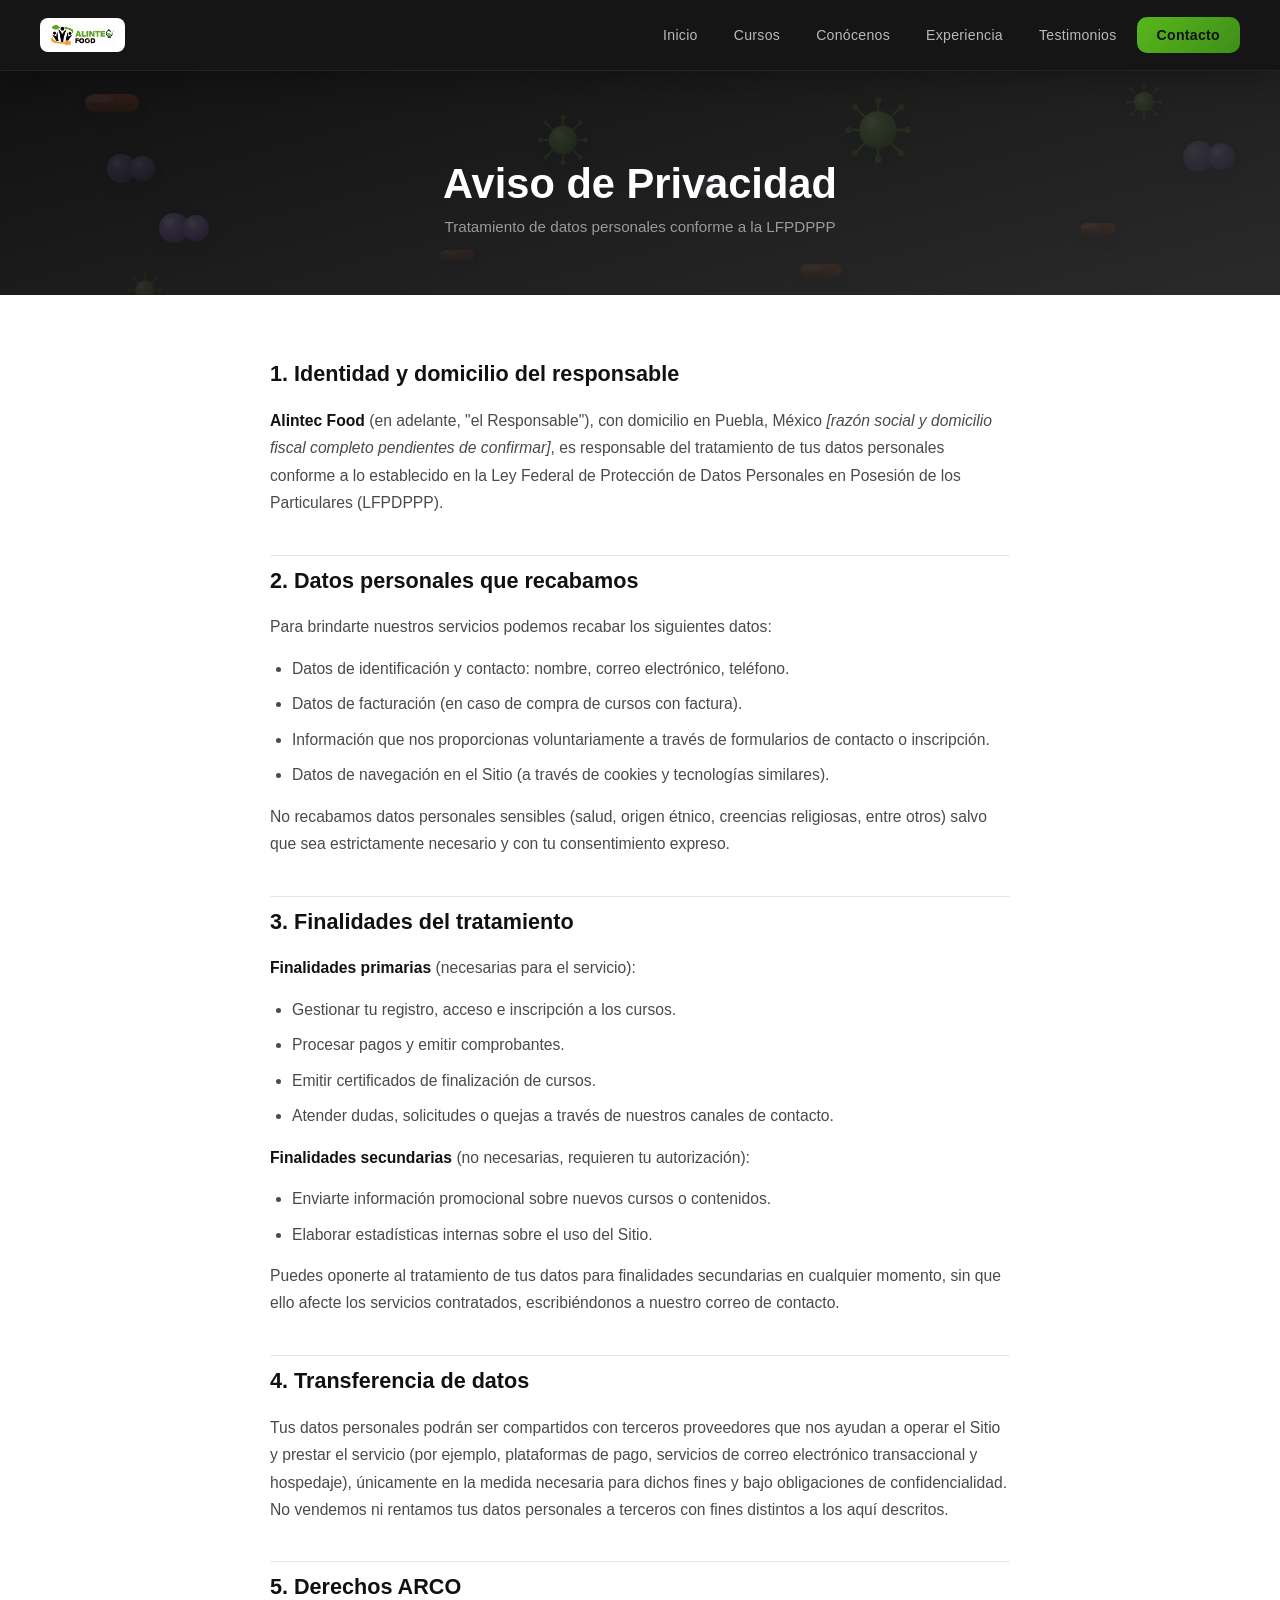
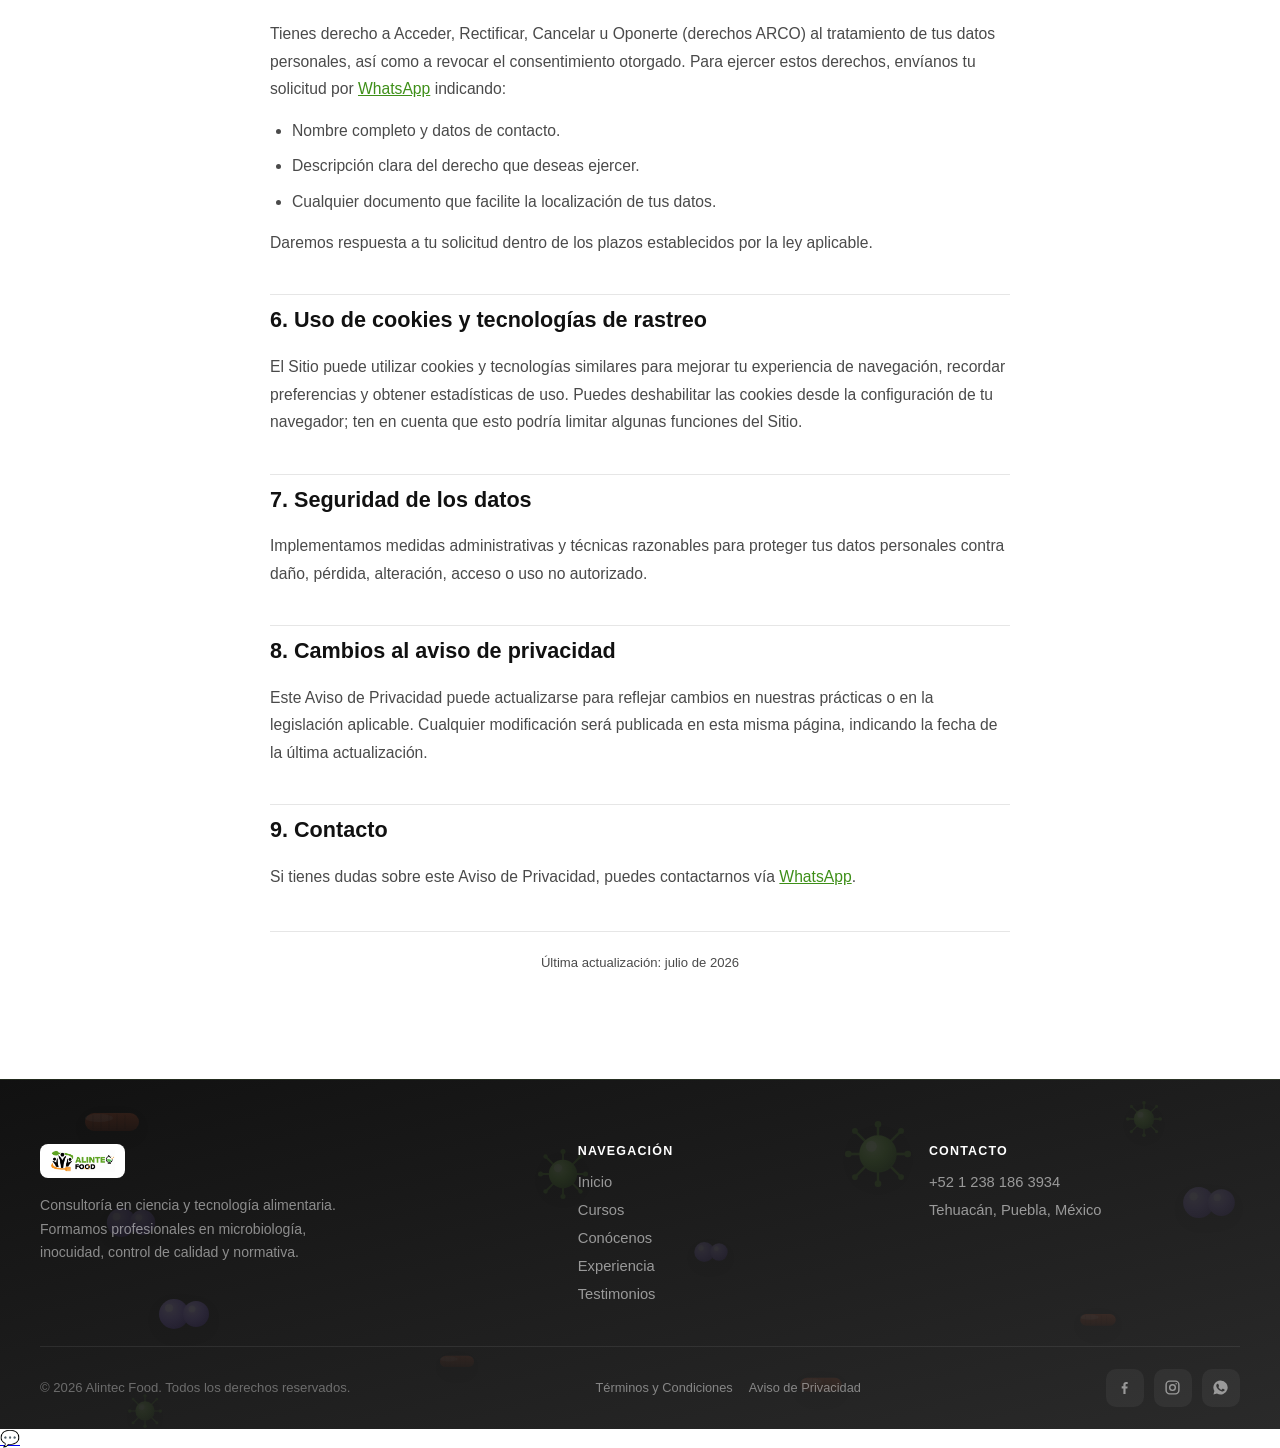
==== aviso-de-privacidad.html @ 23f54b8a "Fix footer legal, nav actualizada, quitar capsula hero, limpiar filtraciones" ====
<!DOCTYPE html>
<html lang="es">
<head>
  <meta charset="UTF-8">
  <meta name="viewport" content="width=device-width, initial-scale=1.0">
  <title>Aviso de Privacidad - Alintec Food</title>
  <meta name="description" content="Aviso de privacidad y tratamiento de datos personales de Alintec Food.">
  <link rel="icon" href="assets/img/favicon-alintec.png" type="image/png">
  <link rel="preconnect" href="https://fonts.googleapis.com">
  <link rel="preconnect" href="https://fonts.gstatic.com" crossorigin>
  <link href="https://fonts.googleapis.com/css2?family=Outfit:wght@300;400;500;600;700;800;900&family=Playfair+Display:ital,wght@0,500;0,700;1,500&display=swap" rel="stylesheet">
  <link rel="stylesheet" href="assets/css/styles.css">
</head>
<body>

  <!-- ══════════════════════════════════════════ -->
  <!-- NAVBAR                                    -->
  <!-- ══════════════════════════════════════════ -->
  <nav class="navbar scrolled" id="navbar">
    <div class="nav-inner">
      <a href="index.html" class="nav-logo">
        <img src="assets/img/logo-alintec-cropped.png" alt="Alintec Food">
      </a>
      <div class="nav-links" id="navLinks">
        <a href="index.html">Inicio</a>
        <a href="index.html#cursos">Cursos</a>
        <a href="index.html#conocenos">Conócenos</a>
        <a href="index.html#experiencia">Experiencia</a>
        <a href="index.html#testimonios">Testimonios</a>
        <a href="index.html#contacto" class="nav-cta">Contacto</a>
      </div>
      <button class="hamburger" aria-label="Menú">
        <span></span><span></span><span></span>
      </button>
    </div>
  </nav>

  <main class="legal-page">
    <div class="legal-hero">
      <div class="hero-microbes-bg" aria-hidden="true">
            <svg class="microbe mb-1" viewBox="0 0 70 30"><defs><linearGradient id="rodbg1" x1="0" y1="0" x2="0" y2="1"><stop offset="0%" stop-color="#C0522D"/><stop offset="55%" stop-color="#8B3A1E"/><stop offset="100%" stop-color="#5B2412"/></linearGradient></defs><rect x="8" y="6" width="54" height="18" rx="9" fill="url(#rodbg1)"/><ellipse cx="22" cy="11" rx="14" ry="4" fill="rgba(255,255,255,0.2)"/><g stroke="rgba(0,0,0,0.2)" stroke-width="1"><line x1="16" y1="8" x2="16" y2="22"/><line x1="24" y1="7" x2="24" y2="23"/><line x1="32" y1="7" x2="32" y2="23"/><line x1="40" y1="7" x2="40" y2="23"/><line x1="48" y1="8" x2="48" y2="22"/></g></svg>
            <svg class="microbe mb-2" viewBox="0 0 60 60"><defs><radialGradient id="virbg2" cx="35%" cy="30%" r="70%"><stop offset="0%" stop-color="#B6E88A"/><stop offset="55%" stop-color="#6FB83A"/><stop offset="100%" stop-color="#3E7A1D"/></radialGradient></defs><g stroke="#4F8C24" stroke-width="2.2" stroke-linecap="round"><line x1="30" y1="15" x2="30" y2="3"/><line x1="30" y1="45" x2="30" y2="57"/><line x1="15" y1="30" x2="3" y2="30"/><line x1="45" y1="30" x2="57" y2="30"/><line x1="19" y1="19" x2="9" y2="9"/><line x1="41" y1="19" x2="51" y2="9"/><line x1="19" y1="41" x2="9" y2="51"/><line x1="41" y1="41" x2="51" y2="51"/></g><g fill="#4F8C24"><circle cx="30" cy="3" r="3"/><circle cx="30" cy="57" r="3"/><circle cx="3" cy="30" r="3"/><circle cx="57" cy="30" r="3"/><circle cx="9" cy="9" r="2.6"/><circle cx="51" cy="9" r="2.6"/><circle cx="9" cy="51" r="2.6"/><circle cx="51" cy="51" r="2.6"/></g><circle cx="30" cy="30" r="17" fill="url(#virbg2)"/><circle cx="24" cy="23" r="5" fill="rgba(255,255,255,0.35)"/></svg>
            <svg class="microbe mb-3" viewBox="0 0 60 36"><defs><radialGradient id="dipbg3" cx="35%" cy="30%" r="75%"><stop offset="0%" stop-color="#C9B6F5"/><stop offset="55%" stop-color="#8B6FE0"/><stop offset="100%" stop-color="#5539A8"/></radialGradient></defs><circle cx="20" cy="18" r="15" fill="url(#dipbg3)"/><circle cx="42" cy="18" r="13" fill="url(#dipbg3)"/><circle cx="15" cy="12" r="4" fill="rgba(255,255,255,0.42)"/><circle cx="38" cy="13" r="3.5" fill="rgba(255,255,255,0.38)"/></svg>
            <svg class="microbe mb-4" viewBox="0 0 70 30"><defs><linearGradient id="rodbg4" x1="0" y1="0" x2="0" y2="1"><stop offset="0%" stop-color="#C0522D"/><stop offset="55%" stop-color="#8B3A1E"/><stop offset="100%" stop-color="#5B2412"/></linearGradient></defs><rect x="8" y="6" width="54" height="18" rx="9" fill="url(#rodbg4)"/><ellipse cx="22" cy="11" rx="14" ry="4" fill="rgba(255,255,255,0.2)"/><g stroke="rgba(0,0,0,0.2)" stroke-width="1"><line x1="16" y1="8" x2="16" y2="22"/><line x1="24" y1="7" x2="24" y2="23"/><line x1="32" y1="7" x2="32" y2="23"/><line x1="40" y1="7" x2="40" y2="23"/><line x1="48" y1="8" x2="48" y2="22"/></g></svg>
            <svg class="microbe mb-5" viewBox="0 0 60 60"><defs><radialGradient id="virbg5" cx="35%" cy="30%" r="70%"><stop offset="0%" stop-color="#B6E88A"/><stop offset="55%" stop-color="#6FB83A"/><stop offset="100%" stop-color="#3E7A1D"/></radialGradient></defs><g stroke="#4F8C24" stroke-width="2.2" stroke-linecap="round"><line x1="30" y1="15" x2="30" y2="3"/><line x1="30" y1="45" x2="30" y2="57"/><line x1="15" y1="30" x2="3" y2="30"/><line x1="45" y1="30" x2="57" y2="30"/><line x1="19" y1="19" x2="9" y2="9"/><line x1="41" y1="19" x2="51" y2="9"/><line x1="19" y1="41" x2="9" y2="51"/><line x1="41" y1="41" x2="51" y2="51"/></g><g fill="#4F8C24"><circle cx="30" cy="3" r="3"/><circle cx="30" cy="57" r="3"/><circle cx="3" cy="30" r="3"/><circle cx="57" cy="30" r="3"/><circle cx="9" cy="9" r="2.6"/><circle cx="51" cy="9" r="2.6"/><circle cx="9" cy="51" r="2.6"/><circle cx="51" cy="51" r="2.6"/></g><circle cx="30" cy="30" r="17" fill="url(#virbg5)"/><circle cx="24" cy="23" r="5" fill="rgba(255,255,255,0.35)"/></svg>
            <svg class="microbe mb-6" viewBox="0 0 60 36"><defs><radialGradient id="dipbg6" cx="35%" cy="30%" r="75%"><stop offset="0%" stop-color="#C9B6F5"/><stop offset="55%" stop-color="#8B6FE0"/><stop offset="100%" stop-color="#5539A8"/></radialGradient></defs><circle cx="20" cy="18" r="15" fill="url(#dipbg6)"/><circle cx="42" cy="18" r="13" fill="url(#dipbg6)"/><circle cx="15" cy="12" r="4" fill="rgba(255,255,255,0.42)"/><circle cx="38" cy="13" r="3.5" fill="rgba(255,255,255,0.38)"/></svg>
            <svg class="microbe mb-7" viewBox="0 0 70 30"><defs><linearGradient id="rodbg7" x1="0" y1="0" x2="0" y2="1"><stop offset="0%" stop-color="#C0522D"/><stop offset="55%" stop-color="#8B3A1E"/><stop offset="100%" stop-color="#5B2412"/></linearGradient></defs><rect x="8" y="6" width="54" height="18" rx="9" fill="url(#rodbg7)"/><ellipse cx="22" cy="11" rx="14" ry="4" fill="rgba(255,255,255,0.2)"/><g stroke="rgba(0,0,0,0.2)" stroke-width="1"><line x1="16" y1="8" x2="16" y2="22"/><line x1="24" y1="7" x2="24" y2="23"/><line x1="32" y1="7" x2="32" y2="23"/><line x1="40" y1="7" x2="40" y2="23"/><line x1="48" y1="8" x2="48" y2="22"/></g></svg>
            <svg class="microbe mb-8" viewBox="0 0 60 60"><defs><radialGradient id="virbg8" cx="35%" cy="30%" r="70%"><stop offset="0%" stop-color="#B6E88A"/><stop offset="55%" stop-color="#6FB83A"/><stop offset="100%" stop-color="#3E7A1D"/></radialGradient></defs><g stroke="#4F8C24" stroke-width="2.2" stroke-linecap="round"><line x1="30" y1="15" x2="30" y2="3"/><line x1="30" y1="45" x2="30" y2="57"/><line x1="15" y1="30" x2="3" y2="30"/><line x1="45" y1="30" x2="57" y2="30"/><line x1="19" y1="19" x2="9" y2="9"/><line x1="41" y1="19" x2="51" y2="9"/><line x1="19" y1="41" x2="9" y2="51"/><line x1="41" y1="41" x2="51" y2="51"/></g><g fill="#4F8C24"><circle cx="30" cy="3" r="3"/><circle cx="30" cy="57" r="3"/><circle cx="3" cy="30" r="3"/><circle cx="57" cy="30" r="3"/><circle cx="9" cy="9" r="2.6"/><circle cx="51" cy="9" r="2.6"/><circle cx="9" cy="51" r="2.6"/><circle cx="51" cy="51" r="2.6"/></g><circle cx="30" cy="30" r="17" fill="url(#virbg8)"/><circle cx="24" cy="23" r="5" fill="rgba(255,255,255,0.35)"/></svg>
            <svg class="microbe mb-9" viewBox="0 0 60 36"><defs><radialGradient id="dipbg9" cx="35%" cy="30%" r="75%"><stop offset="0%" stop-color="#C9B6F5"/><stop offset="55%" stop-color="#8B6FE0"/><stop offset="100%" stop-color="#5539A8"/></radialGradient></defs><circle cx="20" cy="18" r="15" fill="url(#dipbg9)"/><circle cx="42" cy="18" r="13" fill="url(#dipbg9)"/><circle cx="15" cy="12" r="4" fill="rgba(255,255,255,0.42)"/><circle cx="38" cy="13" r="3.5" fill="rgba(255,255,255,0.38)"/></svg>
            <svg class="microbe mb-10" viewBox="0 0 70 30"><defs><linearGradient id="rodbg10" x1="0" y1="0" x2="0" y2="1"><stop offset="0%" stop-color="#C0522D"/><stop offset="55%" stop-color="#8B3A1E"/><stop offset="100%" stop-color="#5B2412"/></linearGradient></defs><rect x="8" y="6" width="54" height="18" rx="9" fill="url(#rodbg10)"/><ellipse cx="22" cy="11" rx="14" ry="4" fill="rgba(255,255,255,0.2)"/><g stroke="rgba(0,0,0,0.2)" stroke-width="1"><line x1="16" y1="8" x2="16" y2="22"/><line x1="24" y1="7" x2="24" y2="23"/><line x1="32" y1="7" x2="32" y2="23"/><line x1="40" y1="7" x2="40" y2="23"/><line x1="48" y1="8" x2="48" y2="22"/></g></svg>
            <svg class="microbe mb-11" viewBox="0 0 60 60"><defs><radialGradient id="virbg11" cx="35%" cy="30%" r="70%"><stop offset="0%" stop-color="#B6E88A"/><stop offset="55%" stop-color="#6FB83A"/><stop offset="100%" stop-color="#3E7A1D"/></radialGradient></defs><g stroke="#4F8C24" stroke-width="2.2" stroke-linecap="round"><line x1="30" y1="15" x2="30" y2="3"/><line x1="30" y1="45" x2="30" y2="57"/><line x1="15" y1="30" x2="3" y2="30"/><line x1="45" y1="30" x2="57" y2="30"/><line x1="19" y1="19" x2="9" y2="9"/><line x1="41" y1="19" x2="51" y2="9"/><line x1="19" y1="41" x2="9" y2="51"/><line x1="41" y1="41" x2="51" y2="51"/></g><g fill="#4F8C24"><circle cx="30" cy="3" r="3"/><circle cx="30" cy="57" r="3"/><circle cx="3" cy="30" r="3"/><circle cx="57" cy="30" r="3"/><circle cx="9" cy="9" r="2.6"/><circle cx="51" cy="9" r="2.6"/><circle cx="9" cy="51" r="2.6"/><circle cx="51" cy="51" r="2.6"/></g><circle cx="30" cy="30" r="17" fill="url(#virbg11)"/><circle cx="24" cy="23" r="5" fill="rgba(255,255,255,0.35)"/></svg>
            <svg class="microbe mb-12" viewBox="0 0 60 36"><defs><radialGradient id="dipbg12" cx="35%" cy="30%" r="75%"><stop offset="0%" stop-color="#C9B6F5"/><stop offset="55%" stop-color="#8B6FE0"/><stop offset="100%" stop-color="#5539A8"/></radialGradient></defs><circle cx="20" cy="18" r="15" fill="url(#dipbg12)"/><circle cx="42" cy="18" r="13" fill="url(#dipbg12)"/><circle cx="15" cy="12" r="4" fill="rgba(255,255,255,0.42)"/><circle cx="38" cy="13" r="3.5" fill="rgba(255,255,255,0.38)"/></svg>
          </div>
      <h1>Aviso de Privacidad</h1>
      <p>Tratamiento de datos personales conforme a la LFPDPPP</p>
    </div>

    <div class="legal-content">

      <h2>1. Identidad y domicilio del responsable</h2>
      <p><strong>Alintec Food</strong> (en adelante, "el Responsable"), con domicilio en Puebla, México <em>[razón social y domicilio fiscal completo pendientes de confirmar]</em>, es responsable del tratamiento de tus datos personales conforme a lo establecido en la Ley Federal de Protección de Datos Personales en Posesión de los Particulares (LFPDPPP).</p>

      <h2>2. Datos personales que recabamos</h2>
      <p>Para brindarte nuestros servicios podemos recabar los siguientes datos:</p>
      <ul>
        <li>Datos de identificación y contacto: nombre, correo electrónico, teléfono.</li>
        <li>Datos de facturación (en caso de compra de cursos con factura).</li>
        <li>Información que nos proporcionas voluntariamente a través de formularios de contacto o inscripción.</li>
        <li>Datos de navegación en el Sitio (a través de cookies y tecnologías similares).</li>
      </ul>
      <p>No recabamos datos personales sensibles (salud, origen étnico, creencias religiosas, entre otros) salvo que sea estrictamente necesario y con tu consentimiento expreso.</p>

      <h2>3. Finalidades del tratamiento</h2>
      <p><strong>Finalidades primarias</strong> (necesarias para el servicio):</p>
      <ul>
        <li>Gestionar tu registro, acceso e inscripción a los cursos.</li>
        <li>Procesar pagos y emitir comprobantes.</li>
        <li>Emitir certificados de finalización de cursos.</li>
        <li>Atender dudas, solicitudes o quejas a través de nuestros canales de contacto.</li>
      </ul>
      <p><strong>Finalidades secundarias</strong> (no necesarias, requieren tu autorización):</p>
      <ul>
        <li>Enviarte información promocional sobre nuevos cursos o contenidos.</li>
        <li>Elaborar estadísticas internas sobre el uso del Sitio.</li>
      </ul>
      <p>Puedes oponerte al tratamiento de tus datos para finalidades secundarias en cualquier momento, sin que ello afecte los servicios contratados, escribiéndonos a nuestro correo de contacto.</p>

      <h2>4. Transferencia de datos</h2>
      <p>Tus datos personales podrán ser compartidos con terceros proveedores que nos ayudan a operar el Sitio y prestar el servicio (por ejemplo, plataformas de pago, servicios de correo electrónico transaccional y hospedaje), únicamente en la medida necesaria para dichos fines y bajo obligaciones de confidencialidad. No vendemos ni rentamos tus datos personales a terceros con fines distintos a los aquí descritos.</p>

      <h2>5. Derechos ARCO</h2>
      <p>Tienes derecho a Acceder, Rectificar, Cancelar u Oponerte (derechos ARCO) al tratamiento de tus datos personales, así como a revocar el consentimiento otorgado. Para ejercer estos derechos, envíanos tu solicitud por <a href="https://wa.me/5212381863934" target="_blank">WhatsApp</a> indicando:</p>
      <ul>
        <li>Nombre completo y datos de contacto.</li>
        <li>Descripción clara del derecho que deseas ejercer.</li>
        <li>Cualquier documento que facilite la localización de tus datos.</li>
      </ul>
      <p>Daremos respuesta a tu solicitud dentro de los plazos establecidos por la ley aplicable.</p>

      <h2>6. Uso de cookies y tecnologías de rastreo</h2>
      <p>El Sitio puede utilizar cookies y tecnologías similares para mejorar tu experiencia de navegación, recordar preferencias y obtener estadísticas de uso. Puedes deshabilitar las cookies desde la configuración de tu navegador; ten en cuenta que esto podría limitar algunas funciones del Sitio.</p>

      <h2>7. Seguridad de los datos</h2>
      <p>Implementamos medidas administrativas y técnicas razonables para proteger tus datos personales contra daño, pérdida, alteración, acceso o uso no autorizado.</p>

      <h2>8. Cambios al aviso de privacidad</h2>
      <p>Este Aviso de Privacidad puede actualizarse para reflejar cambios en nuestras prácticas o en la legislación aplicable. Cualquier modificación será publicada en esta misma página, indicando la fecha de la última actualización.</p>

      <h2>9. Contacto</h2>
      <p>Si tienes dudas sobre este Aviso de Privacidad, puedes contactarnos vía <a href="https://wa.me/5212381863934" target="_blank">WhatsApp</a>.</p>

      <p class="legal-updated">Última actualización: julio de 2026</p>
    </div>
  </main>

  <!-- ══════════════════════════════════════════ -->
  <!-- FOOTER                                    -->
  <!-- ══════════════════════════════════════════ -->
  <footer class="site-footer">
    <div class="hero-microbes-bg" aria-hidden="true">
          <svg class="microbe mb-1" viewBox="0 0 70 30"><defs><linearGradient id="rodbg1" x1="0" y1="0" x2="0" y2="1"><stop offset="0%" stop-color="#C0522D"/><stop offset="55%" stop-color="#8B3A1E"/><stop offset="100%" stop-color="#5B2412"/></linearGradient></defs><rect x="8" y="6" width="54" height="18" rx="9" fill="url(#rodbg1)"/><ellipse cx="22" cy="11" rx="14" ry="4" fill="rgba(255,255,255,0.2)"/><g stroke="rgba(0,0,0,0.2)" stroke-width="1"><line x1="16" y1="8" x2="16" y2="22"/><line x1="24" y1="7" x2="24" y2="23"/><line x1="32" y1="7" x2="32" y2="23"/><line x1="40" y1="7" x2="40" y2="23"/><line x1="48" y1="8" x2="48" y2="22"/></g></svg>
          <svg class="microbe mb-2" viewBox="0 0 60 60"><defs><radialGradient id="virbg2" cx="35%" cy="30%" r="70%"><stop offset="0%" stop-color="#B6E88A"/><stop offset="55%" stop-color="#6FB83A"/><stop offset="100%" stop-color="#3E7A1D"/></radialGradient></defs><g stroke="#4F8C24" stroke-width="2.2" stroke-linecap="round"><line x1="30" y1="15" x2="30" y2="3"/><line x1="30" y1="45" x2="30" y2="57"/><line x1="15" y1="30" x2="3" y2="30"/><line x1="45" y1="30" x2="57" y2="30"/><line x1="19" y1="19" x2="9" y2="9"/><line x1="41" y1="19" x2="51" y2="9"/><line x1="19" y1="41" x2="9" y2="51"/><line x1="41" y1="41" x2="51" y2="51"/></g><g fill="#4F8C24"><circle cx="30" cy="3" r="3"/><circle cx="30" cy="57" r="3"/><circle cx="3" cy="30" r="3"/><circle cx="57" cy="30" r="3"/><circle cx="9" cy="9" r="2.6"/><circle cx="51" cy="9" r="2.6"/><circle cx="9" cy="51" r="2.6"/><circle cx="51" cy="51" r="2.6"/></g><circle cx="30" cy="30" r="17" fill="url(#virbg2)"/><circle cx="24" cy="23" r="5" fill="rgba(255,255,255,0.35)"/></svg>
          <svg class="microbe mb-3" viewBox="0 0 60 36"><defs><radialGradient id="dipbg3" cx="35%" cy="30%" r="75%"><stop offset="0%" stop-color="#C9B6F5"/><stop offset="55%" stop-color="#8B6FE0"/><stop offset="100%" stop-color="#5539A8"/></radialGradient></defs><circle cx="20" cy="18" r="15" fill="url(#dipbg3)"/><circle cx="42" cy="18" r="13" fill="url(#dipbg3)"/><circle cx="15" cy="12" r="4" fill="rgba(255,255,255,0.42)"/><circle cx="38" cy="13" r="3.5" fill="rgba(255,255,255,0.38)"/></svg>
          <svg class="microbe mb-4" viewBox="0 0 70 30"><defs><linearGradient id="rodbg4" x1="0" y1="0" x2="0" y2="1"><stop offset="0%" stop-color="#C0522D"/><stop offset="55%" stop-color="#8B3A1E"/><stop offset="100%" stop-color="#5B2412"/></linearGradient></defs><rect x="8" y="6" width="54" height="18" rx="9" fill="url(#rodbg4)"/><ellipse cx="22" cy="11" rx="14" ry="4" fill="rgba(255,255,255,0.2)"/><g stroke="rgba(0,0,0,0.2)" stroke-width="1"><line x1="16" y1="8" x2="16" y2="22"/><line x1="24" y1="7" x2="24" y2="23"/><line x1="32" y1="7" x2="32" y2="23"/><line x1="40" y1="7" x2="40" y2="23"/><line x1="48" y1="8" x2="48" y2="22"/></g></svg>
          <svg class="microbe mb-5" viewBox="0 0 60 60"><defs><radialGradient id="virbg5" cx="35%" cy="30%" r="70%"><stop offset="0%" stop-color="#B6E88A"/><stop offset="55%" stop-color="#6FB83A"/><stop offset="100%" stop-color="#3E7A1D"/></radialGradient></defs><g stroke="#4F8C24" stroke-width="2.2" stroke-linecap="round"><line x1="30" y1="15" x2="30" y2="3"/><line x1="30" y1="45" x2="30" y2="57"/><line x1="15" y1="30" x2="3" y2="30"/><line x1="45" y1="30" x2="57" y2="30"/><line x1="19" y1="19" x2="9" y2="9"/><line x1="41" y1="19" x2="51" y2="9"/><line x1="19" y1="41" x2="9" y2="51"/><line x1="41" y1="41" x2="51" y2="51"/></g><g fill="#4F8C24"><circle cx="30" cy="3" r="3"/><circle cx="30" cy="57" r="3"/><circle cx="3" cy="30" r="3"/><circle cx="57" cy="30" r="3"/><circle cx="9" cy="9" r="2.6"/><circle cx="51" cy="9" r="2.6"/><circle cx="9" cy="51" r="2.6"/><circle cx="51" cy="51" r="2.6"/></g><circle cx="30" cy="30" r="17" fill="url(#virbg5)"/><circle cx="24" cy="23" r="5" fill="rgba(255,255,255,0.35)"/></svg>
          <svg class="microbe mb-6" viewBox="0 0 60 36"><defs><radialGradient id="dipbg6" cx="35%" cy="30%" r="75%"><stop offset="0%" stop-color="#C9B6F5"/><stop offset="55%" stop-color="#8B6FE0"/><stop offset="100%" stop-color="#5539A8"/></radialGradient></defs><circle cx="20" cy="18" r="15" fill="url(#dipbg6)"/><circle cx="42" cy="18" r="13" fill="url(#dipbg6)"/><circle cx="15" cy="12" r="4" fill="rgba(255,255,255,0.42)"/><circle cx="38" cy="13" r="3.5" fill="rgba(255,255,255,0.38)"/></svg>
          <svg class="microbe mb-7" viewBox="0 0 70 30"><defs><linearGradient id="rodbg7" x1="0" y1="0" x2="0" y2="1"><stop offset="0%" stop-color="#C0522D"/><stop offset="55%" stop-color="#8B3A1E"/><stop offset="100%" stop-color="#5B2412"/></linearGradient></defs><rect x="8" y="6" width="54" height="18" rx="9" fill="url(#rodbg7)"/><ellipse cx="22" cy="11" rx="14" ry="4" fill="rgba(255,255,255,0.2)"/><g stroke="rgba(0,0,0,0.2)" stroke-width="1"><line x1="16" y1="8" x2="16" y2="22"/><line x1="24" y1="7" x2="24" y2="23"/><line x1="32" y1="7" x2="32" y2="23"/><line x1="40" y1="7" x2="40" y2="23"/><line x1="48" y1="8" x2="48" y2="22"/></g></svg>
          <svg class="microbe mb-8" viewBox="0 0 60 60"><defs><radialGradient id="virbg8" cx="35%" cy="30%" r="70%"><stop offset="0%" stop-color="#B6E88A"/><stop offset="55%" stop-color="#6FB83A"/><stop offset="100%" stop-color="#3E7A1D"/></radialGradient></defs><g stroke="#4F8C24" stroke-width="2.2" stroke-linecap="round"><line x1="30" y1="15" x2="30" y2="3"/><line x1="30" y1="45" x2="30" y2="57"/><line x1="15" y1="30" x2="3" y2="30"/><line x1="45" y1="30" x2="57" y2="30"/><line x1="19" y1="19" x2="9" y2="9"/><line x1="41" y1="19" x2="51" y2="9"/><line x1="19" y1="41" x2="9" y2="51"/><line x1="41" y1="41" x2="51" y2="51"/></g><g fill="#4F8C24"><circle cx="30" cy="3" r="3"/><circle cx="30" cy="57" r="3"/><circle cx="3" cy="30" r="3"/><circle cx="57" cy="30" r="3"/><circle cx="9" cy="9" r="2.6"/><circle cx="51" cy="9" r="2.6"/><circle cx="9" cy="51" r="2.6"/><circle cx="51" cy="51" r="2.6"/></g><circle cx="30" cy="30" r="17" fill="url(#virbg8)"/><circle cx="24" cy="23" r="5" fill="rgba(255,255,255,0.35)"/></svg>
          <svg class="microbe mb-9" viewBox="0 0 60 36"><defs><radialGradient id="dipbg9" cx="35%" cy="30%" r="75%"><stop offset="0%" stop-color="#C9B6F5"/><stop offset="55%" stop-color="#8B6FE0"/><stop offset="100%" stop-color="#5539A8"/></radialGradient></defs><circle cx="20" cy="18" r="15" fill="url(#dipbg9)"/><circle cx="42" cy="18" r="13" fill="url(#dipbg9)"/><circle cx="15" cy="12" r="4" fill="rgba(255,255,255,0.42)"/><circle cx="38" cy="13" r="3.5" fill="rgba(255,255,255,0.38)"/></svg>
          <svg class="microbe mb-10" viewBox="0 0 70 30"><defs><linearGradient id="rodbg10" x1="0" y1="0" x2="0" y2="1"><stop offset="0%" stop-color="#C0522D"/><stop offset="55%" stop-color="#8B3A1E"/><stop offset="100%" stop-color="#5B2412"/></linearGradient></defs><rect x="8" y="6" width="54" height="18" rx="9" fill="url(#rodbg10)"/><ellipse cx="22" cy="11" rx="14" ry="4" fill="rgba(255,255,255,0.2)"/><g stroke="rgba(0,0,0,0.2)" stroke-width="1"><line x1="16" y1="8" x2="16" y2="22"/><line x1="24" y1="7" x2="24" y2="23"/><line x1="32" y1="7" x2="32" y2="23"/><line x1="40" y1="7" x2="40" y2="23"/><line x1="48" y1="8" x2="48" y2="22"/></g></svg>
          <svg class="microbe mb-11" viewBox="0 0 60 60"><defs><radialGradient id="virbg11" cx="35%" cy="30%" r="70%"><stop offset="0%" stop-color="#B6E88A"/><stop offset="55%" stop-color="#6FB83A"/><stop offset="100%" stop-color="#3E7A1D"/></radialGradient></defs><g stroke="#4F8C24" stroke-width="2.2" stroke-linecap="round"><line x1="30" y1="15" x2="30" y2="3"/><line x1="30" y1="45" x2="30" y2="57"/><line x1="15" y1="30" x2="3" y2="30"/><line x1="45" y1="30" x2="57" y2="30"/><line x1="19" y1="19" x2="9" y2="9"/><line x1="41" y1="19" x2="51" y2="9"/><line x1="19" y1="41" x2="9" y2="51"/><line x1="41" y1="41" x2="51" y2="51"/></g><g fill="#4F8C24"><circle cx="30" cy="3" r="3"/><circle cx="30" cy="57" r="3"/><circle cx="3" cy="30" r="3"/><circle cx="57" cy="30" r="3"/><circle cx="9" cy="9" r="2.6"/><circle cx="51" cy="9" r="2.6"/><circle cx="9" cy="51" r="2.6"/><circle cx="51" cy="51" r="2.6"/></g><circle cx="30" cy="30" r="17" fill="url(#virbg11)"/><circle cx="24" cy="23" r="5" fill="rgba(255,255,255,0.35)"/></svg>
          <svg class="microbe mb-12" viewBox="0 0 60 36"><defs><radialGradient id="dipbg12" cx="35%" cy="30%" r="75%"><stop offset="0%" stop-color="#C9B6F5"/><stop offset="55%" stop-color="#8B6FE0"/><stop offset="100%" stop-color="#5539A8"/></radialGradient></defs><circle cx="20" cy="18" r="15" fill="url(#dipbg12)"/><circle cx="42" cy="18" r="13" fill="url(#dipbg12)"/><circle cx="15" cy="12" r="4" fill="rgba(255,255,255,0.42)"/><circle cx="38" cy="13" r="3.5" fill="rgba(255,255,255,0.38)"/></svg>
        </div>
    <div class="footer-top">
      <div class="footer-col footer-col--brand">
        <img class="footer-logo" src="assets/img/logo-alintec-cropped.png" alt="Alintec Food">
        <p class="footer-desc">Consultoría en ciencia y tecnología alimentaria. Formamos profesionales en microbiología, inocuidad, control de calidad y normativa.</p>
      </div>
      <div class="footer-col">
        <h4 class="footer-col__title">Navegación</h4>
        <a href="index.html#inicio">Inicio</a>
        <a href="index.html#cursos">Cursos</a>
        <a href="index.html#conocenos">Conócenos</a>
        <a href="index.html#experiencia">Experiencia</a>
        <a href="index.html#testimonios">Testimonios</a>
      </div>
      <div class="footer-col">
        <h4 class="footer-col__title">Contacto</h4>
        <a href="https://wa.me/5212381863934" target="_blank">+52 1 238 186 3934</a>
        <span class="footer-plain">Tehuacán, Puebla, México</span>
      </div>
    </div>
    <div class="footer-bottom">
      <p class="footer-copy">&copy; 2026 Alintec Food. Todos los derechos reservados.</p>
      <div class="footer-legal-links">
        <a href="terminos-y-condiciones.html">Términos y Condiciones</a>
        <a href="aviso-de-privacidad.html">Aviso de Privacidad</a>
      </div>
      <div class="footer-socials">
        <a href="https://www.facebook.com/share/1DUQwGDbaW/" target="_blank" title="Facebook">
          <svg viewBox="0 0 24 24" fill="currentColor"><path d="M13.5 21v-7.5h2.5l.4-3h-2.9V8.4c0-.87.24-1.46 1.5-1.46H16.5V4.3c-.27-.04-1.2-.11-2.28-.11-2.25 0-3.79 1.37-3.79 3.89v2.32H8v3h2.43V21h3.07Z"/></svg>
        </a>
        <a href="https://www.instagram.com/alintecfood?stkn=OHhlc25iazN4c3N2" target="_blank" title="Instagram">
          <svg viewBox="0 0 24 24" fill="none" stroke="currentColor" stroke-width="2" stroke-linecap="round" stroke-linejoin="round"><rect x="3" y="3" width="18" height="18" rx="5"/><circle cx="12" cy="12" r="4"/><circle cx="17.2" cy="6.8" r="1.1" fill="currentColor" stroke="none"/></svg>
        </a>
        <a href="https://wa.me/5212381863934" target="_blank" title="WhatsApp">
          <svg viewBox="0 0 24 24" fill="currentColor"><path d="M12 2a10 10 0 0 0-8.6 15.1L2 22l5-1.4A10 10 0 1 0 12 2Zm5.6 14.3c-.24.67-1.4 1.28-1.94 1.33-.5.05-1.13.07-1.82-.12-.42-.12-.96-.3-1.65-.6-2.9-1.25-4.8-4.16-4.94-4.36-.14-.2-1.18-1.57-1.18-3 0-1.42.75-2.12 1.01-2.41.27-.29.58-.36.78-.36l.55.01c.18.01.42-.07.65.5.24.58.81 2 .88 2.15.07.14.12.31.02.5-.1.2-.15.31-.3.48-.15.17-.31.38-.44.51-.15.15-.3.31-.13.6.17.29.77 1.27 1.65 2.06 1.14 1.02 2.1 1.33 2.39 1.48.29.15.46.13.63-.05.17-.19.72-.84.92-1.13.19-.29.39-.24.65-.14.27.1 1.71.81 2 .96.29.14.48.21.55.33.07.12.07.68-.17 1.35Z"/></svg>
        </a>
      </div>
    </div>
  </footer>

  <!-- WHATSAPP FLOAT BUTTON -->
  <a class="whatsapp-float" href="https://wa.me/5212381863934" target="_blank" title="Chatea con nosotros">💬</a>

  <!-- SCRIPTS -->
  <script>
    document.querySelector('.hamburger').addEventListener('click', function () {
      document.getElementById('navLinks').classList.toggle('open');
    });
  </script>
</body>
</html>
---- assets/css/styles.css ----
/* ═══════════════════════════════════════════
   Alintec Food - Styles
   Paleta: #58B71B · #3E8F18 · #F2FAEC · #F7941D · #E67E00
   ═══════════════════════════════════════════ */

:root {
  --primary: #58B71B;
  --primary-dark: #3E8F18;
  --primary-light: #7FCB4A;
  --primary-pale: #C9EAA9;
  --primary-ghost: #F2FAEC;
  --accent: #F7941D;
  --accent-dark: #E67E00;
  --dark: #111111;
  --dark-mid: #2A2A2A;
  --text: #111111;
  --text-light: #4A4A4A;
  --white: #ffffff;
  --bg-secondary: #F7F9F8;
  --border: #E6E6E6;
}

* { margin: 0; padding: 0; box-sizing: border-box; }
html { scroll-behavior: smooth; }
body {
  font-family: 'Montserrat', sans-serif;
  background: var(--white);
  color: var(--text);
  overflow-x: hidden;
}

/* ══════ NAVBAR ══════ */
.navbar {
  position: fixed; top: 0; left: 0; right: 0; z-index: 1000;
  background: rgba(17,17,17, 0.92);
  backdrop-filter: blur(20px);
  -webkit-backdrop-filter: blur(20px);
  border-bottom: 1px solid rgba(88,183,27, 0.15);
  transition: all 0.4s ease;
}
.navbar.scrolled {
  background: rgba(17,17,17, 0.98);
  box-shadow: 0 4px 30px rgba(0,0,0,0.3);
}
.nav-inner {
  max-width: 1300px; margin: 0 auto;
  display: flex; align-items: center; justify-content: space-between;
  padding: 0 40px; height: 70px;
}
.nav-logo {
  display: flex; align-items: center; gap: 12px; text-decoration: none;
}
.nav-logo img {
  height: 34px; width: auto; border-radius: 8px; object-fit: contain;
  background: var(--white); padding: 6px 10px;
}
.nav-logo span {
  font-weight: 700; font-size: 1.25rem; color: var(--white); letter-spacing: -0.5px;
}
.nav-logo .lab { color: var(--primary); }
.nav-links { display: flex; gap: 4px; align-items: center; }
.nav-links a {
  color: rgba(255,255,255,0.7); text-decoration: none;
  font-weight: 500; font-size: 0.88rem;
  padding: 8px 16px; border-radius: 8px;
  transition: all 0.3s ease; letter-spacing: 0.3px;
}
.nav-links a:hover,
.nav-links a.active {
  color: var(--white); background: rgba(88,183,27, 0.12);
}
.nav-cta {
  background: linear-gradient(135deg, var(--primary), var(--primary-dark)) !important;
  color: var(--dark) !important; font-weight: 600 !important;
  padding: 10px 20px !important; border-radius: 10px !important;
}
.nav-cta:hover {
  transform: translateY(-1px);
  box-shadow: 0 4px 20px rgba(88,183,27,0.4);
}
.hamburger {
  display: none; flex-direction: column; gap: 5px;
  cursor: pointer; padding: 8px; background: none; border: none;
}
.hamburger span {
  width: 24px; height: 2.5px; background: var(--white);
  border-radius: 2px; transition: 0.3s; display: block;
}

/* ══════ HERO / INICIO ══════ */
.hero {
  position: relative; min-height: 100vh;
  display: flex; align-items: center; justify-content: center;
  background: linear-gradient(165deg, var(--dark) 0%, var(--dark-mid) 50%, #1a1a1a 100%);
  overflow: hidden; padding-top: 70px;
}
.hero::before {
  content: ''; position: absolute; inset: 0;
  background:
    radial-gradient(ellipse 600px 400px at 20% 80%, rgba(88,183,27,0.12), transparent),
    radial-gradient(ellipse 500px 500px at 80% 20%, rgba(247,148,29,0.08), transparent);
}
.hero-grid {
  position: absolute; inset: 0; opacity: 0.04;
  background-image:
    linear-gradient(rgba(88,183,27,0.5) 1px, transparent 1px),
    linear-gradient(90deg, rgba(88,183,27,0.5) 1px, transparent 1px);
  background-size: 60px 60px;
}
.hero-inner {
  position: relative; z-index: 2;
  max-width: 1360px; margin: 0 auto; padding: 40px;
  display: grid; grid-template-columns: minmax(0, 1fr) minmax(400px, 500px);
  gap: 40px; align-items: center;
}
.hero-content { text-align: left; max-width: 640px; padding: 0; }
.hero-badge {
  display: inline-flex; align-items: center; gap: 8px;
  background: rgba(88,183,27,0.12); border: 1px solid rgba(88,183,27,0.3);
  padding: 8px 20px; border-radius: 50px; font-size: 0.82rem;
  color: var(--primary-light); font-weight: 700; letter-spacing: .5px;
  text-transform: uppercase; margin-bottom: 26px;
  animation: slideDown 0.8s ease;
}
.hero-badge::before { content: '🔬'; }
@keyframes slideDown { from { opacity:0; transform: translateY(-20px); } }
.hero h1 {
  font-family: 'Montserrat', sans-serif;
  font-size: clamp(2.3rem, 4vw, 3.4rem);
  font-weight: 800; color: var(--white); letter-spacing: -1px;
  line-height: 1.14; margin-bottom: 22px;
  text-wrap: balance;
  animation: slideUp 0.8s ease 0.2s both;
}
@keyframes slideUp { from { opacity:0; transform: translateY(30px); } }
.hero h1 em {
  font-style: normal; color: var(--primary-light);
  background: linear-gradient(180deg, transparent 62%, rgba(88,183,27,0.28) 62%);
  padding: 0 2px;
}
.hero p {
  font-size: 1.08rem; color: rgba(255,255,255,0.62);
  line-height: 1.7; max-width: 540px; margin: 0 0 36px;
  animation: slideUp 0.8s ease 0.4s both;
}
.hero-btns {
  display: flex; gap: 16px; flex-wrap: wrap;
  animation: slideUp 0.8s ease 0.6s both;
}
.btn-primary {
  background: linear-gradient(135deg, var(--primary), var(--primary-dark));
  color: var(--dark); font-weight: 700; padding: 15px 34px;
  border-radius: 14px; text-decoration: none; font-size: 1rem;
  transition: all 0.3s; border: none; cursor: pointer;
  box-shadow: 0 4px 20px rgba(88,183,27,0.3);
  display: inline-block;
}
.btn-primary:hover {
  transform: translateY(-3px);
  box-shadow: 0 8px 30px rgba(88,183,27,0.5);
}
.btn-secondary {
  background: transparent; color: var(--white);
  border: 2px solid rgba(255,255,255,0.25);
  padding: 13px 32px; border-radius: 14px;
  text-decoration: none; font-size: 1rem; font-weight: 500;
  transition: all 0.3s; display: inline-block;
}
.btn-secondary:hover { border-color: var(--primary); color: var(--primary); }
.hero-stats {
  display: flex; gap: 44px; margin-top: 52px;
  animation: slideUp 0.8s ease 0.8s both;
}
.stat { text-align: left; display: flex; align-items: baseline; gap: 6px; flex-wrap: wrap; }
.stat-num { font-size: 1.9rem; font-weight: 800; color: var(--primary); line-height: 1; }
.stat:nth-child(2) .stat-num { color: var(--accent); }
.stat-label { font-size: 0.8rem; color: rgba(255,255,255,0.45); }

/* ══════ HERO · MICROORGANISMOS DE FONDO (toda la sección) ══════ */
.hero-microbes-bg {
  position: absolute; inset: 0; z-index: 1;
  overflow: hidden; pointer-events: none;
}
.microbe {
  position: absolute; filter: drop-shadow(0 6px 10px rgba(0,0,0,.3));
  animation: labFloatRotate ease-in-out infinite;
}
.mb-1  { width: 70px; top: 8%;  left: 6%;   opacity: .16; animation-duration: 13s; }
.mb-2  { width: 50px; top: 20%; left: 42%;  opacity: .12; animation-duration: 15s; animation-delay: 1s; }
.mb-3  { width: 60px; top: 62%; left: 12%;  opacity: .14; animation-duration: 12s; animation-delay: 2s; }
.mb-4  { width: 44px; top: 78%; left: 34%;  opacity: .1;  animation-duration: 16s; animation-delay: .6s; }
.mb-5  { width: 66px; top: 12%; left: 66%;  opacity: .13; animation-duration: 14s; animation-delay: 1.6s; }
.mb-6  { width: 40px; top: 46%; left: 54%;  opacity: .1;  animation-duration: 11s; animation-delay: 2.4s; }
.mb-7  { width: 54px; top: 84%; left: 62%;  opacity: .12; animation-duration: 17s; animation-delay: .3s; }
.mb-8  { width: 36px; top: 6%;  left: 88%;  opacity: .11; animation-duration: 13.5s; animation-delay: 1.2s; }
.mb-9  { width: 58px; top: 36%; left: 8%;   opacity: .1;  animation-duration: 18s; animation-delay: 2.8s; }
.mb-10 { width: 46px; top: 66%; left: 84%;  opacity: .13; animation-duration: 12.5s; animation-delay: .9s; }
.mb-11 { width: 34px; top: 90%; left: 10%;  opacity: .09; animation-duration: 15.5s; animation-delay: 1.9s; }
.mb-12 { width: 62px; top: 30%; left: 92%;  opacity: .1;  animation-duration: 14.5s; animation-delay: 2.2s; }

/* ══════ HERO · CLÚSTER DE UTENSILIOS (junto al título, grande y nítido) ══════ */
.hero-visual {
  position: relative; z-index: 2;
  display: flex; align-items: center; justify-content: center;
  min-height: 460px;
  animation: slideUp 0.9s ease 0.5s both;
}
.lab-scene {
  position: relative; width: 460px; height: 460px; flex-shrink: 0;
}

.lab-glow { position: absolute; border-radius: 50%; filter: blur(70px); pointer-events: none; }
.lab-glow--a {
  width: 280px; height: 280px; background: var(--primary); opacity: .35;
  top: 0%; left: -4%; animation: labPulse 7s ease-in-out infinite;
}
.lab-glow--b {
  width: 230px; height: 230px; background: var(--accent); opacity: .24;
  bottom: -2%; right: -6%; animation: labPulse 9s ease-in-out infinite 1.2s;
}
@keyframes labPulse {
  0%, 100% { transform: scale(1); opacity: .3; }
  50% { transform: scale(1.18); opacity: .5; }
}

.lab-microscope {
  position: absolute; width: 190px; right: -2%; bottom: 0%;
  opacity: .6; filter: drop-shadow(0 18px 28px rgba(0,0,0,.4));
  animation: labFloat 8s ease-in-out infinite .8s;
}

.lab-petri {
  position: absolute; width: 230px; left: -4%; top: 8%;
  filter: drop-shadow(0 20px 32px rgba(0,0,0,.45));
  animation: labFloat 6.5s ease-in-out infinite;
}
.lab-dot { animation: labColonyPulse 3.4s ease-in-out infinite; transform-origin: center; }
.lab-dot:nth-child(2) { animation-delay: .3s; }
.lab-dot:nth-child(3) { animation-delay: .9s; }
.lab-dot:nth-child(4) { animation-delay: 1.4s; }
.lab-dot:nth-child(5) { animation-delay: .6s; }
@keyframes labColonyPulse {
  0%, 100% { transform: scale(1); opacity: .9; }
  50% { transform: scale(1.35); opacity: 1; }
}

.lab-flask {
  position: absolute; width: 270px; left: 32%; top: 14%;
  filter: drop-shadow(0 26px 40px rgba(0,0,0,.5));
  animation: labFloat 7.2s ease-in-out infinite .4s;
}
.lab-liquid { animation: labWave 3.2s ease-in-out infinite; transform-origin: center bottom; }
@keyframes labWave {
  0%, 100% { transform: scaleY(1) translateY(0); }
  50% { transform: scaleY(1.025) translateY(-2px); }
}
.lab-bubble { animation: labBubble 3s ease-in infinite; }
.lab-bubble.bub2 { animation-delay: 1s; }
.lab-bubble.bub3 { animation-delay: 2s; }
@keyframes labBubble {
  0% { transform: translateY(0); opacity: 0; }
  12% { opacity: .85; }
  100% { transform: translateY(-92px); opacity: 0; }
}

/* Bacterias grandes en primer plano, alrededor del clúster */
.lab-bacteria {
  position: absolute; filter: drop-shadow(0 10px 16px rgba(0,0,0,.4));
  animation: labFloatRotate ease-in-out infinite;
}
.bact-1 { width: 84px; top: -4%;  right: 4%;  animation-duration: 9s; }
.bact-2 { width: 68px; top: 40%;  left: -8%;  animation-duration: 11s; animation-delay: 1s; }
.bact-3 { width: 72px; bottom: 20%; right: -8%; animation-duration: 10s; animation-delay: 2s; }
.bact-4 { width: 58px; bottom: -2%; left: 20%;  animation-duration: 8s; animation-delay: .5s; }
.bact-5 { width: 46px; top: 6%;  left: 30%;  animation-duration: 12s; animation-delay: 1.6s; opacity: .8; }
.bact-6 { width: 40px; bottom: 50%; left: 46%; animation-duration: 9.5s; animation-delay: 2.4s; opacity: .7; }

@keyframes labFloatRotate {
  0%   { transform: translateY(0) translateX(0) rotate(0deg); }
  25%  { transform: translateY(-14px) translateX(6px) rotate(5deg); }
  50%  { transform: translateY(4px) translateX(-5px) rotate(-4deg); }
  75%  { transform: translateY(-8px) translateX(5px) rotate(3deg); }
  100% { transform: translateY(0) translateX(0) rotate(0deg); }
}
@keyframes labFloat {
  0%, 100% { transform: translateY(0); }
  50% { transform: translateY(-16px); }
}

@media (prefers-reduced-motion: reduce) {
  .lab-glow, .lab-microscope, .lab-petri, .lab-flask, .lab-bacteria,
  .lab-liquid, .lab-bubble, .lab-dot, .microbe { animation: none !important; }
}

@media (max-width: 980px) {
  .hero-inner { grid-template-columns: 1fr; text-align: center; padding: 32px 24px; }
  .hero-content { max-width: 100%; text-align: center; margin: 0 auto; }
  .hero p { max-width: 560px; margin: 0 auto 36px; }
  .hero-btns { justify-content: center; }
  .hero-stats { justify-content: center; }
  .stat { text-align: center; justify-content: center; }
  .hero-visual { margin-top: 10px; min-height: 380px; }
  .lab-scene { width: 100%; max-width: 380px; height: 380px; }
  .lab-flask { width: 220px; }
  .lab-petri { width: 190px; }
  .lab-microscope { width: 150px; }
  .bact-1 { width: 60px; } .bact-2 { width: 50px; } .bact-3 { width: 54px; }
  .bact-4 { width: 44px; } .bact-5 { width: 36px; } .bact-6 { width: 30px; }
}
@media (max-width: 560px) {
  .hero-inner { padding: 26px 18px; gap: 28px; }
  .hero-badge { font-size: .72rem; padding: 7px 16px; margin-bottom: 20px; }
  .hero h1 { font-size: clamp(1.7rem, 8vw, 2.1rem); margin-bottom: 16px; }
  .hero p { font-size: .98rem; max-width: 100%; margin-bottom: 28px; }
  .hero-btns { gap: 12px; }
  .btn-primary, .btn-secondary, .btn-vip { padding: 13px 22px; font-size: .92rem; width: 100%; text-align: center; }
  .hero-stats { gap: 24px; row-gap: 16px; margin-top: 36px; }
  .stat-num { font-size: 1.5rem; }
  .hero-visual { min-height: 300px; }
  .lab-scene { max-width: 280px; height: 300px; }
  .lab-flask { width: 160px; }
  .lab-petri { width: 140px; }
  .lab-microscope { width: 110px; }
}

/* ══════ SECTIONS COMMON ══════ */
.section { padding: 90px 0; }
.section-container { max-width: 1200px; margin: 0 auto; padding: 0 40px; }
.section-header { text-align: center; margin-bottom: 56px; }
.section-tag {
  display: inline-flex; align-items: center; gap: 8px;
  font-size: 0.78rem; font-weight: 700;
  color: var(--primary-dark); text-transform: uppercase; letter-spacing: 2.5px;
  margin-bottom: 12px;
}
.tag-dot {
  width: 7px; height: 7px; border-radius: 50%; flex-shrink: 0;
  background: linear-gradient(135deg, var(--primary), var(--accent));
  box-shadow: 0 0 0 4px rgba(88,183,27,0.15);
}
.section-title {
  font-family: 'Montserrat', sans-serif;
  font-size: clamp(1.9rem, 4vw, 2.7rem);
  font-weight: 700; color: var(--dark); line-height: 1.2;
}
.section-subtitle {
  font-size: 1.02rem; color: var(--text-light);
  max-width: 540px; margin: 14px auto 0; line-height: 1.6;
}
.section-divider {
  width: 60px; height: 4px; border-radius: 2px;
  background: linear-gradient(90deg, var(--primary), var(--accent));
  margin: 18px auto 0;
}



/* ══════ EMPRESAS ALIADAS ══════ */
.trusted-logos-section {
  padding: 56px 0 60px;
  background: linear-gradient(165deg, var(--dark) 0%, var(--dark-mid) 55%, #14201a 100%);
  margin-top: -8px;
  position: relative;
  z-index: 2;
  overflow: hidden;
}
.trusted-logos-section::before {
  content: ''; position: absolute; inset: 0; opacity: 0.05; pointer-events: none;
  background-image:
    linear-gradient(rgba(88,183,27,0.6) 1px, transparent 1px),
    linear-gradient(90deg, rgba(88,183,27,0.6) 1px, transparent 1px);
  background-size: 48px 48px;
}
.trusted-logos-section::after {
  content: ''; position: absolute; border-radius: 50%; filter: blur(80px); pointer-events: none;
  width: 320px; height: 320px; background: var(--primary); opacity: .16;
  top: -30%; left: 50%; transform: translateX(-50%);
}
.trusted-logos-header {
  position: relative; z-index: 1;
  text-align: center;
  margin-bottom: 26px;
}
.trusted-logos-header .section-tag { color: var(--primary-light); justify-content: center; margin-bottom: 8px; }
.trusted-logos-header h2 {
  font-family: 'Montserrat', sans-serif;
  font-size: clamp(1rem, 1.8vw, 1.25rem);
  color: rgba(255,255,255,0.85);
  font-weight: 600;
  letter-spacing: 0.01em;
}
.logos-marquee {
  position: relative;
  overflow: hidden;
  width: 100%;
  padding: 22px 0;
  background: rgba(255,255,255,0.04);
  backdrop-filter: blur(10px);
  box-shadow: inset 0 1px 0 rgba(255,255,255,0.06);
  border-top: 1px solid rgba(88,183,27,0.25);
  border-bottom: 1px solid rgba(88,183,27,0.25);
}
.logos-marquee::before,
.logos-marquee::after {
  content: '';
  position: absolute;
  top: 0;
  width: 110px;
  height: 100%;
  z-index: 2;
  pointer-events: none;
}
.logos-marquee::before {
  left: 0;
  background: linear-gradient(90deg, var(--dark-mid) 0%, rgba(42,42,42,0) 100%);
}
.logos-marquee::after {
  right: 0;
  background: linear-gradient(270deg, #14201a 0%, rgba(20,32,26,0) 100%);
}
.logos-track {
  display: flex;
  align-items: center;
  gap: 22px;
  width: max-content;
  animation: logoMarquee 34s linear infinite;
}
.logos-marquee:hover .logos-track {
  animation-play-state: paused;
}
.logo-item {
  width: 180px;
  min-width: 180px;
  height: 92px;
  border-radius: 18px;
  background: #fff;
  display: flex;
  align-items: center;
  justify-content: center;
  padding: 16px 18px;
  box-shadow: 0 8px 24px rgba(17,17,17,0.08);
}
.logo-item img {
  width: 100%;
  height: 100%;
  object-fit: contain;
  filter: saturate(1.02) contrast(1.02);
}
@keyframes logoMarquee {
  from { transform: translateX(0); }
  to { transform: translateX(-50%); }
}

/* ══════ CURSOS ══════ */
.cursos-section {
  background: linear-gradient(180deg, var(--primary-ghost) 0%, var(--white) 50%, var(--primary-ghost) 100%);
}
.carousel-wrapper {
  position: relative; overflow: hidden;
  margin: 0 -20px; padding: 20px 20px 30px;
}
.carousel-wrapper::before,
.carousel-wrapper::after {
  content: ''; position: absolute; top: 0; width: 90px; height: 100%;
  z-index: 2; pointer-events: none;
}
.carousel-wrapper::before {
  left: 0; background: linear-gradient(90deg, var(--primary-ghost) 0%, rgba(242,250,236,0) 100%);
}
.carousel-wrapper::after {
  right: 0; background: linear-gradient(270deg, var(--primary-ghost) 0%, rgba(242,250,236,0) 100%);
}
.carousel-track {
  display: flex; gap: 24px;
  width: max-content;
  animation: cursosMarquee 90s linear infinite;
}
.carousel-wrapper:hover .carousel-track,
.carousel-track.is-paused {
  animation-play-state: paused;
}
@keyframes cursosMarquee {
  from { transform: translateX(0); }
  to { transform: translateX(-50%); }
}
.curso-card {
  min-width: 290px; max-width: 290px;
  background: var(--white);
  border-radius: 20px; overflow: hidden;
  box-shadow: 0 8px 32px rgba(17,17,17,0.1);
  transition: all 0.4s ease; flex-shrink: 0;
  cursor: pointer; outline: none;
}
.curso-card:hover, .curso-card:focus-visible {
  transform: translateY(-8px);
  box-shadow: 0 20px 50px rgba(17,17,17,0.16);
}
.curso-card:focus-visible { box-shadow: 0 0 0 3px var(--primary), 0 20px 50px rgba(17,17,17,0.16); }
.curso-card .img-wrap { overflow: hidden; position: relative; }
.curso-card img {
  width: 100%; height: 290px; object-fit: cover; display: block;
  transition: transform 0.5s;
}
.curso-card:hover img { transform: scale(1.08); }
.curso-card__hover {
  position: absolute; inset: 0;
  background: linear-gradient(0deg, rgba(11,15,20,0.86) 0%, rgba(11,15,20,0.15) 55%, rgba(11,15,20,0) 100%);
  display: flex; align-items: flex-end; justify-content: flex-start;
  padding: 18px;
  opacity: 0; transition: opacity 0.35s ease;
}
.curso-card:hover .curso-card__hover, .curso-card:focus-visible .curso-card__hover { opacity: 1; }
.curso-card__hover span {
  color: var(--white); font-weight: 700; font-size: 0.95rem;
  display: inline-flex; align-items: center; gap: 8px;
  transform: translateY(8px); transition: transform 0.35s ease;
}
.curso-card:hover .curso-card__hover span, .curso-card:focus-visible .curso-card__hover span { transform: translateY(0); }
.curso-card__hover svg { width: 18px; height: 18px; transform: translateY(8px); transition: transform 0.35s ease .05s; }
.curso-card:hover .curso-card__hover svg, .curso-card:focus-visible .curso-card__hover svg { transform: translateY(0); }
.curso-info { padding: 20px 22px 24px; }
.curso-info h3 {
  font-size: 1rem; font-weight: 700;
  color: var(--dark); margin-bottom: 10px; line-height: 1.35;
}
.curso-info .instructor {
  display: flex; align-items: center; gap: 7px;
  font-size: 0.82rem; color: var(--text-light); margin: 0;
}
.curso-info .instructor svg { width: 15px; height: 15px; color: var(--primary); flex-shrink: 0; }
.carousel-nav {
  display: flex; gap: 12px; justify-content: center; margin-top: 36px;
}
.carousel-btn {
  width: 50px; height: 50px; border-radius: 50%;
  background: var(--white); border: 2px solid var(--primary-pale);
  color: var(--primary-dark); font-size: 1.2rem;
  cursor: pointer; transition: all 0.3s;
  display: flex; align-items: center; justify-content: center;
}
.carousel-btn:hover {
  background: var(--primary); color: var(--white);
  border-color: var(--primary); transform: scale(1.1);
}

/* ══════ CONCEPTO DE MARCA ══════ */
.concept-section { background: var(--white); padding-top: 70px; }
.concept-grid {
  display: grid; grid-template-columns: 1fr 0.9fr; gap: 56px;
  align-items: center;
}
.concept-title {
  font-family: 'Montserrat', sans-serif;
  font-size: clamp(2rem, 3.4vw, 2.65rem);
  font-weight: 800; color: var(--dark); letter-spacing: -0.5px;
  line-height: 1.18; margin-bottom: 20px;
}
.concept-title em {
  font-style: normal; color: var(--primary-dark);
  background: linear-gradient(180deg, transparent 62%, var(--primary-pale) 62%);
}
.concept-text p {
  font-size: 1.02rem; color: var(--text-light);
  line-height: 1.8; margin-bottom: 14px;
}

/* ─ Imagen: marco "tech" con borde animado, esquinas HUD y badge flotante ─ */
.concept-img-wrap {
  position: relative;
  opacity: 0; transform: translateY(28px);
  transition: opacity .9s cubic-bezier(.2,.8,.25,1), transform .9s cubic-bezier(.2,.8,.25,1);
  animation: conceptDrift 7s ease-in-out infinite;
}
.concept-img-wrap.visible { opacity: 1; transform: translateY(0); }
.concept-img-frame {
  position: relative; border-radius: 26px; overflow: hidden;
  aspect-ratio: 4/5; background: var(--dark);
  padding: 3px;
}
.concept-img-frame::before {
  content: ''; position: absolute; inset: 0; border-radius: 26px;
  padding: 3px; background: conic-gradient(from var(--spin-angle, 0deg), var(--primary), var(--accent), var(--primary-light), var(--primary));
  -webkit-mask: linear-gradient(#000 0 0) content-box, linear-gradient(#000 0 0);
  -webkit-mask-composite: xor; mask-composite: exclude;
  animation: conceptSpin 6s linear infinite;
}
@property --spin-angle { syntax: '<angle>'; inherits: false; initial-value: 0deg; }
@keyframes conceptSpin { to { --spin-angle: 360deg; } }
.concept-img-frame img {
  position: relative; width: 100%; height: 100%; object-fit: cover; display: block;
  border-radius: 23px;
  transform: scale(1.02); transition: transform .6s cubic-bezier(.2,.8,.25,1);
}
.concept-img-wrap:hover .concept-img-frame img { transform: scale(1.06); }
.concept-img-wrap:hover .concept-img-frame { box-shadow: 0 26px 56px rgba(17,17,17,0.28); }
.concept-img-frame { box-shadow: 0 20px 50px rgba(17,17,17,0.18); transition: box-shadow .4s; }
/* Esquinas tipo HUD */
.concept-img-frame::after {
  content: ''; position: absolute; inset: 14px; border-radius: 18px; z-index: 2; pointer-events: none;
  border: 1.5px solid transparent;
  background:
    linear-gradient(90deg, rgba(255,255,255,0.9) 0 18px, transparent 18px) top left / 100% 2px no-repeat,
    linear-gradient(90deg, rgba(255,255,255,0.9) 0 18px, transparent 18px) top right / 100% 2px no-repeat,
    linear-gradient(90deg, rgba(255,255,255,0.9) 0 18px, transparent 18px) bottom left / 100% 2px no-repeat,
    linear-gradient(90deg, rgba(255,255,255,0.9) 0 18px, transparent 18px) bottom right / 100% 2px no-repeat,
    linear-gradient(0deg, rgba(255,255,255,0.9) 0 18px, transparent 18px) top left / 2px 100% no-repeat,
    linear-gradient(0deg, rgba(255,255,255,0.9) 0 18px, transparent 18px) top right / 2px 100% no-repeat,
    linear-gradient(0deg, rgba(255,255,255,0.9) 0 18px, transparent 18px) bottom left / 2px 100% no-repeat,
    linear-gradient(0deg, rgba(255,255,255,0.9) 0 18px, transparent 18px) bottom right / 2px 100% no-repeat;
  opacity: .55;
}
.concept-img-badge {
  position: absolute; left: -14px; bottom: -18px; z-index: 3;
  display: flex; align-items: center; gap: 10px;
  background: var(--white); border-radius: 14px; padding: 12px 16px;
  box-shadow: 0 14px 34px rgba(17,17,17,0.18);
  animation: conceptDrift 7s ease-in-out infinite reverse;
}
.concept-img-badge svg { width: 26px; height: 26px; color: var(--primary); flex-shrink: 0; }
.concept-img-badge strong { display: block; font-size: 12.5px; font-weight: 800; color: var(--dark); }
.concept-img-badge span { font-size: 11px; color: var(--text-light); }
@keyframes conceptDrift {
  0%, 100% { transform: translateY(0); }
  50% { transform: translateY(-10px); }
}
@media (prefers-reduced-motion: reduce) {
  .concept-img-wrap, .concept-img-badge, .concept-img-frame::before { animation: none !important; }
}
@media (max-width: 900px) {
  .concept-grid { grid-template-columns: 1fr; }
  .concept-img-wrap { order: -1; max-width: 380px; margin: 0 auto 24px; }
}

/* ══════ ÁREAS CLAVE ══════ */
.areas-section { background: var(--white); }

/* Caja destacada "Nuestro enfoque principal" */
.areas-feature {
  position: relative; overflow: hidden;
  border-radius: 28px; padding: 48px 52px;
  background: linear-gradient(135deg, var(--dark) 0%, var(--dark-mid) 55%, #16241c 100%);
  display: flex; align-items: center; justify-content: space-between; gap: 40px;
  box-shadow: 0 24px 60px rgba(17,17,17,0.22);
}
.areas-feature__bg {
  position: absolute; inset: 0; opacity: 0.12; pointer-events: none;
  background-image: radial-gradient(rgba(255,255,255,0.9) 1.4px, transparent 1.4px);
  background-size: 22px 22px;
}
.areas-feature::after {
  content: ''; position: absolute; border-radius: 50%; filter: blur(90px); pointer-events: none;
  width: 280px; height: 280px; background: var(--primary); opacity: .3;
  bottom: -30%; right: -5%;
}
.areas-feature__text { position: relative; z-index: 1; max-width: 560px; }
.areas-feature__tag {
  display: inline-block; font-size: 0.74rem; font-weight: 800;
  color: var(--primary-light); text-transform: uppercase; letter-spacing: 2.2px;
  margin-bottom: 14px;
}
.areas-feature__text h3 {
  font-family: 'Montserrat', sans-serif; color: var(--white);
  font-size: clamp(1.4rem, 2.6vw, 1.9rem); font-weight: 800; letter-spacing: -.3px;
  margin-bottom: 12px; line-height: 1.25;
}
.areas-feature__text p {
  color: rgba(255,255,255,0.6); font-size: 1rem; line-height: 1.7; margin: 0;
}
.areas-feature__icon {
  position: relative; z-index: 1; flex-shrink: 0;
  width: 108px; height: 108px; border-radius: 26px;
  background: rgba(255,255,255,0.06); border: 1px solid rgba(255,255,255,0.12);
  display: flex; align-items: center; justify-content: center;
  animation: labFloat 6s ease-in-out infinite;
}
.areas-feature__icon svg { width: 52px; height: 52px; color: var(--primary-light); }

/* Lista de 4 áreas */
.areas-list {
  display: grid; grid-template-columns: repeat(2, 1fr); gap: 18px;
  margin-top: 24px;
}
.areas-item {
  display: flex; gap: 18px; align-items: flex-start;
  padding: 26px; background: var(--bg-secondary);
  border: 1px solid var(--border); border-radius: 18px;
  transition: all 0.3s;
}
.areas-item:hover {
  transform: translateY(-4px);
  box-shadow: 0 16px 34px rgba(17,17,17,0.1);
  border-color: rgba(88,183,27,0.3);
}
.areas-item__icon {
  flex-shrink: 0; width: 48px; height: 48px; border-radius: 13px;
  background: var(--dark); display: flex; align-items: center; justify-content: center;
}
.areas-item__icon svg { width: 22px; height: 22px; color: var(--primary-light); }
.areas-item h4 { font-weight: 700; color: var(--dark); margin-bottom: 6px; font-size: 1.02rem; }
.areas-item p { font-size: 0.88rem; color: var(--text-light); line-height: 1.55; margin: 0; }

@media (max-width: 760px) {
  .areas-feature { flex-direction: column; text-align: center; padding: 36px 28px; }
  .areas-feature__text { max-width: 100%; }
  .areas-list { grid-template-columns: 1fr; }
}

/* ══════ TESTIMONIOS ══════ */
.testimonios-section {
  background: linear-gradient(165deg, var(--dark) 0%, var(--dark-mid) 100%);
  color: var(--white);
}
.testimonios-section .section-title { color: var(--white); }
.testimonios-section .section-subtitle { color: rgba(255,255,255,0.5); }
.testimonios-grid {
  display: grid; grid-template-columns: repeat(auto-fit, minmax(300px, 1fr));
  gap: 24px;
}
.test-card {
  background: rgba(255,255,255,0.04);
  border: 1px solid rgba(88,183,27,0.1);
  border-radius: 20px; padding: 30px;
  backdrop-filter: blur(10px); transition: all 0.4s;
}
.test-card:hover {
  background: rgba(88,183,27,0.07);
  border-color: rgba(88,183,27,0.25);
  transform: translateY(-4px);
}
.test-stars { color: #fbbf24; font-size: 1.1rem; margin-bottom: 14px; letter-spacing: 2px; }
.test-text {
  font-size: 0.93rem; color: rgba(255,255,255,0.7);
  line-height: 1.7; margin-bottom: 18px; font-style: italic;
}
.test-author { font-weight: 600; color: var(--primary); font-size: 0.88rem; }
.test-source { font-size: 0.75rem; color: rgba(255,255,255,0.35); margin-top: 4px; }

/* ══════ GALERIA ══════ */
.galeria-section { background: var(--primary-ghost); overflow: hidden; }
.gallery-carousel {
  display: flex;
  width: max-content;
  animation: scrollGallery 30s linear infinite;
  gap: 14px;
}
.gallery-carousel:hover { animation-play-state: paused; }
.gallery-item {
  border-radius: 16px; overflow: hidden; position: relative;
  width: 380px; height: 285px; flex-shrink: 0;
}
.gallery-item img {
  width: 100%; height: 100%; object-fit: cover;
  transition: transform 0.6s ease;
}
.gallery-item:hover img { transform: scale(1.08); }
.gallery-item::after {
  content: ''; position: absolute; inset: 0;
  background: linear-gradient(to top, rgba(17,17,17,0.35), transparent);
  opacity: 0; transition: opacity 0.3s;
}
.gallery-item:hover::after { opacity: 1; }
@keyframes scrollGallery {
  0% { transform: translateX(0); }
  100% { transform: translateX(-50%); }
}
@media (max-width: 900px) {
  .gallery-item { width: 300px; height: 225px; }
}
@media (max-width: 600px) {
  .gallery-item { width: 260px; height: 195px; }
}

/* ══════ CONTACTO ══════ */
.contacto-section {
  background: linear-gradient(165deg, var(--dark) 0%, var(--dark-mid) 100%);
  color: var(--white);
  position: relative; overflow: hidden;
}
.contacto-section .section-container { position: relative; z-index: 2; }
.contacto-section .section-title { color: var(--white); }
.contacto-section .section-subtitle { color: rgba(255,255,255,0.5); }
.contacto-grid {
  display: grid; grid-template-columns: 0.85fr 1fr; gap: 50px;
  align-items: start;
}
.contact-cards { display: flex; flex-direction: column; gap: 18px; }
.contact-item {
  display: flex; gap: 18px; align-items: center;
  padding: 24px; background: rgba(255,255,255,0.04);
  border: 1px solid rgba(88,183,27,0.1);
  border-radius: 18px; transition: all 0.35s cubic-bezier(.2,.8,.25,1);
}
.contact-item:hover {
  background: rgba(88,183,27,0.08);
  border-color: rgba(88,183,27,0.4);
  transform: translateY(-4px);
  box-shadow: 0 14px 34px rgba(0,0,0,0.3);
}
.contact-icon {
  width: 52px; height: 52px; border-radius: 15px;
  background: linear-gradient(135deg, var(--primary), var(--accent));
  display: flex; align-items: center; justify-content: center;
  flex-shrink: 0; color: var(--dark);
  box-shadow: 0 6px 18px rgba(88,183,27,0.3);
  transition: transform .35s cubic-bezier(.2,.8,.25,1);
}
.contact-icon svg { width: 24px; height: 24px; }
.contact-item:hover .contact-icon { transform: scale(1.1) rotate(-5deg); }
.contact-detail h4 { font-weight: 600; margin-bottom: 4px; font-size: 0.95rem; }
.contact-detail p { color: rgba(255,255,255,0.55); font-size: 0.88rem; margin: 0; }
.contact-detail a { color: var(--primary-light); text-decoration: none; transition: 0.3s; }
.contact-detail a:hover { color: var(--primary); }
.contact-form-wrap {
  background: rgba(255,255,255,0.04);
  border: 1px solid rgba(88,183,27,0.1);
  border-radius: 24px; padding: 36px;
}
.contact-form-wrap h3 { font-size: 1.3rem; font-weight: 700; margin-bottom: 22px; }
.form-group { margin-bottom: 18px; }
.form-group label {
  display: block; font-size: 0.82rem; color: rgba(255,255,255,0.55);
  margin-bottom: 6px; font-weight: 500;
}
.form-group input,
.form-group textarea {
  width: 100%; padding: 13px 16px;
  background: rgba(255,255,255,0.05);
  border: 1px solid rgba(88,183,27,0.12);
  border-radius: 12px; color: var(--white);
  font-family: 'Montserrat', sans-serif; font-size: 0.92rem;
  transition: all 0.3s; outline: none;
}
.form-group input:focus,
.form-group textarea:focus {
  border-color: var(--primary);
  background: rgba(88,183,27,0.05);
  box-shadow: 0 0 0 3px rgba(88,183,27,0.1);
}
.form-group textarea { height: 110px; resize: vertical; }
.form-submit {
  width: 100%; padding: 15px;
  background: linear-gradient(135deg, var(--primary), var(--primary-dark));
  color: var(--dark); font-weight: 700; font-size: 1rem;
  border: none; border-radius: 14px; cursor: pointer;
  transition: all 0.3s; font-family: 'Montserrat', sans-serif;
}
.form-submit:hover {
  transform: translateY(-2px);
  box-shadow: 0 8px 30px rgba(88,183,27,0.4);
}

/* ══════ FOOTER ══════ */
.site-footer {
  background: linear-gradient(165deg, var(--dark) 0%, var(--dark-mid) 100%);
  border-top: 1px solid rgba(88,183,27,0.08);
  padding: 64px 40px 0; position: relative; overflow: hidden;
}
.footer-top {
  position: relative; z-index: 2;
  max-width: 1200px; margin: 0 auto;
  display: grid; grid-template-columns: 1.6fr 1fr 1fr; gap: 40px;
  padding-bottom: 44px;
}
.footer-col { display: flex; flex-direction: column; gap: 12px; }
.footer-col--brand { gap: 16px; }
.footer-logo { height: 34px; width: auto; border-radius: 8px; object-fit: contain; background: var(--white); padding: 6px 10px; align-self: flex-start; }
.footer-desc { color: rgba(255,255,255,0.5); font-size: 0.88rem; line-height: 1.7; max-width: 320px; }
.footer-col__title {
  color: var(--white); font-family: 'Montserrat', sans-serif;
  font-size: 0.78rem; font-weight: 700; letter-spacing: 1.2px;
  text-transform: uppercase; margin-bottom: 4px;
}
.footer-col a, .footer-plain {
  color: rgba(255,255,255,0.55); text-decoration: none;
  font-size: 0.92rem; transition: color 0.3s, transform 0.3s;
  width: fit-content;
}
.footer-col a:hover { color: var(--primary-light); transform: translateX(3px); }
.footer-bottom {
  position: relative; z-index: 2;
  max-width: 1200px; margin: 0 auto;
  border-top: 1px solid rgba(255,255,255,0.08);
  padding: 22px 0;
  display: flex; align-items: center; justify-content: space-between;
  flex-wrap: wrap; gap: 16px;
}
.footer-copy-wrap { display: flex; flex-direction: column; align-items: center; gap: 6px; }
.footer-copy { color: rgba(255,255,255,0.35); font-size: 0.82rem; margin: 0; }
.footer-legal-links { display: flex; gap: 16px; }
.footer-legal-links a {
  color: rgba(255,255,255,0.45); text-decoration: none;
  font-size: 0.8rem; transition: color 0.3s;
}
.footer-legal-links a:hover { color: var(--primary); }
.footer-socials { display: flex; gap: 10px; }
.footer-socials a {
  width: 38px; height: 38px; border-radius: 10px;
  background: rgba(255,255,255,0.05); display: flex;
  align-items: center; justify-content: center;
  color: rgba(255,255,255,0.5); text-decoration: none;
  transition: all 0.3s;
}
.footer-socials a svg { width: 17px; height: 17px; }
.footer-socials a:hover { background: var(--primary); color: var(--dark); transform: translateY(-2px); }
@media (max-width: 720px) {
  .footer-top { grid-template-columns: 1fr; gap: 30px; text-align: left; }
  .footer-bottom { flex-direction: column; text-align: center; }
}

/* ══════ ICONOS FLOTANTES: Facebook / Instagram / WhatsApp ══════ */
.social-float-stack {
  position: fixed; bottom: 24px; right: 24px; z-index: 999;
  display: flex; flex-direction: column; gap: 12px;
}
.social-float {
  width: 52px; height: 52px; border-radius: 50%;
  display: flex; align-items: center; justify-content: center;
  color: white; text-decoration: none;
  box-shadow: 0 6px 20px rgba(17,17,17,0.28);
  transform: translateX(90px) scale(.6); opacity: 0;
  animation: socialFloatIn .55s cubic-bezier(.2,.8,.25,1) forwards;
  transition: transform 0.25s cubic-bezier(.2,.8,.25,1), box-shadow 0.25s;
}
.social-float svg { width: 24px; height: 24px; }
.social-float:hover { transform: scale(1.12) translateY(-2px); }
.social-float--facebook { background: #1877F2; animation-delay: .1s; }
.social-float--facebook:hover { box-shadow: 0 10px 28px rgba(24,119,242,0.5); }
.social-float--instagram {
  background: linear-gradient(135deg, #FEDA75 0%, #FA7E1E 25%, #D62976 50%, #962FBF 75%, #4F5BD5 100%);
  animation-delay: .2s;
}
.social-float--instagram:hover { box-shadow: 0 10px 28px rgba(214,41,118,0.5); }
.social-float--whatsapp {
  background: #25d366; font-size: 1.7rem;
  animation: socialFloatIn .55s cubic-bezier(.2,.8,.25,1) .3s forwards, pulse 2.4s ease-in-out 1.2s infinite;
}
.social-float--whatsapp:hover { box-shadow: 0 10px 28px rgba(37,211,102,0.5); animation-play-state: paused; }
@keyframes socialFloatIn {
  to { transform: translateX(0) scale(1); opacity: 1; }
}
@keyframes pulse {
  0%, 100% { box-shadow: 0 6px 20px rgba(17,17,17,0.28); }
  50% { box-shadow: 0 6px 20px rgba(17,17,17,0.28), 0 0 0 8px rgba(37,211,102,0.18); }
}
@media (prefers-reduced-motion: reduce) {
  .social-float { animation: none !important; opacity: 1; transform: none; }
}
@media (max-width: 560px) {
  .social-float-stack { bottom: 16px; right: 16px; gap: 10px; }
  .social-float { width: 46px; height: 46px; }
  .social-float svg { width: 21px; height: 21px; }
}

/* ══════ MODAL: DETALLE DE CURSO ══════ */
.curso-modal {
  position: fixed; inset: 0; z-index: 1200;
  display: flex; align-items: center; justify-content: center;
  padding: 24px;
  visibility: hidden; opacity: 0;
  transition: opacity .3s ease, visibility 0s linear .3s;
}
.curso-modal.is-open { visibility: visible; opacity: 1; transition: opacity .3s ease; }
.curso-modal__backdrop {
  position: absolute; inset: 0;
  background: rgba(11,15,20,0.72); backdrop-filter: blur(6px);
}
.curso-modal__panel {
  position: relative; z-index: 1;
  display: grid; grid-template-columns: 1fr 1fr;
  max-width: 900px; width: 100%; max-height: 88vh;
  background: var(--white); border-radius: 26px; overflow: hidden;
  box-shadow: 0 40px 90px rgba(0,0,0,0.4);
  transform: scale(0.94) translateY(16px); transition: transform .35s cubic-bezier(.2,.8,.25,1);
}
.curso-modal.is-open .curso-modal__panel { transform: scale(1) translateY(0); }
.curso-modal__close {
  position: absolute; top: 16px; right: 16px; z-index: 2;
  width: 38px; height: 38px; border-radius: 50%; border: none;
  background: rgba(255,255,255,0.9); color: var(--dark);
  display: flex; align-items: center; justify-content: center; cursor: pointer;
  box-shadow: 0 4px 14px rgba(0,0,0,0.2); transition: all .2s;
}
.curso-modal__close:hover { background: var(--white); transform: rotate(90deg); }
.curso-modal__close svg { width: 18px; height: 18px; }
.curso-modal__img { position: relative; background: var(--dark); min-height: 260px; }
.curso-modal__img img { width: 100%; height: 100%; object-fit: cover; display: block; }
.curso-modal__body {
  padding: 40px 38px; overflow-y: auto;
  display: flex; flex-direction: column;
}
.curso-modal__tag {
  display: inline-flex; align-items: center; gap: 8px;
  font-size: 0.74rem; font-weight: 800; color: var(--primary-dark);
  text-transform: uppercase; letter-spacing: 2px; margin-bottom: 14px;
}
.curso-modal__body h3 {
  font-family: 'Montserrat', sans-serif; font-size: 1.5rem; font-weight: 800;
  color: var(--dark); line-height: 1.25; margin-bottom: 16px; letter-spacing: -.3px;
}
.curso-modal__instructor {
  display: flex; align-items: center; gap: 9px;
  font-size: 0.92rem; color: var(--text-light); margin-bottom: 18px;
}
.curso-modal__instructor svg { width: 18px; height: 18px; color: var(--primary); flex-shrink: 0; }
.curso-modal__instructor strong { color: var(--dark); }
.curso-modal__desc { font-size: 0.96rem; color: var(--text-light); line-height: 1.7; margin-bottom: 22px; }
.curso-modal__chips { display: flex; flex-wrap: wrap; gap: 10px; margin-bottom: 18px; }
.curso-modal__chip {
  display: inline-flex; align-items: center; gap: 8px;
  padding: 10px 16px; border-radius: 12px; font-size: 0.86rem; font-weight: 600;
  background: var(--bg-secondary); color: var(--dark); border: 1px solid var(--border);
}
.curso-modal__chip svg { width: 17px; height: 17px; color: var(--primary); }
.curso-modal__chip--price { background: var(--primary-ghost); border-color: rgba(88,183,27,0.25); color: var(--primary-dark); font-weight: 800; }
.curso-modal__chip--price svg { color: var(--primary-dark); }
.curso-modal__chip--price span { font-weight: 600; opacity: .75; margin-left: 2px; }
.curso-modal__cert {
  display: flex; align-items: center; gap: 9px;
  font-size: 0.86rem; color: var(--text-light); margin-bottom: 26px;
}
.curso-modal__cert svg { width: 17px; height: 17px; color: var(--accent-dark); flex-shrink: 0; }
.curso-modal__btn {
  margin-top: auto;
  display: flex; align-items: center; justify-content: center; gap: 10px;
  background: #25d366; color: white; font-weight: 700; font-size: 0.98rem;
  padding: 15px 24px; border-radius: 14px; text-decoration: none;
  box-shadow: 0 8px 24px rgba(37,211,102,0.35); transition: all .25s;
}
.curso-modal__btn svg { width: 20px; height: 20px; }
.curso-modal__btn:hover { transform: translateY(-2px); box-shadow: 0 12px 30px rgba(37,211,102,0.45); }
@media (max-width: 760px) {
  .curso-modal { padding: 0; }
  .curso-modal__panel { grid-template-columns: 1fr; max-height: 100vh; height: 100%; border-radius: 0; }
  .curso-modal__img { min-height: 200px; max-height: 34vh; }
  .curso-modal__body { padding: 28px 24px 32px; }
}

/* ══════ SCROLL ANIMATIONS ══════ */
.reveal {
  opacity: 0; transform: translateY(40px);
  transition: opacity 0.7s ease, transform 0.7s ease;
}
.reveal.visible { opacity: 1; transform: translateY(0); }

/* ══════ RESPONSIVE ══════ */
@media (max-width: 900px) {
  .nav-links { display: none; }
  .nav-links.open {
    display: flex; flex-direction: column;
    position: absolute; top: 70px; left: 0; right: 0;
    background: rgba(17,17,17,0.98); padding: 16px;
    border-bottom: 1px solid rgba(88,183,27,0.12);
  }
  .hamburger { display: flex; }
  .contacto-grid { grid-template-columns: 1fr; }
  .hero-stats { gap: 20px; flex-wrap: wrap; }
  .section-container { padding: 0 20px; }
  .section { padding: 60px 0; }
  .nav-inner { padding: 0 16px; }
}
@media (max-width: 600px) {
  .curso-card { min-width: 260px; max-width: 260px; }
  .testimonios-grid { grid-template-columns: 1fr; }
}

@media (max-width: 768px) {
  .trusted-logos-section {
    padding-top: 32px;
    margin-top: 0;
  }

  .trusted-logos-header {
    margin-bottom: 18px;
  }
}

/* ══════ PÁGINAS LEGALES (Términos / Privacidad) ══════ */
.legal-page { padding-top: 70px; background: var(--white); }
.legal-hero {
  background: linear-gradient(165deg, var(--dark) 0%, var(--dark-mid) 100%);
  padding: 90px 40px 60px; text-align: center;
  position: relative; overflow: hidden;
}
.legal-hero h1 {
  font-family: 'Montserrat', sans-serif; color: var(--white);
  font-size: clamp(1.8rem, 4vw, 2.6rem); margin-bottom: 10px;
  position: relative; z-index: 2;
}
.legal-hero p { color: rgba(255,255,255,0.55); font-size: 0.95rem; position: relative; z-index: 2; }
.legal-content {
  max-width: 820px; margin: 0 auto; padding: 60px 40px 90px;
  color: var(--text-light); line-height: 1.75; font-size: 0.98rem;
}
.legal-content h2 {
  font-family: 'Montserrat', sans-serif; color: var(--dark);
  font-size: 1.35rem; margin: 38px 0 14px; padding-top: 6px;
  border-top: 1px solid var(--border);
}
.legal-content h2:first-of-type { border-top: none; margin-top: 0; padding-top: 0; }
.legal-content p { margin-bottom: 14px; }
.legal-content ul { margin: 0 0 14px 22px; }
.legal-content li { margin-bottom: 8px; }
.legal-content strong { color: var(--dark); }
.legal-content a { color: var(--primary-dark); }
.legal-updated {
  font-size: 0.82rem; color: var(--text-light); text-align: center;
  margin-top: 40px; padding-top: 20px; border-top: 1px solid var(--border);
}
@media (max-width: 700px) {
  .legal-content { padding: 40px 22px 60px; }
  .legal-hero { padding: 44px 20px 30px; }
}

/* ══════════════════════════════════════════════════ */
/* ACCESO VIP · enlace al Club VIP Alintec Food        */
/* Estilo "outline" a propósito: no compite con el CTA */
/* verde de Contacto ni con Explorar Cursos.           */
/* ══════════════════════════════════════════════════ */
.nav-vip {
  display: inline-flex; align-items: center; gap: 7px;
  color: var(--primary-light) !important;
  border: 1.5px solid rgba(88,183,27,0.45);
  font-weight: 600 !important;
  padding: 8px 16px !important;
  border-radius: 10px !important;
  transition: all 0.3s ease;
}
.nav-vip:hover {
  background: rgba(88,183,27,0.14) !important;
  border-color: var(--primary);
  color: var(--white) !important;
}
.nav-vip svg { width: 15px; height: 15px; flex-shrink: 0; }

.btn-vip {
  display: inline-flex; align-items: center; gap: 9px;
  background: transparent;
  color: var(--primary-light);
  border: 2px solid rgba(88,183,27,0.5);
  padding: 13px 30px; border-radius: 14px;
  text-decoration: none; font-size: 1rem; font-weight: 600;
  transition: all 0.3s;
}
.btn-vip:hover {
  background: rgba(88,183,27,0.12);
  border-color: var(--primary);
  color: var(--white);
  transform: translateY(-3px);
}
.btn-vip svg { width: 17px; height: 17px; flex-shrink: 0; }

@media (max-width: 900px) {
  .nav-vip { justify-content: center; }
}

/* ═══ DÓNDE APLICAMOS NUESTRA EXPERIENCIA ═══ */
.experiencia-section { background: var(--dark); padding: 90px 0; }
.experiencia-grid {
  display: grid; grid-template-columns: repeat(2, 1fr); gap: 4px;
  max-width: 1100px; margin: 0 auto;
}
.exp-card {
  position: relative; aspect-ratio: 16 / 10; overflow: hidden;
  cursor: default;
}
.exp-card img {
  width: 100%; height: 100%; object-fit: cover; display: block;
  filter: grayscale(60%) brightness(0.55);
  transform: scale(1.02);
  transition: filter .5s ease, transform .6s ease;
}
.exp-card__overlay {
  position: absolute; inset: 0;
  background: linear-gradient(180deg, rgba(0,0,0,0.15) 0%, rgba(0,0,0,0.75) 100%);
  transition: background .5s ease;
}
.exp-card__num {
  position: absolute; top: 22px; left: 24px;
  font-family: 'Montserrat', sans-serif; font-weight: 800; font-size: 1rem;
  color: var(--primary-light); letter-spacing: 1px;
}
.exp-card__icon {
  position: absolute; top: 20px; left: 60px;
  width: 32px; height: 32px; color: var(--primary-light);
  opacity: .9;
}
.exp-card__icon svg { width: 100%; height: 100%; }
.exp-card__title {
  position: absolute; left: 24px; right: 24px; bottom: 22px;
  color: #fff; font-family: 'Montserrat', sans-serif; font-weight: 700;
  font-size: 1.15rem; line-height: 1.3;
  transform: translateY(6px);
  transition: transform .4s ease;
}
.exp-card:hover img { filter: grayscale(0%) brightness(0.7); transform: scale(1.08); }
.exp-card:hover .exp-card__overlay { background: linear-gradient(180deg, rgba(88,183,27,0.05) 0%, rgba(0,0,0,0.85) 100%); }
.exp-card:hover .exp-card__title { transform: translateY(0); }
@media (max-width: 720px) {
  .experiencia-grid { grid-template-columns: 1fr; }
  .exp-card { aspect-ratio: 16 / 11; }
}
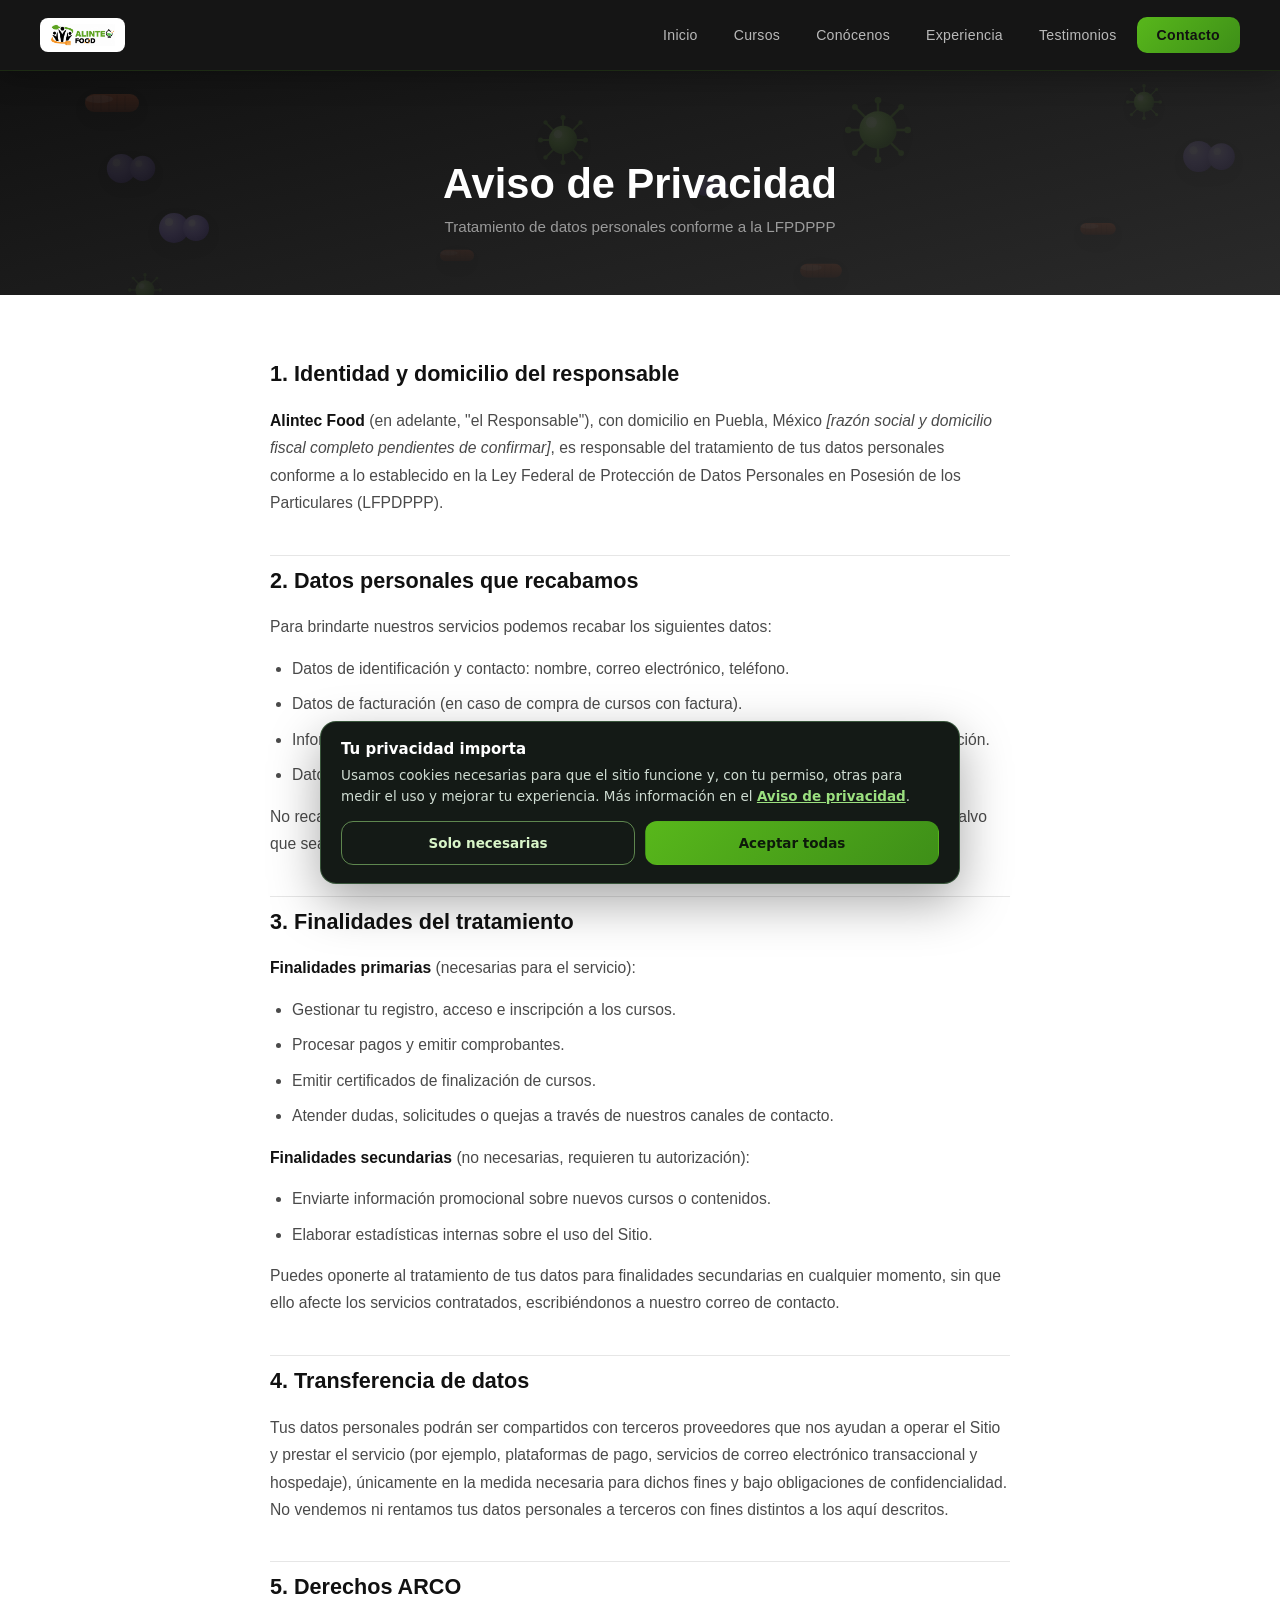
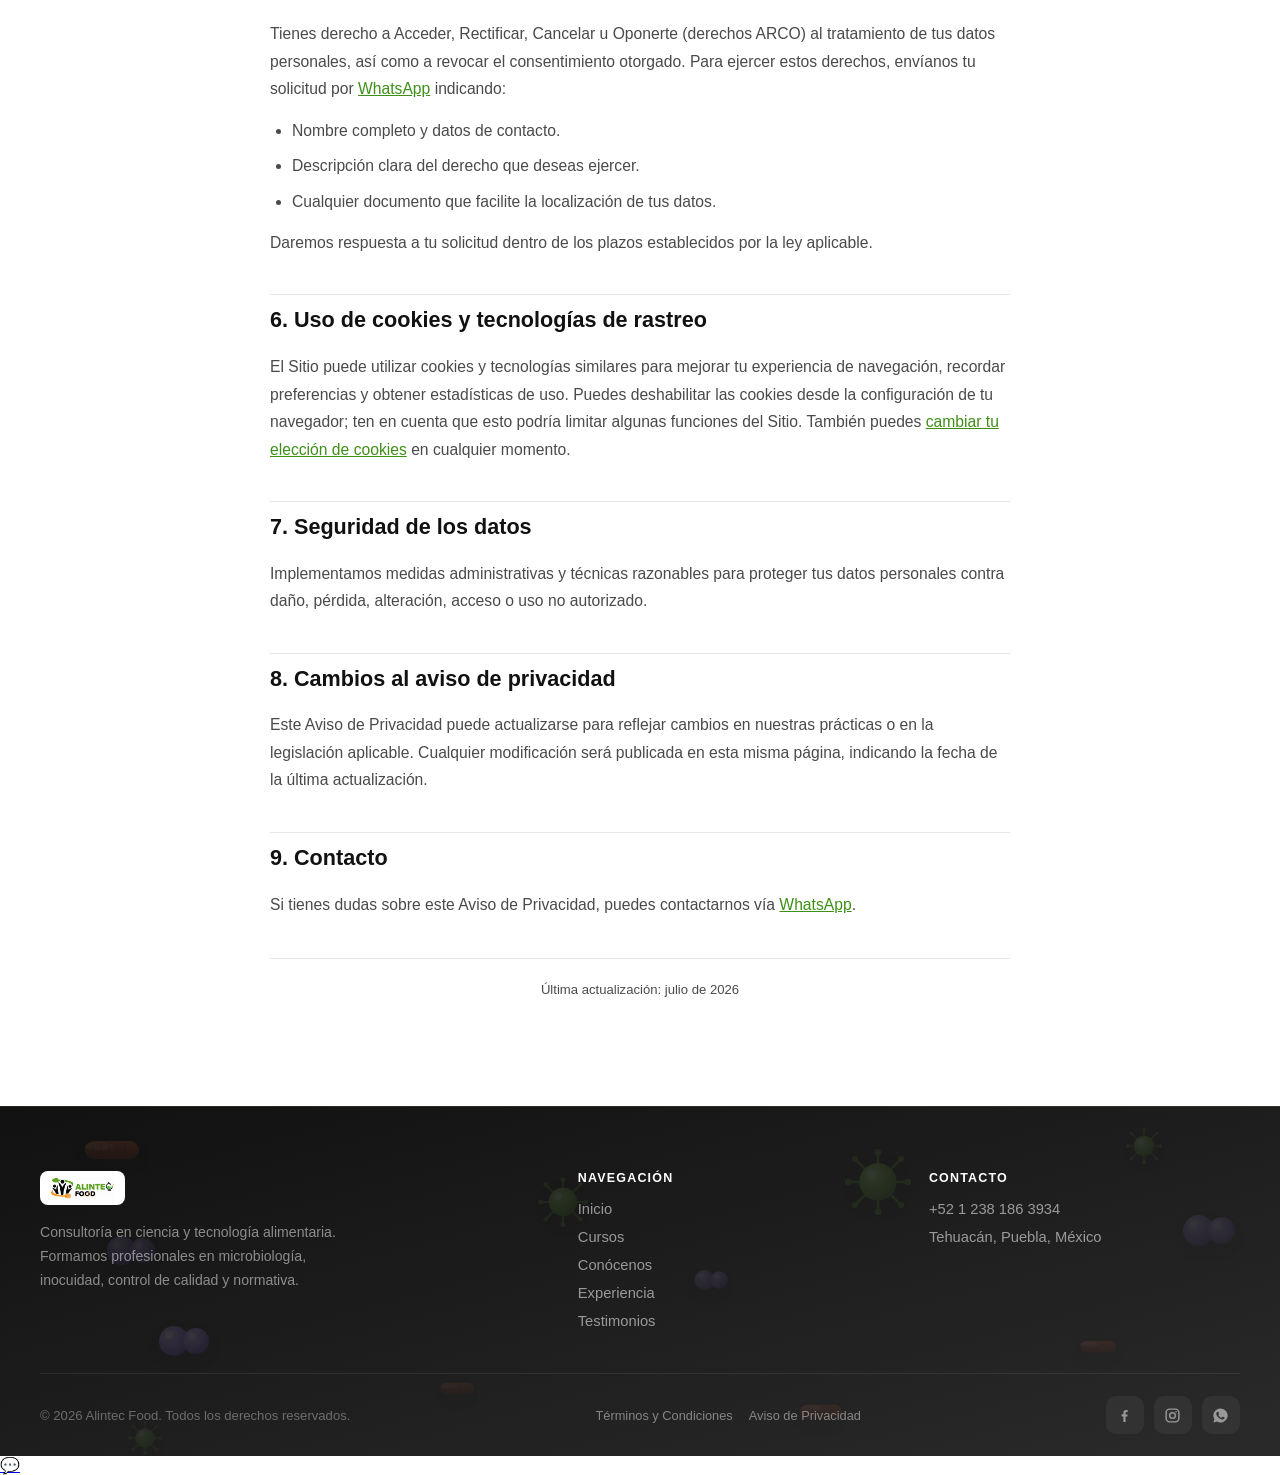
==== commit b4b27e2b: "Retos y Logros solo con suscripcion, cookies, botones de acceso y arreglo del telefono - Retos: se v" ====
--- a/aviso-de-privacidad.html
+++ b/aviso-de-privacidad.html
@@ -98,7 +98,7 @@
       <p>Daremos respuesta a tu solicitud dentro de los plazos establecidos por la ley aplicable.</p>
 
       <h2>6. Uso de cookies y tecnologías de rastreo</h2>
-      <p>El Sitio puede utilizar cookies y tecnologías similares para mejorar tu experiencia de navegación, recordar preferencias y obtener estadísticas de uso. Puedes deshabilitar las cookies desde la configuración de tu navegador; ten en cuenta que esto podría limitar algunas funciones del Sitio.</p>
+      <p>El Sitio puede utilizar cookies y tecnologías similares para mejorar tu experiencia de navegación, recordar preferencias y obtener estadísticas de uso. Puedes deshabilitar las cookies desde la configuración de tu navegador; ten en cuenta que esto podría limitar algunas funciones del Sitio. También puedes <a href="#" data-cookie-settings>cambiar tu elección de cookies</a> en cualquier momento.</p>
 
       <h2>7. Seguridad de los datos</h2>
       <p>Implementamos medidas administrativas y técnicas razonables para proteger tus datos personales contra daño, pérdida, alteración, acceso o uso no autorizado.</p>
@@ -179,5 +179,6 @@
       document.getElementById('navLinks').classList.toggle('open');
     });
   </script>
+  <script src="assets/js/cookie-consent.js" defer></script>
 </body>
 </html>
--- a/assets/css/styles.css
+++ b/assets/css/styles.css
@@ -1149,8 +1149,35 @@
 }
 .btn-vip svg { width: 17px; height: 17px; flex-shrink: 0; }
 
+.nav-login {
+  display: inline-flex; align-items: center; gap: 7px;
+  color: var(--white) !important; font-weight: 600 !important;
+}
+.nav-login svg { width: 15px; height: 15px; flex-shrink: 0; }
+
+.hero-login { margin-top: 14px; font-size: .88rem; color: rgba(255,255,255,0.65); }
+.hero-login a { color: var(--primary-light); font-weight: 600; text-decoration: underline; }
+.hero-login a:hover { color: var(--white); }
+
+.nav-links a { white-space: nowrap; }
+/* Pantallas medianas (tablet horizontal / laptop chica): con los botones de acceso el menú no cabe en una fila, se usa el menú de hamburguesa */
+@media (min-width: 901px) and (max-width: 1240px) {
+  .nav-links { display: none; }
+  .nav-links.open {
+    display: flex; flex-direction: column;
+    position: absolute; top: 70px; left: 0; right: 0;
+    background: rgba(17,17,17,0.98); padding: 16px;
+    border-bottom: 1px solid rgba(88,183,27,0.12);
+  }
+  .hamburger { display: flex; }
+  .nav-vip, .nav-login { justify-content: center; }
+}
 @media (max-width: 900px) {
-  .nav-vip { justify-content: center; }
+  .nav-vip, .nav-login { justify-content: center; }
+}
+@media (max-width: 560px) {
+  .btn-vip { justify-content: center; }
+  .hero-login { text-align: center; }
 }
 
 /* ═══ DÓNDE APLICAMOS NUESTRA EXPERIENCIA ═══ */
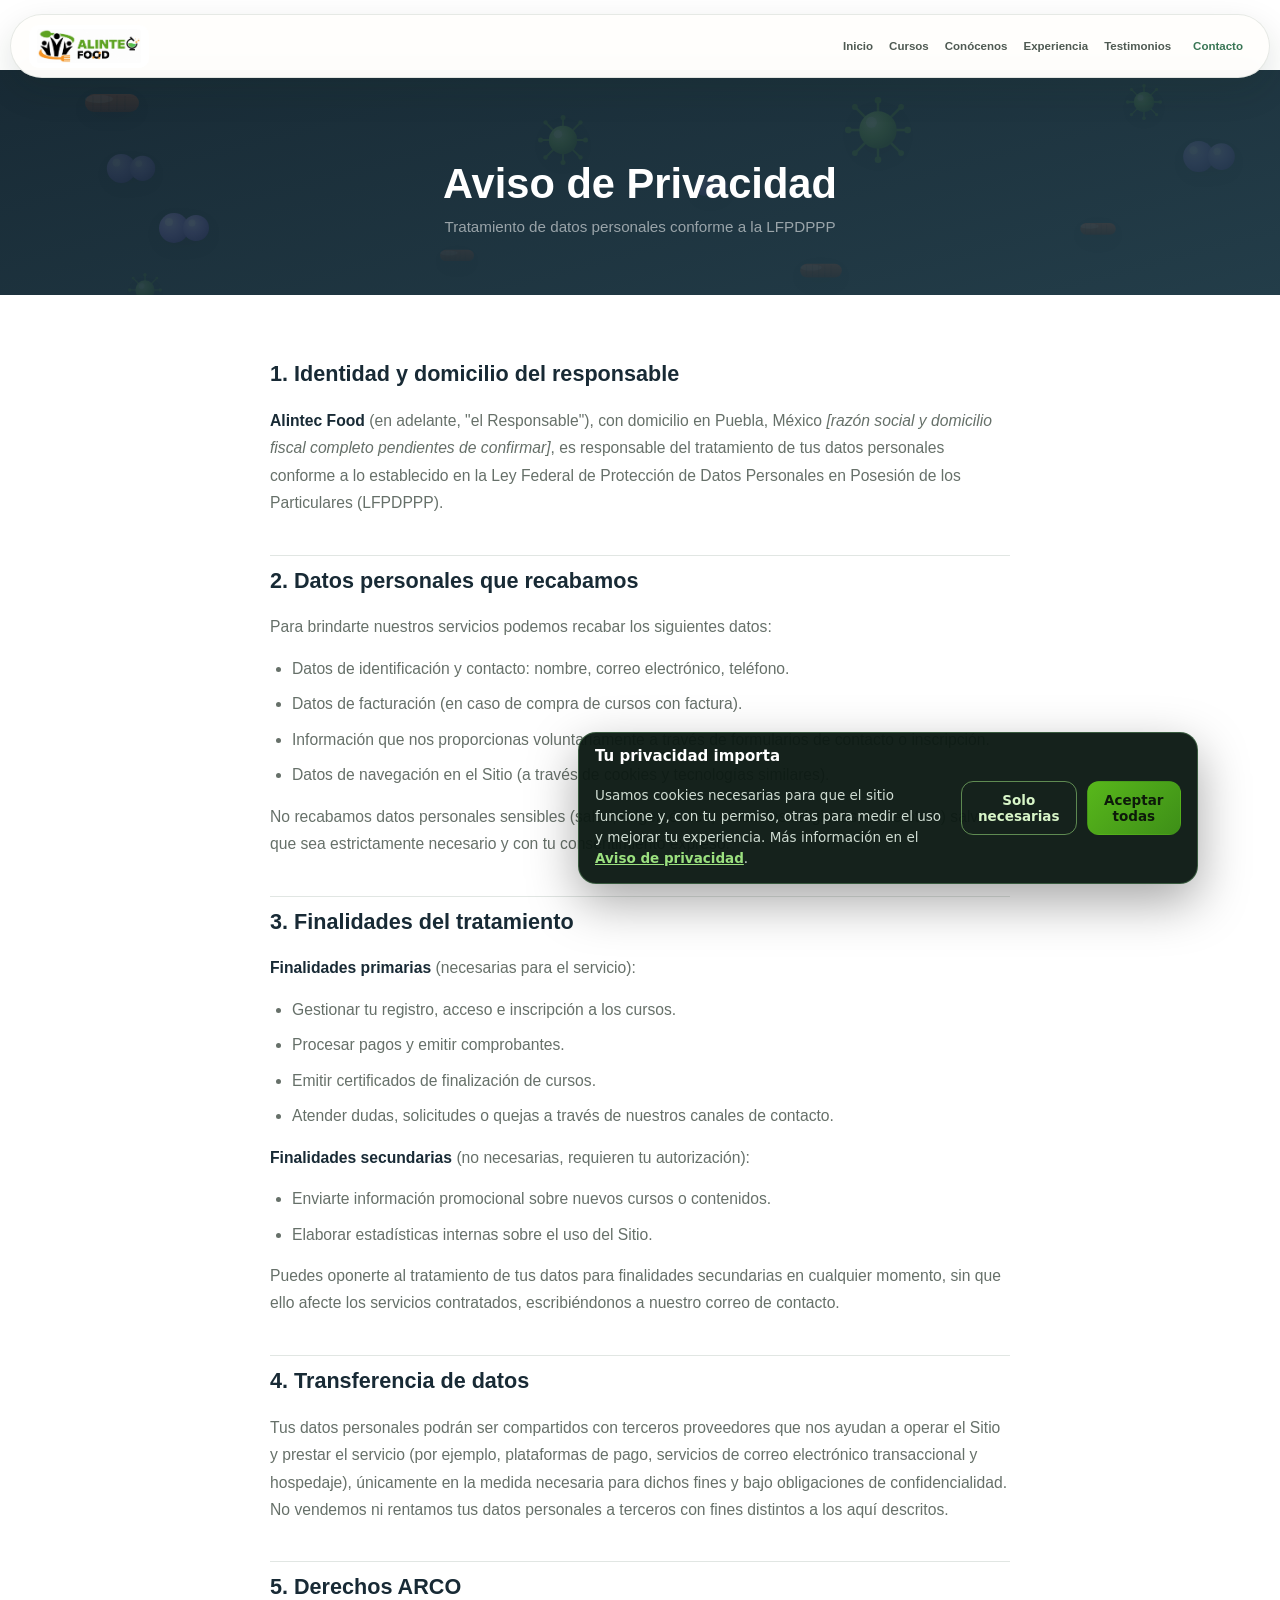
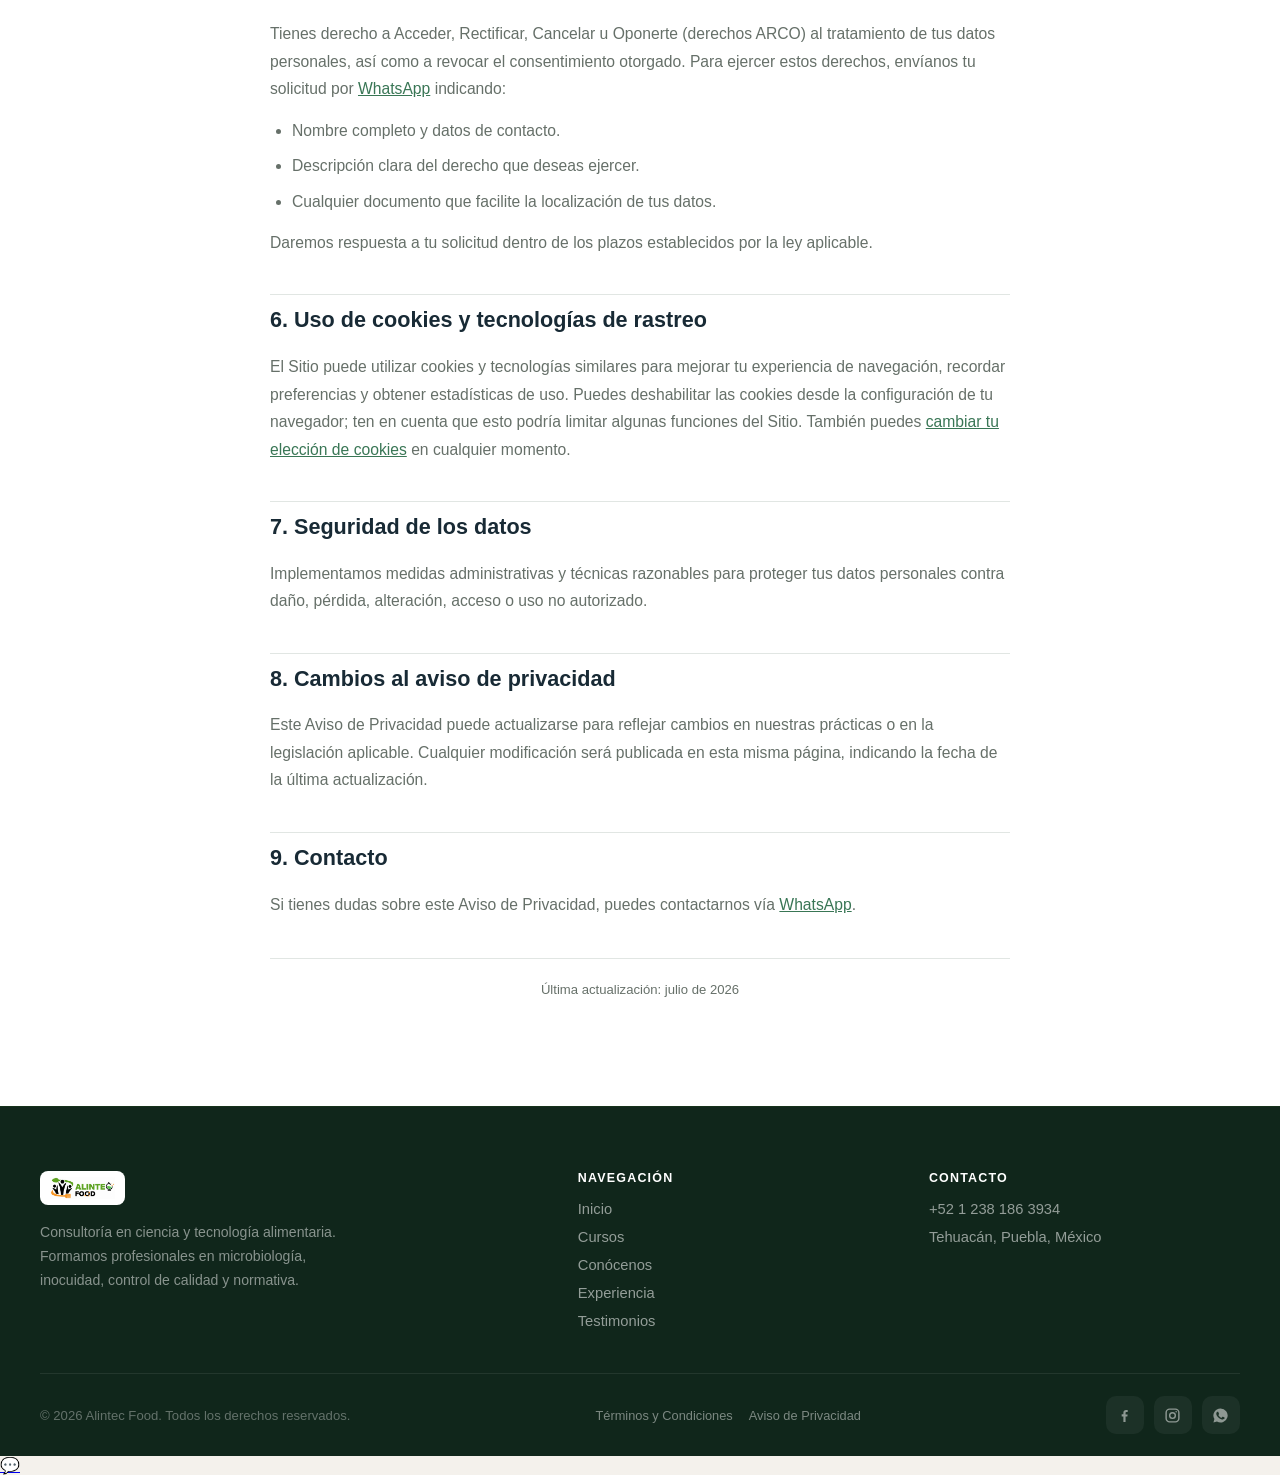
==== commit 55908059: "Corrige estilos publicos y renueva trayectoria" ====
--- a/aviso-de-privacidad.html
+++ b/aviso-de-privacidad.html
@@ -9,7 +9,7 @@
   <link rel="preconnect" href="https://fonts.googleapis.com">
   <link rel="preconnect" href="https://fonts.gstatic.com" crossorigin>
   <link href="https://fonts.googleapis.com/css2?family=Outfit:wght@300;400;500;600;700;800;900&family=Playfair+Display:ital,wght@0,500;0,700;1,500&display=swap" rel="stylesheet">
-  <link rel="stylesheet" href="assets/css/styles.css">
+  <link rel="stylesheet" href="assets/css/styles.css?v=20260929-2">
 </head>
 <body>
 
--- a/assets/css/styles.css
+++ b/assets/css/styles.css
@@ -735,6 +735,59 @@
 .test-author { font-weight: 600; color: var(--primary); font-size: 0.88rem; }
 .test-source { font-size: 0.75rem; color: rgba(255,255,255,0.35); margin-top: 4px; }
 
+/* ══════ TESTIMONIOS · reseña principal + tarjetas con avatar ══════ */
+.tm { display: grid; gap: 26px; }
+.tm-resumen {
+  display: flex; align-items: center; justify-content: center; gap: 14px; flex-wrap: wrap;
+  color: rgba(255,255,255,0.7); font-size: 0.92rem;
+}
+.tm-resumen strong { font-size: 2.2rem; font-weight: 800; color: var(--white); letter-spacing: -1px; }
+.tm-stars { color: #fbbf24; font-size: 1.15rem; letter-spacing: 3px; }
+.tm-avatar {
+  display: inline-grid; place-items: center; flex-shrink: 0;
+  width: 60px; height: 60px; border-radius: 50%; overflow: hidden;
+  background: rgba(88,183,27,0.2); color: var(--white); font-weight: 700; font-size: 0.9rem;
+  box-shadow: 0 0 0 3px rgba(88,183,27,0.55), 0 10px 24px rgba(0,0,0,0.35);
+}
+.tm-avatar.tiene-avatar { font-size: 0; }
+.tm-avatar--grande { width: 132px; height: 132px; box-shadow: 0 0 0 5px rgba(88,183,27,0.6), 0 18px 40px rgba(0,0,0,0.4); }
+.tm-nombre { display: block; color: var(--white); font-weight: 700; font-size: 1rem; }
+.tm-rol { display: block; margin-top: 3px; color: rgba(255,255,255,0.5); font-size: 0.78rem; }
+.tm-text { color: rgba(255,255,255,0.78); line-height: 1.7; font-size: 0.95rem; margin: 0; }
+
+.tm-principal {
+  position: relative; overflow: hidden;
+  display: grid; grid-template-columns: auto minmax(0, 1fr); gap: 34px; align-items: center;
+  padding: 44px 48px; border-radius: 28px;
+  background: linear-gradient(135deg, rgba(88,183,27,0.18), rgba(255,255,255,0.04));
+  border: 1px solid rgba(88,183,27,0.32);
+}
+.tm-quote {
+  position: absolute; right: 30px; top: -8px; pointer-events: none;
+  font: 900 10rem/1 Georgia, 'Times New Roman', serif; color: rgba(88,183,27,0.16);
+}
+.tm-principal .tm-cuerpo { position: relative; display: grid; gap: 14px; }
+.tm-principal .tm-text {
+  font: 500 clamp(1.15rem, 2.2vw, 1.5rem)/1.55 Georgia, 'Times New Roman', serif; color: var(--white);
+}
+
+.tm-grid { display: grid; grid-template-columns: repeat(2, minmax(0, 1fr)); gap: 22px; }
+.tm-card {
+  display: grid; gap: 14px; align-content: start; padding: 28px;
+  background: rgba(255,255,255,0.045); border: 1px solid rgba(88,183,27,0.14); border-radius: 22px;
+  transition: transform 0.35s ease, border-color 0.35s ease, background 0.35s ease;
+}
+.tm-card:hover { transform: translateY(-5px); border-color: rgba(88,183,27,0.4); background: rgba(88,183,27,0.08); }
+.tm-autor { display: flex; align-items: center; gap: 16px; margin: 0; }
+.tm-nota { margin: 0; text-align: center; color: rgba(255,255,255,0.38); font-size: 0.75rem; }
+
+@media (max-width: 800px) {
+  .tm-principal { grid-template-columns: minmax(0, 1fr); justify-items: center; text-align: center; padding: 34px 24px; gap: 22px; }
+  .tm-principal .tm-autor { justify-content: center; }
+  .tm-quote { right: 14px; font-size: 7rem; }
+  .tm-grid { grid-template-columns: minmax(0, 1fr); }
+}
+
 /* ══════ GALERIA ══════ */
 .galeria-section { background: var(--primary-ghost); overflow: hidden; }
 .gallery-carousel {
@@ -1226,3 +1279,515 @@
   .experiencia-grid { grid-template-columns: 1fr; }
   .exp-card { aspect-ratio: 16 / 11; }
 }
+
+/* ═══════════════════════════════════════════
+   REDISEÑO EDITORIAL 2026 · LANDING PÚBLICA
+   Inspiración: fotografía protagonista, ritmo editorial y superficies cálidas.
+   No modifica rutas, formularios ni comportamiento.
+   ═══════════════════════════════════════════ */
+:root {
+  --primary: #3E7755;
+  --primary-dark: #174B34;
+  --primary-light: #91B38A;
+  --primary-pale: #DCE8D8;
+  --primary-ghost: #F0F3EC;
+  --accent: #C9A24C;
+  --accent-dark: #A9812B;
+  --dark: #0C1A13;
+  --dark-mid: #183126;
+  --text: #18241D;
+  --text-light: #667069;
+  --white: #FFFFFF;
+  --bg-secondary: #F5F2EA;
+  --border: rgba(30, 61, 43, .13);
+}
+
+body { background: #F5F2EA; color: var(--text); }
+
+/* Navegación flotante y serena */
+.navbar,
+.navbar.scrolled {
+  top: 14px;
+  background: transparent;
+  border: 0;
+  box-shadow: none;
+  backdrop-filter: none;
+  -webkit-backdrop-filter: none;
+}
+.nav-inner {
+  max-width: 1180px;
+  height: 64px;
+  padding: 0 12px 0 18px;
+  border: 1px solid rgba(31, 64, 44, .11);
+  border-radius: 999px;
+  background: rgba(250, 248, 242, .95);
+  box-shadow: 0 13px 34px rgba(15, 37, 24, .13);
+  backdrop-filter: blur(18px);
+  -webkit-backdrop-filter: blur(18px);
+}
+.nav-logo img {
+  height: 43px;
+  padding: 4px 8px;
+  border-radius: 10px;
+  background: #fff;
+}
+.nav-links { gap: 0; }
+.nav-links a {
+  padding: 9px 12px;
+  border-radius: 999px;
+  color: #4F5A53;
+  font-size: .79rem;
+  font-weight: 600;
+  letter-spacing: 0;
+}
+.nav-links a:hover,
+.nav-links a.active { color: var(--primary-dark); background: rgba(62, 119, 85, .09); }
+.nav-login { color: var(--primary-dark) !important; }
+.nav-cta {
+  padding: 9px 14px !important;
+  color: var(--primary-dark) !important;
+  background: transparent !important;
+  box-shadow: none !important;
+}
+.nav-vip {
+  padding: 11px 18px !important;
+  color: #172014 !important;
+  background: linear-gradient(135deg, #D9B65B, #C99A32) !important;
+  border-color: transparent !important;
+  box-shadow: 0 8px 20px rgba(153, 112, 24, .22);
+}
+.nav-vip:hover { color: #172014 !important; box-shadow: 0 11px 25px rgba(153, 112, 24, .3); }
+.hamburger span { background: var(--primary-dark); }
+
+/* Hero fotográfico */
+.hero {
+  min-height: 790px;
+  align-items: stretch;
+  justify-content: flex-start;
+  padding: 0;
+  background: var(--dark);
+  isolation: isolate;
+}
+.hero-photo { position: absolute; inset: 0; z-index: 0; overflow: hidden; }
+.hero-photo img { width: 100%; height: 100%; display: block; object-fit: cover; object-position: center; }
+.hero::before {
+  z-index: 1;
+  background:
+    linear-gradient(90deg, rgba(7, 20, 13, .98) 0%, rgba(8, 25, 16, .93) 34%, rgba(8, 25, 16, .45) 62%, rgba(8, 22, 14, .05) 100%),
+    linear-gradient(0deg, rgba(5, 15, 9, .35), transparent 48%);
+}
+.hero::after {
+  content: '';
+  position: absolute;
+  z-index: 4;
+  left: -4%; right: -4%; bottom: -62px;
+  height: 105px;
+  border-radius: 50% 50% 0 0;
+  background: #F5F2EA;
+  pointer-events: none;
+}
+.hero-grid,
+.hero > .hero-microbes-bg,
+.hero-visual { display: none !important; }
+.hero-inner {
+  width: 100%;
+  max-width: 1260px;
+  min-height: 790px;
+  margin: 0 auto;
+  padding: 155px 52px 115px;
+  display: flex;
+  align-items: center;
+}
+.hero-content { max-width: 670px; text-align: left; }
+.hero-kicker {
+  margin-bottom: 20px;
+  color: #BCD4B6;
+  font-size: .72rem;
+  font-weight: 700;
+  letter-spacing: .22em;
+  text-transform: uppercase;
+}
+.hero h1 {
+  max-width: 670px;
+  margin-bottom: 25px;
+  font-family: 'Lora', Georgia, serif;
+  font-size: clamp(3rem, 5.35vw, 5.15rem);
+  font-weight: 500;
+  letter-spacing: -.045em;
+  line-height: .99;
+}
+.hero h1 em {
+  color: #A7C99F;
+  font-style: italic;
+  background: none;
+  padding: 0;
+}
+.hero p {
+  max-width: 610px;
+  margin-bottom: 31px;
+  color: rgba(245, 249, 246, .76);
+  font-size: 1rem;
+  line-height: 1.72;
+}
+.hero-btns { gap: 12px; }
+.btn-primary,
+.btn-vip {
+  min-height: 52px;
+  display: inline-flex;
+  align-items: center;
+  justify-content: center;
+  padding: 13px 25px;
+  border-radius: 999px;
+  font-size: .91rem;
+}
+.btn-primary {
+  color: #fff;
+  background: linear-gradient(135deg, #2D724E, #1D573A);
+  box-shadow: 0 10px 26px rgba(12, 49, 29, .34);
+}
+.btn-primary:hover { box-shadow: 0 14px 30px rgba(12, 49, 29, .42); }
+.btn-vip {
+  color: #F4F8F4;
+  border: 1px solid rgba(218, 231, 215, .46);
+  background: rgba(8, 28, 17, .32);
+  backdrop-filter: blur(8px);
+}
+.btn-vip:hover { color: #fff; border-color: #A7C99F; background: rgba(47, 105, 72, .28); }
+.hero-stats {
+  width: fit-content;
+  margin-top: 42px;
+  padding: 18px 22px;
+  gap: 0;
+  border: 1px solid rgba(223, 235, 224, .16);
+  border-radius: 20px;
+  background: rgba(7, 23, 14, .45);
+  backdrop-filter: blur(12px);
+  -webkit-backdrop-filter: blur(12px);
+}
+.stat { min-width: 158px; padding: 0 20px; display: block; }
+.stat:first-child { padding-left: 0; }
+.stat:last-child { padding-right: 0; }
+.stat + .stat { border-left: 1px solid rgba(255,255,255,.14); }
+.stat-num,
+.stat:nth-child(2) .stat-num {
+  margin-bottom: 5px;
+  color: #D5B35D;
+  font-family: 'Lora', Georgia, serif;
+  font-size: 1.75rem;
+  font-weight: 600;
+}
+.stat-label { color: rgba(255,255,255,.62); font-size: .72rem; }
+
+/* Ritmo editorial en el resto de la página */
+.section { padding: 106px 0; }
+.section-container { max-width: 1180px; }
+.section-header { margin-bottom: 46px; }
+.section-tag { color: var(--primary); font-size: .7rem; letter-spacing: .2em; }
+.tag-dot { background: var(--accent); box-shadow: 0 0 0 4px rgba(201,162,76,.13); }
+.section-title,
+.concept-title,
+.areas-feature__text h3,
+.curso-info h3,
+.contact-section h2 {
+  font-family: 'Lora', Georgia, serif;
+  font-weight: 600;
+  letter-spacing: -.035em;
+}
+.section-title { font-size: clamp(2.15rem, 4.2vw, 3.35rem); }
+.section-subtitle { max-width: 620px; color: #6E766F; }
+.section-divider { height: 2px; background: var(--accent); }
+
+.concept-section { padding-top: 118px; background: #F5F2EA; }
+.concept-grid { grid-template-columns: 1fr 1fr; gap: 74px; }
+.concept-title { font-size: clamp(2.4rem, 4.25vw, 3.65rem); line-height: 1.08; }
+.concept-title em { color: var(--primary); font-style: italic; background: none; }
+.concept-text p { color: #667069; line-height: 1.75; }
+.concept-img-frame { border-radius: 48% 48% 22px 22px; border: 8px solid rgba(255,255,255,.72); box-shadow: 0 24px 54px rgba(28, 59, 39, .16); }
+.concept-img-badge { border: 1px solid var(--border); border-radius: 999px; box-shadow: 0 14px 34px rgba(18,45,29,.13); }
+
+.trusted-logos-section { background: #173928; }
+.trusted-logos-section::before { opacity: .025; }
+.trusted-logos-section::after { opacity: .08; }
+.logo-item { border-radius: 14px; box-shadow: none; }
+
+.areas-section { background: #FCFBF7; }
+.areas-feature { border-radius: 30px; background: linear-gradient(135deg, #123522, #214E36); box-shadow: 0 22px 55px rgba(15,48,29,.18); }
+.areas-feature__bg { opacity: .045; }
+.areas-feature__tag { color: #D7BF7D; }
+.areas-item { border-radius: 20px; background: #F7F5EF; box-shadow: none; }
+.areas-item:hover { border-color: rgba(62,119,85,.32); box-shadow: 0 16px 34px rgba(24,58,37,.09); }
+.areas-item__icon { background: #E3EBDF; }
+.areas-item__icon svg { color: var(--primary-dark); }
+
+.cursos-section { background: #EEF1E9; }
+.carousel-wrapper::before { background: linear-gradient(90deg,#EEF1E9,rgba(238,241,233,0)); }
+.carousel-wrapper::after { background: linear-gradient(270deg,#EEF1E9,rgba(238,241,233,0)); }
+.carousel-track { gap: 20px; }
+.curso-card {
+  min-width: 320px;
+  max-width: 320px;
+  border: 1px solid rgba(31,64,44,.12);
+  border-radius: 22px;
+  box-shadow: 0 12px 30px rgba(20,48,31,.09);
+}
+.curso-card:hover,
+.curso-card:focus-visible { transform: translateY(-6px); box-shadow: 0 20px 42px rgba(20,48,31,.14); }
+.curso-card img { height: 220px; }
+.curso-info { min-height: 132px; padding: 20px 22px 23px; }
+.curso-info h3 { font-size: 1.05rem; line-height: 1.35; }
+.curso-info .instructor { color: #6F776F; }
+.carousel-btn { border: 1px solid var(--border); color: var(--primary-dark); box-shadow: 0 7px 18px rgba(23,55,35,.08); }
+
+.experiencia-section { background: #10281C; }
+.experiencia-section .section-tag { color: #D8BC71; }
+.experiencia-section .section-title { color: #F7F3E9; }
+.experiencia-section .section-subtitle { color: rgba(247, 243, 233, .68); }
+.experiencia-section .section-divider { background: #D8BC71; }
+.experiencia-grid { gap: 14px; }
+.exp-card { border-radius: 22px; }
+.exp-card img { filter: grayscale(20%) brightness(.62); }
+.exp-card__num,
+.exp-card__icon { color: #D8BC71; }
+.exp-card__title { font-family: 'Lora', Georgia, serif; font-weight: 600; }
+
+.testimonios-section { background: linear-gradient(145deg,#10281C,#1D4430); }
+.test-card { border-color: rgba(255,255,255,.1); border-radius: 22px; background: rgba(255,255,255,.055); }
+.test-card:hover { background: rgba(255,255,255,.08); border-color: rgba(216,188,113,.27); }
+
+.contact-section { background: #F5F2EA; }
+.contact-form-wrap,
+.contact-card { border-color: var(--border); border-radius: 22px; box-shadow: 0 14px 35px rgba(21,51,33,.08); }
+.form-submit { border-radius: 999px; background: var(--primary-dark); }
+
+.site-footer { background: #0B1B12; }
+.site-footer > .hero-microbes-bg { display: none; }
+
+/* Una sola acción flotante evita competir con la conversión principal */
+.social-float--facebook,
+.social-float--instagram { display: none; }
+.social-float--whatsapp { width: 54px; height: 54px; background: #2B9D5B; }
+
+/* Aviso de privacidad compacto en escritorio */
+#alintec-cookies {
+  left: auto !important;
+  right: 82px !important;
+  max-width: 620px !important;
+  margin: 0 !important;
+  padding: 14px 16px !important;
+  display: grid !important;
+  grid-template-columns: minmax(0,1fr) 220px;
+  align-items: center;
+  gap: 16px;
+  border-radius: 18px !important;
+  background: rgba(12,26,19,.96) !important;
+}
+#alintec-cookies h2 { margin-bottom: 3px !important; }
+#alintec-cookies h2 { grid-column: 1; grid-row: 1; }
+#alintec-cookies p { grid-column: 1; grid-row: 2; }
+#alintec-cookies .ac-btns {
+  grid-column: 2;
+  grid-row: 1 / span 2;
+  min-width: 220px;
+  margin-top: 0 !important;
+  flex-wrap: nowrap !important;
+}
+
+@media (min-width: 1081px) and (max-width: 1240px) {
+  .nav-links { display: flex; }
+  .hamburger { display: none; }
+  .nav-inner { margin-inline: 24px; }
+  .nav-links a { padding-inline: 9px; font-size: .74rem; }
+}
+
+@media (max-width: 1080px) {
+  .nav-inner { margin-inline: 18px; }
+  .nav-links.open {
+    top: 72px;
+    left: 18px;
+    right: 18px;
+    padding: 13px;
+    border: 1px solid var(--border);
+    border-radius: 20px;
+    background: rgba(250,248,242,.98);
+    box-shadow: 0 18px 42px rgba(15,37,24,.16);
+  }
+  .nav-links.open a { width: 100%; color: var(--text); text-align: center; }
+  .nav-links.open .nav-login { color: var(--primary-dark) !important; }
+  .hero-inner { padding-inline: 34px; }
+  .hero-content { max-width: 620px; }
+}
+
+@media (max-width: 760px) {
+  .navbar { top: 8px; }
+  .nav-inner { height: 58px; margin-inline: 9px; padding-inline: 12px; }
+  .nav-logo img { height: 38px; }
+  .nav-links.open { top: 65px; left: 9px; right: 9px; }
+  .hero { min-height: 760px; }
+  .hero-photo img { object-position: 64% center; }
+  .hero::before {
+    background: linear-gradient(180deg,rgba(7,20,13,.61) 0%,rgba(7,20,13,.78) 34%,rgba(7,20,13,.97) 72%,#07140d 100%);
+  }
+  .hero-inner { min-height: 760px; padding: 118px 20px 103px; align-items: flex-end; }
+  .hero-content { max-width: 100%; text-align: left; }
+  .hero-kicker { margin-bottom: 14px; font-size: .62rem; line-height: 1.5; }
+  .hero h1 { max-width: 590px; font-size: clamp(2.35rem,10.7vw,3.8rem); line-height: 1.02; }
+  .hero p { max-width: 560px; margin-inline: 0; font-size: .91rem; line-height: 1.62; }
+  .hero-btns { justify-content: flex-start; }
+  .btn-primary,.btn-vip { width: auto; padding-inline: 19px; }
+  .hero-stats { width: 100%; margin-top: 28px; padding: 14px 13px; }
+  .stat { min-width: 0; flex: 1 1 33%; padding: 0 11px; }
+  .stat-num,.stat:nth-child(2) .stat-num { font-size: 1.35rem; }
+  .stat-label { font-size: .62rem; line-height: 1.3; }
+  .section { padding: 78px 0; }
+  .section-container { padding-inline: 20px; }
+  .concept-grid { gap: 38px; }
+  .concept-img-frame { border-radius: 42% 42% 20px 20px; }
+  .curso-card { min-width: 285px; max-width: 285px; }
+  .curso-card img { height: 195px; }
+  #alintec-cookies { left: 10px !important; right: 10px !important; max-width: none !important; margin: 0 auto !important; display: block !important; }
+  #alintec-cookies h2,
+  #alintec-cookies p,
+  #alintec-cookies .ac-btns { grid-column: auto; grid-row: auto; }
+  #alintec-cookies .ac-btns { min-width: 0; margin-top: 12px !important; flex-wrap: wrap !important; }
+}
+
+@media (max-width: 430px) {
+  .hero { min-height: 800px; }
+  .hero-inner { min-height: 800px; padding-inline: 17px; }
+  .hero-btns { display: grid; grid-template-columns: 1fr 1fr; }
+  .btn-primary,.btn-vip { width: 100%; padding-inline: 13px; font-size: .82rem; }
+  .hero-stats { gap: 0; }
+  .stat { padding-inline: 8px; }
+  .stat-num,.stat:nth-child(2) .stat-num { font-size: 1.16rem; }
+  .stat-label { font-size: .56rem; }
+}
+
+/* Paleta pública Alintec 2026: verde de marca suave, sin dominar la interfaz. */
+:root {
+  --primary: #6FAF7B;
+  --primary-dark: #397655;
+  --primary-light: #A8D3AF;
+  --primary-pale: #DDECDD;
+  --primary-ghost: #F2F6F1;
+  --accent: #D77A61;
+  --accent-dark: #B85F49;
+  --dark: #182A35;
+  --dark-mid: #233D49;
+  --off-white: #F4F1EC;
+}
+body { background: #F4F1EC; }
+.navbar .nav-inner { background: rgba(255,254,252,.96); }
+.nav-links a.active { color: var(--primary-dark); background: rgba(111,175,123,.1); }
+.nav-vip { background: var(--primary-dark) !important; box-shadow: 0 8px 20px rgba(57,118,85,.2) !important; }
+.hero { background: #17291F; }
+.hero::before {
+  background: linear-gradient(90deg,rgba(13,36,26,.96) 0%,rgba(18,48,34,.88) 37%,rgba(18,48,34,.38) 66%,rgba(18,48,34,.05) 100%) !important;
+}
+/* Recupera el remate curvo claro de la fotografía principal. */
+.hero::after { height: 118px; bottom: -66px; background: #F4F1EC !important; }
+.hero h1 em { color: #B8DBBE; background: none; }
+.hero-kicker,.hero-badge { color: #C7E1CC; }
+.btn-primary { background: var(--primary-dark) !important; box-shadow: 0 10px 24px rgba(57,118,85,.22) !important; }
+.btn-primary:hover { background: #2F6548 !important; }
+.btn-vip { background: rgba(255,255,255,.08) !important; border-color: rgba(255,255,255,.34) !important; color: #fff !important; }
+.hero-stats { background: rgba(20,40,51,.78); border-color: rgba(255,255,255,.15); }
+.stat-num { color: #A8D3AF; }.stat:nth-child(2) .stat-num { color: #E5A188; }
+.section-tag { color: var(--primary-dark); }.tag-dot { background: var(--accent); }
+.section-divider { background: var(--accent); }
+.curso-card,.test-card,.contact-form,.concept-img-badge { background: #FFFEFC; }
+.areas-feature { background: #284838; }
+.testimonios-section { background: #21343D; }
+.contacto-section,.site-footer { background: #182A35; }
+.form-submit { background: var(--primary-dark); }
+@media (max-width:760px) {
+  .hero::before { background: linear-gradient(180deg,rgba(15,39,28,.5) 0%,rgba(15,39,28,.72) 38%,rgba(13,34,25,.96) 76%,#0D2219 100%) !important; }
+  .hero::after { height: 88px; bottom: -50px; }
+}
+
+/* ═══════════════════════════════════════════
+   PANEL Y CERTIFICACIÓN · EXPERIENCIAS 3D
+   Los dos objetos se mantienen en movimiento sin depender del cursor.
+   ═══════════════════════════════════════════ */
+.panel-showcase-section { overflow: hidden; background: #FBF9F4; }
+#panel,#certificacion { scroll-margin-top: 92px; }
+.panel-showcase-grid,
+.certificacion-grid { display: grid; grid-template-columns: minmax(0,.82fr) minmax(520px,1.18fr); align-items: center; gap: clamp(48px,7vw,92px); }
+.panel-showcase-copy .section-header { margin: 0; }
+.panel-showcase-copy .section-title,
+.certificacion-copy .section-title { margin: 13px 0 18px; line-height: 1.06; }
+.panel-showcase-copy .section-subtitle,
+.certificacion-copy .section-subtitle { font-size: .97rem; line-height: 1.75; }
+.panel-feature-list { display: grid; gap: 11px; margin: 30px 0; }
+.panel-feature { display: grid; grid-template-columns: 38px minmax(0,1fr); align-items: center; gap: 13px; padding: 13px 15px; border: 1px solid rgba(57,118,85,.13); border-radius: 15px; background: #fff; box-shadow: 0 8px 23px rgba(24,55,37,.055); }
+.panel-feature > span { display: grid; place-items: center; width: 38px; height: 38px; border-radius: 11px; background: #E7F1E8; color: #397655; font: 800 .67rem 'Montserrat',sans-serif; }
+.panel-feature strong,.panel-feature small { display: block; }.panel-feature strong { margin-bottom: 3px; color: #1F3127; font-size: .86rem; }.panel-feature small { color: #707970; font-size: .74rem; line-height: 1.4; }
+.showcase-link { display: inline-flex; align-items: center; gap: 13px; color: #397655; font-weight: 750; font-size: .88rem; text-decoration: none; }.showcase-link span { display: grid; place-items: center; width: 31px; height: 31px; border: 1px solid rgba(57,118,85,.28); border-radius: 50%; transition: transform .25s ease; }.showcase-link:hover span { transform: translateX(4px); }
+
+.panel-3d-stage { position: relative; min-height: 535px; display: grid; place-items: center; perspective: 1500px; isolation: isolate; }
+.panel-3d-stage::before { content: ''; position: absolute; z-index: -3; width: 88%; aspect-ratio: 1; border-radius: 50%; background: #E7EFE5; transform: translate(8%,1%) scaleY(.72); }
+.panel-3d-stage::after { content: ''; position: absolute; z-index: -2; left: 12%; right: 3%; bottom: 5%; height: 68px; border-radius: 50%; background: rgba(20,45,29,.18); filter: blur(24px); animation: panelShadow 7s ease-in-out infinite; }
+.panel-orbit { position: absolute; z-index: -1; border: 1px solid rgba(57,118,85,.2); border-radius: 50%; animation: panelOrbit 18s linear infinite; }.panel-orbit::before { content: ''; position: absolute; width: 10px; height: 10px; border-radius: 50%; background: #D77A61; box-shadow: 0 0 0 7px rgba(215,122,97,.13); }
+.panel-orbit--one { width: 445px; height: 445px; }.panel-orbit--one::before { left: 48px; top: 44px; }
+.panel-orbit--two { width: 535px; height: 320px; animation-duration: 24s; animation-direction: reverse; }.panel-orbit--two::before { right: 20px; bottom: 82px; background: #6FAF7B; }
+.panel-sim { position: relative; width: min(100%,650px); aspect-ratio: 1.38; overflow: hidden; border: 8px solid #EFF2EE; border-radius: 24px; background: #F6F7F3; box-shadow: 0 34px 65px rgba(21,50,32,.24),-13px 18px 0 #D8E3D7; transform-style: preserve-3d; animation: panelFloat 7s ease-in-out infinite; }
+.panel-sim__top { height: 50px; display: flex; align-items: center; gap: 16px; padding: 0 17px; border-bottom: 1px solid #E2E8E1; background: #fff; }
+.panel-sim__brand { display: flex; align-items: center; gap: 7px; color: #315D43; font-size: .51rem; font-weight: 850; letter-spacing: .08em; white-space: nowrap; }.panel-sim__brand i { width: 18px; height: 18px; border-radius: 6px 6px 9px 6px; background: #6FAF7B; transform: rotate(-9deg); }
+.panel-sim__search { height: 20px; flex: 1; max-width: 240px; margin-left: auto; border-radius: 999px; background: #F1F3EF; }.panel-sim__avatar { display: grid; place-items: center; width: 26px; height: 26px; border-radius: 50%; background: #244E39; color: #fff; font-size: .47rem; font-weight: 800; }
+.panel-sim__body { height: calc(100% - 50px); display: grid; grid-template-columns: 54px minmax(0,1fr); }
+.panel-sim__rail { display: flex; flex-direction: column; align-items: center; gap: 16px; padding-top: 22px; border-right: 1px solid #E1E8E0; background: #fff; }.panel-sim__rail i { width: 15px; height: 15px; border: 2px solid #A9B4AB; border-radius: 5px; }.panel-sim__rail i.is-active { border-color: #4E9161; background: #DDECDD; box-shadow: 0 0 0 7px #F0F6F0; }
+.panel-sim__content { min-width: 0; display: grid; grid-template-columns: 1.2fr .8fr; grid-template-rows: auto 1fr; gap: 13px; padding: 18px; }
+.panel-sim__welcome { grid-column: 1/-1; display: flex; align-items: baseline; gap: 11px; padding: 14px 16px; border-radius: 15px; background: #fff; }.panel-sim__welcome small { color: #7A8B80; font-size: .45rem; font-weight: 800; letter-spacing: .13em; }.panel-sim__welcome strong { color: #223B2C; font: 700 .92rem 'Lora',serif; }.panel-sim__welcome span { margin-left: auto; color: #849087; font-size: .5rem; }
+.panel-sim__course { min-height: 205px; display: flex; align-items: flex-end; justify-content: space-between; gap: 16px; padding: 21px; border-radius: 18px; background: #244B36; color: #fff; box-shadow: 0 16px 29px rgba(28,67,43,.19); }.panel-sim__course div { display: grid; gap: 8px; }.panel-sim__course small { color: #B8DBBE; font-size: .48rem; letter-spacing: .13em; font-weight: 800; }.panel-sim__course strong { max-width: 220px; font: 700 1.03rem/1.27 'Lora',serif; }.panel-sim__course span { color: rgba(255,255,255,.66); font-size: .52rem; }.panel-sim__course span b { display: inline-block; width: 66px; height: 4px; margin-right: 6px; border-radius: 5px; background: #8DC399; animation: courseProgress 3.5s ease-in-out infinite; transform-origin: left; }.panel-sim__course em { display: grid; place-items: center; flex: 0 0 auto; width: 52px; height: 52px; border: 5px solid rgba(255,255,255,.15); border-top-color: #A8D3AF; border-radius: 50%; color: #fff; font: 800 .72rem 'Montserrat',sans-serif; animation: courseRing 8s linear infinite; }
+.panel-sim__cards { display: grid; gap: 9px; }.panel-sim__cards > div { position: relative; overflow: hidden; display: grid; grid-template-columns: 1fr auto; align-items: center; padding: 11px 12px; border: 1px solid #E0E7DF; border-radius: 13px; background: #fff; }.panel-sim__cards span { color: #859087; font-size: .43rem; letter-spacing: .11em; font-weight: 800; }.panel-sim__cards strong { grid-row: 1/span 2; grid-column: 2; color: #315D43; font-size: 1rem; }.panel-sim__cards i { width: 58%; height: 4px; margin-top: 7px; border-radius: 4px; background: #DDECDD; animation: miniProgress 4s ease-in-out infinite; transform-origin: left; }.panel-sim__cards > div:nth-child(2) i { animation-delay: -.8s; }.panel-sim__cards > div:nth-child(3) i { animation-delay: -1.6s; }
+.panel-float-card { position: absolute; z-index: 4; display: flex; align-items: center; gap: 9px; padding: 12px 15px; border: 1px solid rgba(57,118,85,.14); border-radius: 14px; background: rgba(255,255,255,.94); box-shadow: 0 16px 32px rgba(25,55,37,.15); backdrop-filter: blur(10px); animation: floatChip 4.8s ease-in-out infinite; }.panel-float-card span { color: #397655; font-weight: 850; }.panel-float-card small { color: #5E6C63; font-size: .66rem; font-weight: 650; }.panel-float-card--xp { right: -1%; top: 16%; }.panel-float-card--live { left: 2%; bottom: 10%; animation-delay: -2.2s; }.panel-float-card--live i { width: 9px; height: 9px; border-radius: 50%; background: #D96B63; box-shadow: 0 0 0 6px rgba(217,107,99,.13); animation: livePulse 1.5s ease-out infinite; }
+
+.certificacion-section { overflow: hidden; background: #183A2A; color: #fff; }
+.certificacion-grid { grid-template-columns: minmax(520px,1.1fr) minmax(0,.9fr); }
+.certificacion-section .section-tag { color: #B8DBBE; }.certificacion-section .section-title { color: #fff; }.certificacion-section .section-subtitle { color: rgba(255,255,255,.68); }.certificacion-section .tag-dot { background: #E2B85B; box-shadow: 0 0 0 4px rgba(226,184,91,.13); }
+.cert-3d-stage { position: relative; min-height: 545px; display: grid; place-items: center; perspective: 1500px; isolation: isolate; }.cert-halo { position: absolute; z-index: -1; width: 460px; height: 460px; border: 1px solid rgba(184,219,190,.19); border-radius: 50%; box-shadow: 0 0 0 38px rgba(184,219,190,.035),0 0 0 95px rgba(184,219,190,.018); animation: certHalo 5s ease-in-out infinite; }
+.cert-sheet { position: relative; width: min(88%,520px); aspect-ratio: 1.36; padding: 38px 40px 31px; border: 8px solid #EFE9DB; outline: 1px solid #C9B98F; outline-offset: -18px; background: #FFFDF8; color: #21352A; box-shadow: 0 37px 65px rgba(3,18,10,.34),-15px 18px 0 #C9D9C8; transform-style: preserve-3d; animation: certFloat 7.5s ease-in-out infinite; }.cert-sheet::before,.cert-sheet::after { content: ''; position: absolute; pointer-events: none; }.cert-sheet::before { inset: 25px; border: 1px solid rgba(57,118,85,.22); }.cert-sheet::after { right: 38px; top: 34px; width: 82px; height: 82px; border: 1px solid rgba(201,162,76,.3); border-radius: 50%; box-shadow: 0 0 0 9px rgba(201,162,76,.06); }
+.cert-sheet__edge { position: absolute; inset: -8px -20px -8px auto; width: 20px; background: #CBD6C9; transform: rotateY(72deg); transform-origin: left; }
+.cert-sheet__top { position: relative; z-index: 1; display: flex; align-items: baseline; gap: 5px; color: #397655; font: 850 1rem 'Montserrat',sans-serif; letter-spacing: -.03em; }.cert-sheet__top small { color: #D77A61; font-size: .46rem; letter-spacing: .12em; }.cert-sheet__eyebrow { position: relative; z-index: 1; display: block; margin-top: 40px; color: #90743D; font-size: .48rem; font-weight: 800; letter-spacing: .2em; }.cert-sheet__title { position: relative; z-index: 1; display: block; margin-top: 11px; font: 600 clamp(1.25rem,2.4vw,2rem)/1.13 'Lora',serif; }.cert-sheet__to { position: relative; z-index: 1; display: block; margin-top: 23px; color: #8B938D; font-size: .5rem; }.cert-sheet__name { position: relative; z-index: 1; display: block; margin-top: 4px; font: italic 600 .85rem 'Lora',serif; }.cert-sheet__line { position: relative; z-index: 1; width: 42%; height: 1px; margin-top: 8px; background: #C7CEC6; }.cert-sheet__foot { position: absolute; z-index: 1; left: 40px; right: 39px; bottom: 29px; display: flex; align-items: flex-end; justify-content: space-between; color: #7C887F; font-size: .45rem; font-weight: 700; letter-spacing: .09em; }.cert-qr { width: 39px; height: 39px; border: 4px solid #294332; background: repeating-conic-gradient(#294332 0 25%,#fff 0 50%) 50%/8px 8px; box-shadow: inset 0 0 0 4px #fff; }
+.cert-seal { position: absolute; z-index: 2; right: 54px; bottom: 28px; width: 70px; height: 70px; display: grid; place-items: center; border: 1px solid #B5903D; border-radius: 50%; background: #D9B25B; color: #59430F; box-shadow: 0 8px 18px rgba(102,73,15,.22); animation: sealTurn 14s linear infinite; }.cert-seal::before { content: ''; position: absolute; inset: 7px; border: 1px dashed rgba(78,57,12,.55); border-radius: inherit; }.cert-seal svg { width: 30px; height: 30px; }
+.cert-verify-chip { position: absolute; z-index: 3; right: 2%; bottom: 11%; display: flex; align-items: center; gap: 11px; padding: 13px 16px; border: 1px solid rgba(184,219,190,.23); border-radius: 15px; background: rgba(255,255,255,.94); color: #244B36; box-shadow: 0 18px 36px rgba(3,18,10,.26); animation: verifyFloat 4.5s ease-in-out infinite; }.cert-verify-chip > span { display: grid; place-items: center; width: 32px; height: 32px; border-radius: 50%; background: #DDECDD; color: #397655; font-weight: 900; }.cert-verify-chip strong,.cert-verify-chip small { display: block; }.cert-verify-chip strong { font-size: .74rem; }.cert-verify-chip small { margin-top: 2px; color: #78857C; font-size: .59rem; }
+.cert-benefits { display: grid; gap: 10px; margin: 29px 0; }.cert-benefits > div { display: grid; grid-template-columns: 38px minmax(0,1fr); align-items: center; gap: 14px; padding-bottom: 13px; border-bottom: 1px solid rgba(255,255,255,.11); }.cert-benefits > div > span { color: #E2B85B; font: 800 .65rem 'Montserrat',sans-serif; }.cert-benefits p,.cert-benefits strong,.cert-benefits small { margin: 0; display: block; }.cert-benefits strong { color: #fff; font-size: .85rem; }.cert-benefits small { margin-top: 4px; color: rgba(255,255,255,.56); font-size: .73rem; line-height: 1.45; }
+.cert-actions { display: flex; gap: 10px; flex-wrap: wrap; }.cert-btn { display: inline-flex; align-items: center; justify-content: center; min-height: 46px; padding: 12px 18px; border-radius: 999px; font-size: .77rem; font-weight: 750; text-decoration: none; }.cert-btn--primary { background: #E7C56F; color: #243126; }.cert-btn--ghost { border: 1px solid rgba(255,255,255,.25); color: #fff; }
+
+/* Testimonios y contacto: se elimina por completo el azul anterior. */
+.testimonios-section { background: #214532 !important; }
+.testimonios-section .tm-principal { background: rgba(255,255,255,.07); border-color: rgba(184,219,190,.25); }.testimonios-section .tm-card { background: rgba(255,255,255,.055); border-color: rgba(184,219,190,.15); }.testimonios-section .tm-card:hover { background: rgba(255,255,255,.085); border-color: rgba(226,184,91,.32); }.testimonios-section .tm-avatar { background: #315F47; box-shadow: 0 0 0 3px #81B28A,0 10px 24px rgba(0,0,0,.25); }
+.contacto-section { background: #F0EBE1 !important; color: #223229 !important; }.contacto-section .section-tag { color: #397655 !important; }.contacto-section .section-title { color: #21342A; }.contacto-section .section-subtitle { color: #6B756E; }.contacto-section .contact-item,.contacto-section .contact-form-wrap { border-color: rgba(57,118,85,.14); background: #FFFEFB; box-shadow: 0 13px 30px rgba(34,59,43,.07); }.contacto-section .contact-item:hover { border-color: rgba(57,118,85,.35); background: #F8FBF7; box-shadow: 0 17px 36px rgba(34,59,43,.11); }.contacto-section .contact-icon { background: #DDECDD; color: #397655; box-shadow: none; }.contacto-section .contact-detail h4,.contacto-section .contact-form-wrap h3 { color: #21342A; }.contacto-section .contact-detail p,.contacto-section .form-group label { color: #6B756E; }.contacto-section .contact-detail a { color: #397655; }.contacto-section .form-group input,.contacto-section .form-group textarea { border-color: rgba(57,118,85,.14); background: #F6F3EC; color: #21342A; }.contacto-section .form-group input:focus,.contacto-section .form-group textarea:focus { border-color: #6FAF7B; background: #fff; box-shadow: 0 0 0 3px rgba(111,175,123,.12); }.contacto-section .form-submit { background: #397655; color: #fff; }.site-footer { background: #10261B; }
+
+@keyframes panelFloat { 0%,100% { transform: rotateX(5deg) rotateY(-8deg) translateY(4px); } 50% { transform: rotateX(2deg) rotateY(-3deg) translateY(-15px); } }
+@keyframes panelShadow { 0%,100% { transform: scale(.92); opacity: .68; } 50% { transform: scale(1.05); opacity: .42; } }
+@keyframes panelOrbit { to { transform: rotate(360deg); } }
+@keyframes floatChip { 0%,100% { transform: translate3d(0,0,25px) rotate(-2deg); } 50% { transform: translate3d(0,-14px,45px) rotate(2deg); } }
+@keyframes livePulse { 0% { box-shadow: 0 0 0 0 rgba(217,107,99,.4); } 100% { box-shadow: 0 0 0 10px rgba(217,107,99,0); } }
+@keyframes courseProgress { 0%,100% { transform: scaleX(.68); } 50% { transform: scaleX(1); } }
+@keyframes miniProgress { 0%,100% { transform: scaleX(.55); } 50% { transform: scaleX(1); } }
+@keyframes courseRing { to { transform: rotate(360deg); } }
+@keyframes certFloat { 0%,100% { transform: rotateX(4deg) rotateY(10deg) rotateZ(-1deg) translateY(7px); } 50% { transform: rotateX(1deg) rotateY(4deg) rotateZ(1deg) translateY(-14px); } }
+@keyframes certHalo { 0%,100% { transform: scale(.94); opacity: .65; } 50% { transform: scale(1.04); opacity: 1; } }
+@keyframes sealTurn { to { transform: rotate(360deg); } }
+@keyframes verifyFloat { 0%,100% { transform: translateY(4px) rotate(1deg); } 50% { transform: translateY(-12px) rotate(-1deg); } }
+
+@media (min-width:1081px) {
+  .nav-inner { max-width: 1260px; }
+  .nav-links a { padding-inline: 8px; font-size: .72rem; }
+  .nav-links .nav-vip { padding-inline: 13px !important; }
+}
+@media (max-width:1000px) {
+  .panel-showcase-grid,.certificacion-grid { grid-template-columns: 1fr; }
+  .panel-showcase-copy,.certificacion-copy { max-width: 680px; }
+  .panel-3d-stage,.cert-3d-stage { min-height: 510px; }
+  .certificacion-copy { order: -1; }
+}
+@media (max-width:650px) {
+  .panel-showcase-grid,.certificacion-grid { gap: 38px; }
+  .panel-3d-stage { min-height: 380px; }.cert-3d-stage { min-height: 390px; }
+  .panel-sim { width: 103%; border-width: 5px; border-radius: 17px; box-shadow: 0 24px 44px rgba(21,50,32,.2),-7px 10px 0 #D8E3D7; }.panel-sim__top { height: 40px; padding-inline: 11px; }.panel-sim__body { height: calc(100% - 40px); grid-template-columns: 38px minmax(0,1fr); }.panel-sim__rail { gap: 11px; padding-top: 14px; }.panel-sim__rail i { width: 11px; height: 11px; }.panel-sim__content { gap: 8px; padding: 10px; }.panel-sim__welcome { padding: 9px; }.panel-sim__welcome span { display: none; }.panel-sim__course { min-height: 145px; padding: 13px; }.panel-sim__course strong { font-size: .72rem; }.panel-sim__course em { width: 39px; height: 39px; border-width: 3px; font-size: .55rem; }.panel-sim__cards { gap: 5px; }.panel-sim__cards > div { padding: 7px; }.panel-float-card { padding: 9px 10px; }.panel-float-card--xp { right: -4%; }.panel-float-card--live { left: -2%; bottom: 5%; }.panel-orbit--one { width: 310px; height: 310px; }.panel-orbit--two { width: 370px; height: 230px; }
+  .cert-sheet { width: 102%; padding: 28px 29px 23px; border-width: 6px; box-shadow: 0 26px 48px rgba(3,18,10,.3),-8px 11px 0 #C9D9C8; }.cert-sheet__eyebrow { margin-top: 25px; }.cert-sheet__title { font-size: 1.05rem; }.cert-sheet__to { margin-top: 14px; }.cert-sheet__foot { left: 29px; right: 29px; bottom: 22px; }.cert-seal { right: 35px; bottom: 21px; width: 51px; height: 51px; }.cert-seal svg { width: 22px; }.cert-verify-chip { right: -3%; bottom: 3%; }.cert-halo { width: 330px; height: 330px; }.cert-actions { display: grid; grid-template-columns: 1fr; }.cert-btn { width: 100%; }
+}
+@media (prefers-reduced-motion:reduce) {
+  .panel-sim,.panel-3d-stage::after,.panel-orbit,.panel-float-card,.panel-float-card--live i,.panel-sim__course span b,.panel-sim__cards i,.panel-sim__course em,.cert-sheet,.cert-halo,.cert-seal,.cert-verify-chip { animation: none !important; }
+}
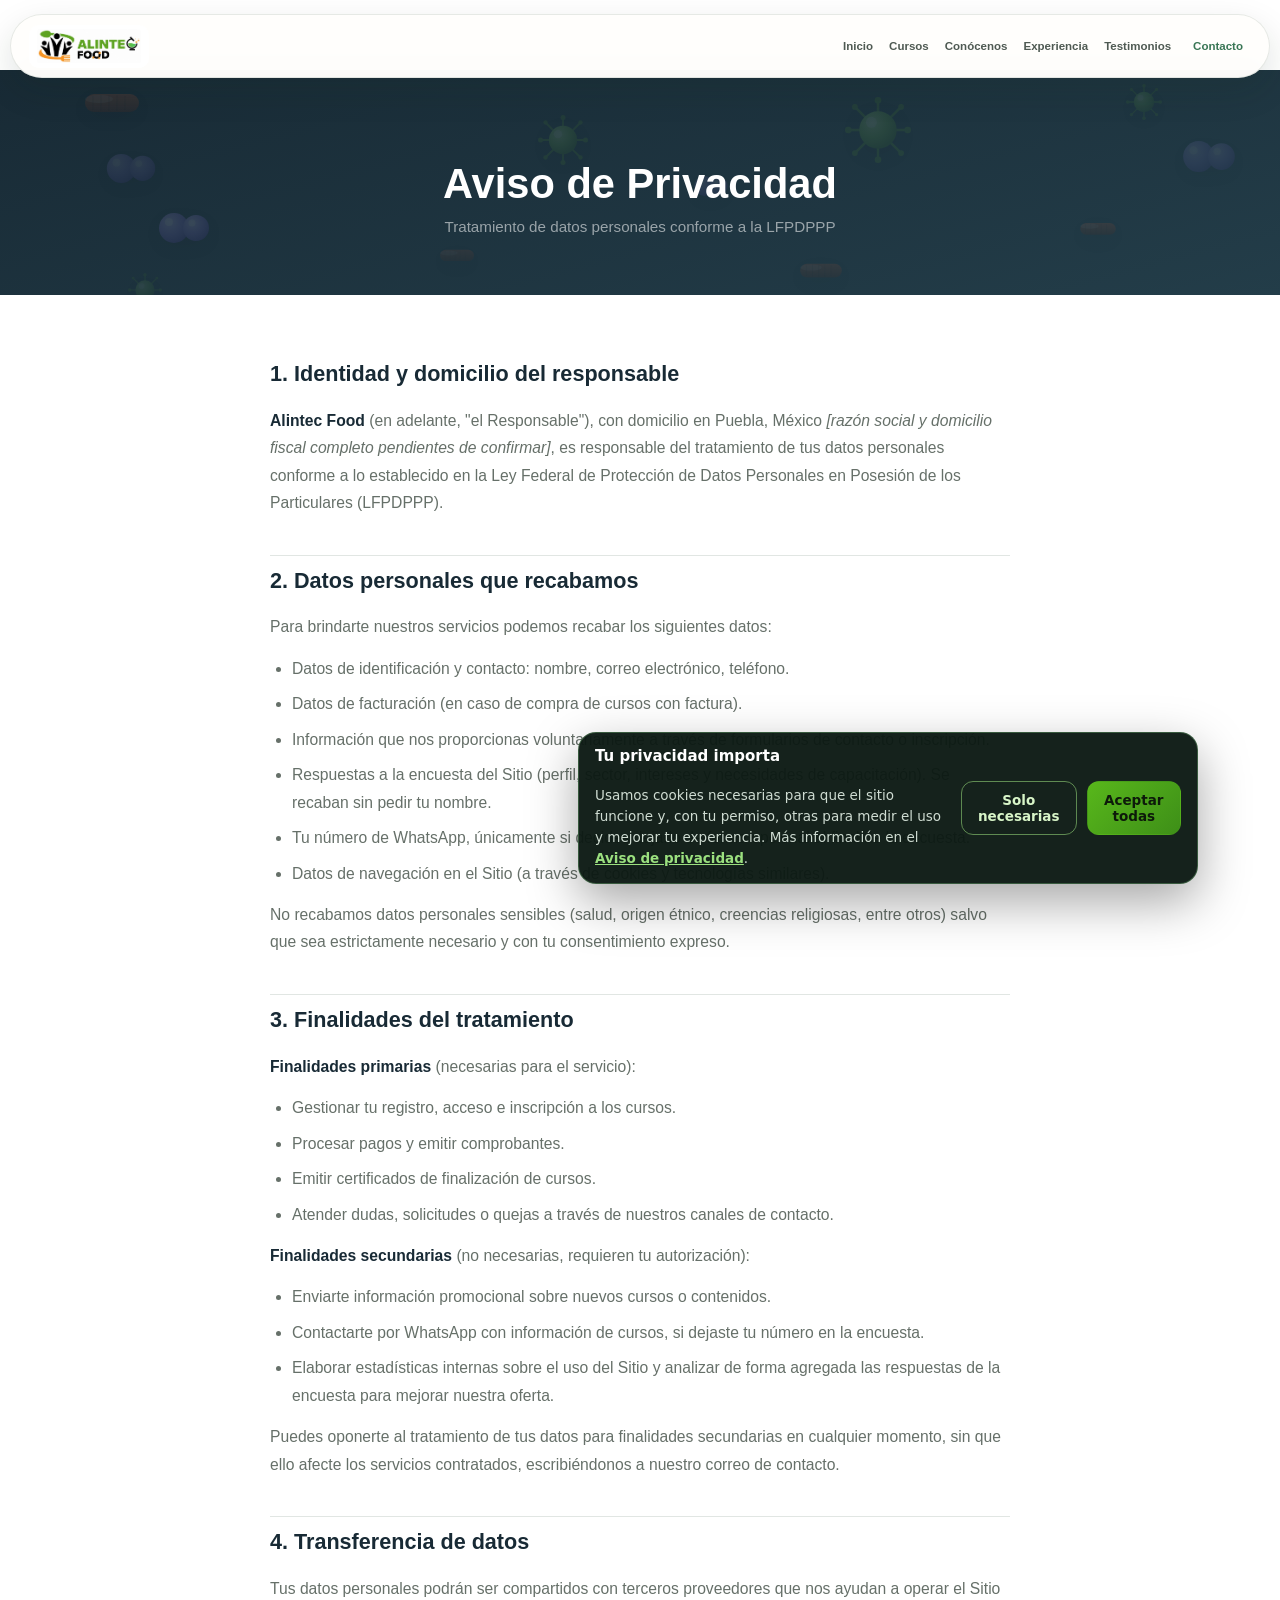
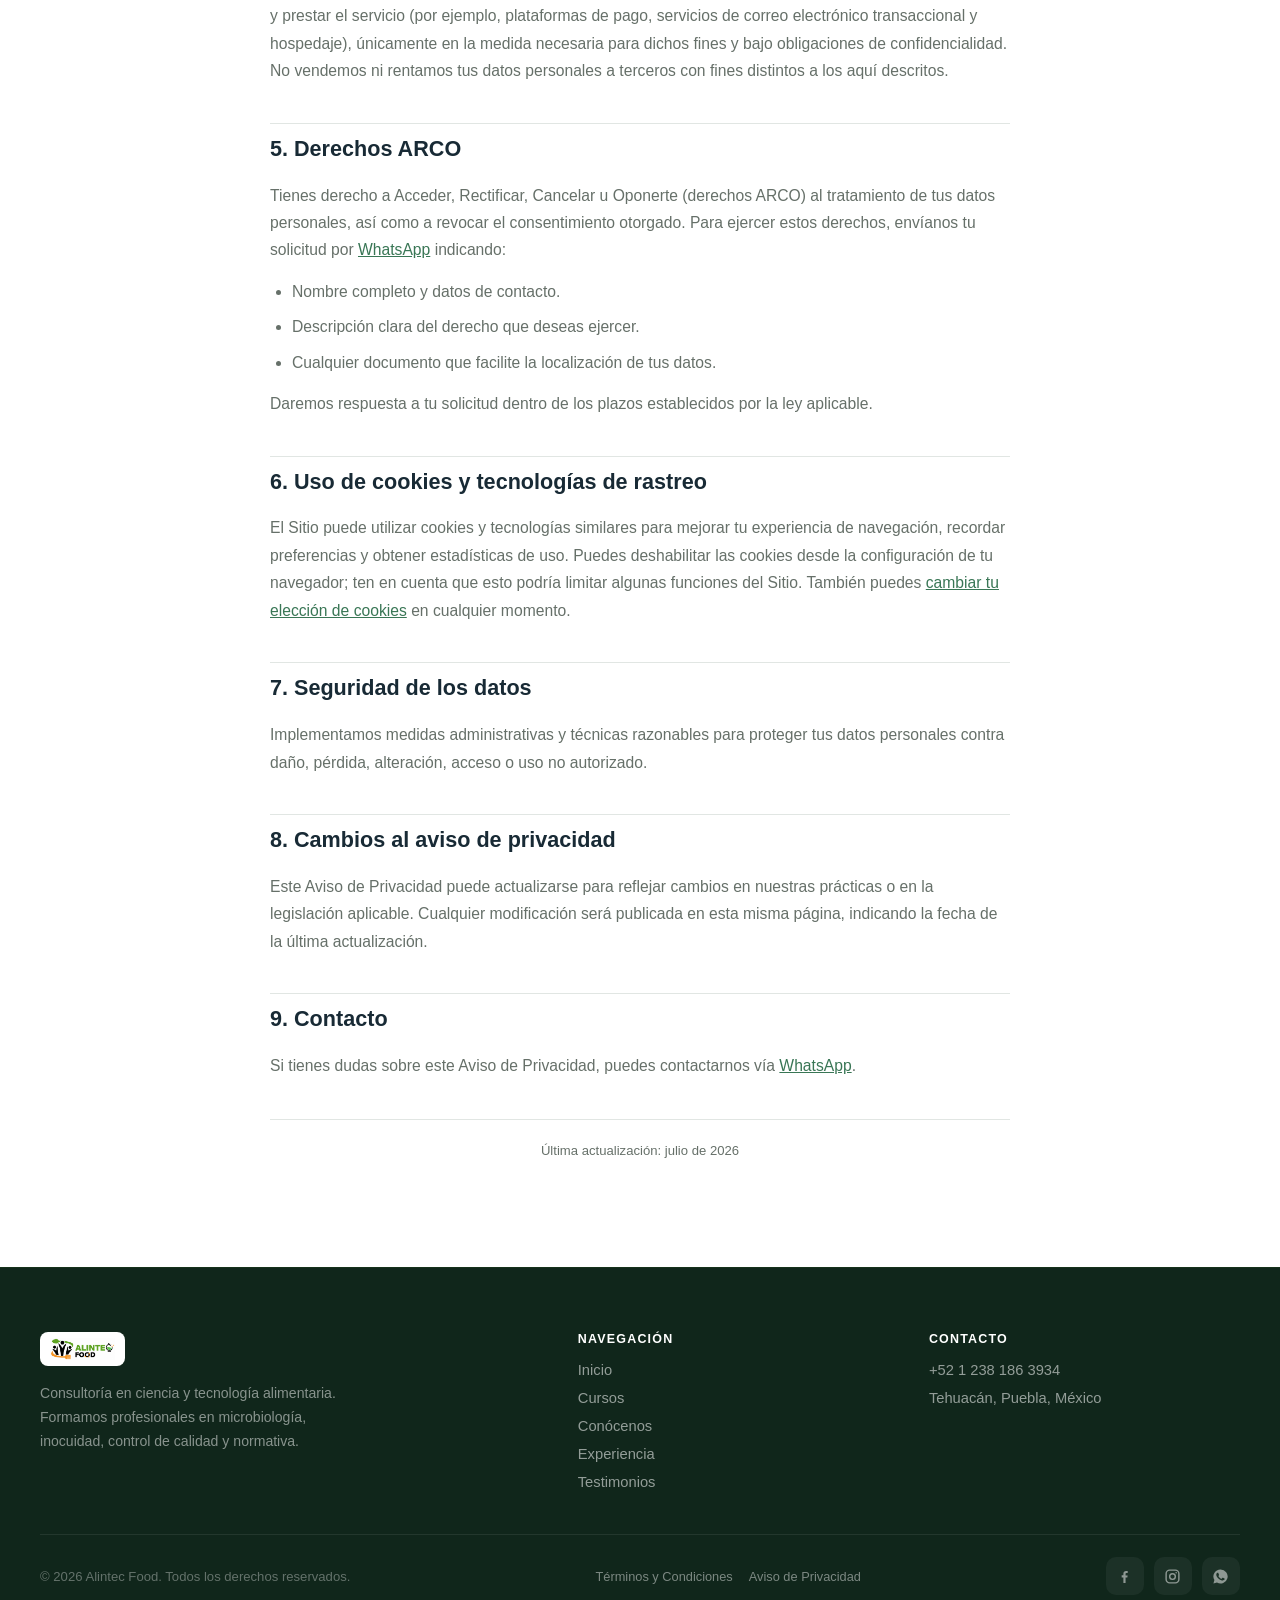
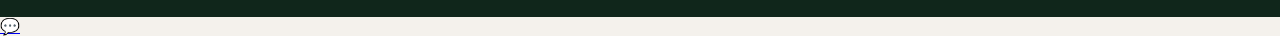
==== commit 1b81e764: "Encuesta: aviso de privacidad, límites en las reglas y gráfica de abandono - Aviso de privacidad: la" ====
--- a/aviso-de-privacidad.html
+++ b/aviso-de-privacidad.html
@@ -66,6 +66,8 @@
         <li>Datos de identificación y contacto: nombre, correo electrónico, teléfono.</li>
         <li>Datos de facturación (en caso de compra de cursos con factura).</li>
         <li>Información que nos proporcionas voluntariamente a través de formularios de contacto o inscripción.</li>
+        <li>Respuestas a la encuesta del Sitio (perfil, sector, intereses y necesidades de capacitación). Se recaban sin pedir tu nombre.</li>
+        <li>Tu número de WhatsApp, únicamente si decides dejarlo de forma opcional al final de la encuesta.</li>
         <li>Datos de navegación en el Sitio (a través de cookies y tecnologías similares).</li>
       </ul>
       <p>No recabamos datos personales sensibles (salud, origen étnico, creencias religiosas, entre otros) salvo que sea estrictamente necesario y con tu consentimiento expreso.</p>
@@ -81,7 +83,8 @@
       <p><strong>Finalidades secundarias</strong> (no necesarias, requieren tu autorización):</p>
       <ul>
         <li>Enviarte información promocional sobre nuevos cursos o contenidos.</li>
-        <li>Elaborar estadísticas internas sobre el uso del Sitio.</li>
+        <li>Contactarte por WhatsApp con información de cursos, si dejaste tu número en la encuesta.</li>
+        <li>Elaborar estadísticas internas sobre el uso del Sitio y analizar de forma agregada las respuestas de la encuesta para mejorar nuestra oferta.</li>
       </ul>
       <p>Puedes oponerte al tratamiento de tus datos para finalidades secundarias en cualquier momento, sin que ello afecte los servicios contratados, escribiéndonos a nuestro correo de contacto.</p>
 
--- a/assets/css/styles.css
+++ b/assets/css/styles.css
@@ -1504,6 +1504,11 @@
 .concept-text p { color: #667069; line-height: 1.75; }
 .concept-img-frame { border-radius: 48% 48% 22px 22px; border: 8px solid rgba(255,255,255,.72); box-shadow: 0 24px 54px rgba(28, 59, 39, .16); }
 .concept-img-badge { border: 1px solid var(--border); border-radius: 999px; box-shadow: 0 14px 34px rgba(18,45,29,.13); }
+/* Esta sección redefine arriba el grid de 2 columnas y pisaba la regla móvil: en celular debe ir en 1 columna. */
+@media (max-width: 900px) {
+  .concept-section { padding-top: 78px; }
+  .concept-grid { grid-template-columns: 1fr; gap: 38px; }
+}
 
 .trusted-logos-section { background: #173928; }
 .trusted-logos-section::before { opacity: .025; }
@@ -1753,6 +1758,34 @@
 .cert-benefits { display: grid; gap: 10px; margin: 29px 0; }.cert-benefits > div { display: grid; grid-template-columns: 38px minmax(0,1fr); align-items: center; gap: 14px; padding-bottom: 13px; border-bottom: 1px solid rgba(255,255,255,.11); }.cert-benefits > div > span { color: #E2B85B; font: 800 .65rem 'Montserrat',sans-serif; }.cert-benefits p,.cert-benefits strong,.cert-benefits small { margin: 0; display: block; }.cert-benefits strong { color: #fff; font-size: .85rem; }.cert-benefits small { margin-top: 4px; color: rgba(255,255,255,.56); font-size: .73rem; line-height: 1.45; }
 .cert-actions { display: flex; gap: 10px; flex-wrap: wrap; }.cert-btn { display: inline-flex; align-items: center; justify-content: center; min-height: 46px; padding: 12px 18px; border-radius: 999px; font-size: .77rem; font-weight: 750; text-decoration: none; }.cert-btn--primary { background: #E7C56F; color: #243126; }.cert-btn--ghost { border: 1px solid rgba(255,255,255,.25); color: #fff; }
 
+/* Copys editoriales: jerarquía moderna y datos fáciles de recorrer. */
+.panel-showcase-copy,.certificacion-copy { position: relative; }
+.showcase-index { display: inline-flex; align-items: center; gap: 10px; margin-bottom: 18px; color: #7B897F; font: 750 .62rem 'Montserrat',sans-serif; letter-spacing: .12em; text-transform: uppercase; }
+.showcase-index b { display: grid; width: 34px; height: 34px; place-items: center; border-radius: 11px; background: #244E39; color: #FFD073; font-size: .68rem; box-shadow: 0 8px 18px rgba(36,78,57,.16); }
+.showcase-index::after { content: ''; width: 46px; height: 1px; background: rgba(57,118,85,.28); }
+.panel-showcase-copy .section-title,.certificacion-copy .section-title { max-width: 690px; font-family: 'Montserrat',sans-serif; font-size: clamp(2.55rem,5.1vw,4.6rem); font-weight: 900; line-height: .95; letter-spacing: -.065em; text-wrap: balance; }
+.panel-showcase-copy .section-title em,.certificacion-copy .section-title em { font-style: normal; }
+.panel-showcase-copy .section-title em { color: #B9674F; }
+.panel-showcase-copy .section-subtitle,.certificacion-copy .section-subtitle { max-width: 690px; font-size: 1rem; line-height: 1.72; }
+.panel-pulse { display: flex; align-items: center; gap: 13px; max-width: 610px; margin: 23px 0 4px; padding: 13px 16px; border: 1px solid rgba(57,118,85,.16); border-radius: 16px; background: #EEF5ED; }
+.panel-pulse > i { flex: 0 0 auto; width: 11px; height: 11px; border: 3px solid #D6E9D9; border-radius: 50%; background: #4C9562; box-shadow: 0 0 0 5px rgba(76,149,98,.09); animation: livePulse 1.8s ease-out infinite; }
+.panel-pulse span,.panel-pulse strong,.panel-pulse small { display: block; }.panel-pulse strong { color: #244531; font-size: .78rem; }.panel-pulse small { margin-top: 3px; color: #708078; font-size: .68rem; line-height: 1.35; }
+.panel-feature-list { grid-template-columns: repeat(3,minmax(0,1fr)); gap: 10px; }
+.panel-feature { align-content: start; grid-template-columns: 1fr; min-height: 142px; padding: 16px; }
+.panel-feature > span { width: 41px; height: 41px; margin-bottom: 7px; border-radius: 13px; }.panel-feature:nth-child(2)>span { background: #FCECE7; color: #B9674F; }.panel-feature:nth-child(3)>span { background: #F7EED8; color: #9B6A1F; }
+.panel-feature strong { font-size: .78rem; line-height: 1.3; }.panel-feature small { font-size: .67rem; }
+.showcase-link { min-height: 43px; padding: 0 5px; font-size: .82rem; }
+
+.showcase-index--light { color: rgba(255,255,255,.57); }.showcase-index--light b { background: #E7C56F; color: #3F310F; box-shadow: 0 9px 20px rgba(3,18,10,.2); }.showcase-index--light::after { background: rgba(255,255,255,.19); }
+.certificacion-copy .section-title em { color: #FFD073; }
+.cert-trust-strip { display: grid; grid-template-columns: repeat(3,minmax(0,1fr)); gap: 8px; margin: 23px 0 8px; }
+.cert-trust-strip span { padding: 12px 11px; border: 1px solid rgba(255,255,255,.13); border-radius: 14px; background: rgba(255,255,255,.055); color: rgba(255,255,255,.58); font-size: .64rem; line-height: 1.35; }
+.cert-trust-strip b { display: block; margin-bottom: 4px; color: #FFD073; font-size: .72rem; }
+.cert-benefits { grid-template-columns: repeat(3,minmax(0,1fr)); gap: 9px; margin: 17px 0 24px; }
+.cert-benefits > div { align-content: start; grid-template-columns: 1fr; min-height: 128px; padding: 15px; border: 1px solid rgba(255,255,255,.12); border-radius: 16px; background: rgba(255,255,255,.045); }
+.cert-benefits > div > span { display: grid; width: 32px; height: 32px; margin-bottom: 12px; place-items: center; border-radius: 10px; background: rgba(226,184,91,.13); }
+.cert-benefits strong { font-size: .78rem; line-height: 1.3; }.cert-benefits small { font-size: .66rem; }
+
 /* Testimonios y contacto: se elimina por completo el azul anterior. */
 .testimonios-section { background: #214532 !important; }
 .testimonios-section .tm-principal { background: rgba(255,255,255,.07); border-color: rgba(184,219,190,.25); }.testimonios-section .tm-card { background: rgba(255,255,255,.055); border-color: rgba(184,219,190,.15); }.testimonios-section .tm-card:hover { background: rgba(255,255,255,.085); border-color: rgba(226,184,91,.32); }.testimonios-section .tm-avatar { background: #315F47; box-shadow: 0 0 0 3px #81B28A,0 10px 24px rgba(0,0,0,.25); }
@@ -1787,6 +1820,7 @@
   .panel-3d-stage { min-height: 380px; }.cert-3d-stage { min-height: 390px; }
   .panel-sim { width: 103%; border-width: 5px; border-radius: 17px; box-shadow: 0 24px 44px rgba(21,50,32,.2),-7px 10px 0 #D8E3D7; }.panel-sim__top { height: 40px; padding-inline: 11px; }.panel-sim__body { height: calc(100% - 40px); grid-template-columns: 38px minmax(0,1fr); }.panel-sim__rail { gap: 11px; padding-top: 14px; }.panel-sim__rail i { width: 11px; height: 11px; }.panel-sim__content { gap: 8px; padding: 10px; }.panel-sim__welcome { padding: 9px; }.panel-sim__welcome span { display: none; }.panel-sim__course { min-height: 145px; padding: 13px; }.panel-sim__course strong { font-size: .72rem; }.panel-sim__course em { width: 39px; height: 39px; border-width: 3px; font-size: .55rem; }.panel-sim__cards { gap: 5px; }.panel-sim__cards > div { padding: 7px; }.panel-float-card { padding: 9px 10px; }.panel-float-card--xp { right: -4%; }.panel-float-card--live { left: -2%; bottom: 5%; }.panel-orbit--one { width: 310px; height: 310px; }.panel-orbit--two { width: 370px; height: 230px; }
   .cert-sheet { width: 102%; padding: 28px 29px 23px; border-width: 6px; box-shadow: 0 26px 48px rgba(3,18,10,.3),-8px 11px 0 #C9D9C8; }.cert-sheet__eyebrow { margin-top: 25px; }.cert-sheet__title { font-size: 1.05rem; }.cert-sheet__to { margin-top: 14px; }.cert-sheet__foot { left: 29px; right: 29px; bottom: 22px; }.cert-seal { right: 35px; bottom: 21px; width: 51px; height: 51px; }.cert-seal svg { width: 22px; }.cert-verify-chip { right: -3%; bottom: 3%; }.cert-halo { width: 330px; height: 330px; }.cert-actions { display: grid; grid-template-columns: 1fr; }.cert-btn { width: 100%; }
+  .panel-showcase-copy .section-title,.certificacion-copy .section-title { font-size: clamp(2.35rem,12vw,3.25rem); }.panel-feature-list,.cert-trust-strip,.cert-benefits { grid-template-columns: 1fr; }.panel-feature,.cert-benefits>div { min-height: 0; }.panel-feature { grid-template-columns: 42px minmax(0,1fr); }.panel-feature>span { margin-bottom: 0; }.cert-trust-strip span { padding: 11px 13px; }.cert-benefits>div { grid-template-columns: 34px minmax(0,1fr); }.cert-benefits>div>span { margin-bottom: 0; }
 }
 @media (prefers-reduced-motion:reduce) {
   .panel-sim,.panel-3d-stage::after,.panel-orbit,.panel-float-card,.panel-float-card--live i,.panel-sim__course span b,.panel-sim__cards i,.panel-sim__course em,.cert-sheet,.cert-halo,.cert-seal,.cert-verify-chip { animation: none !important; }
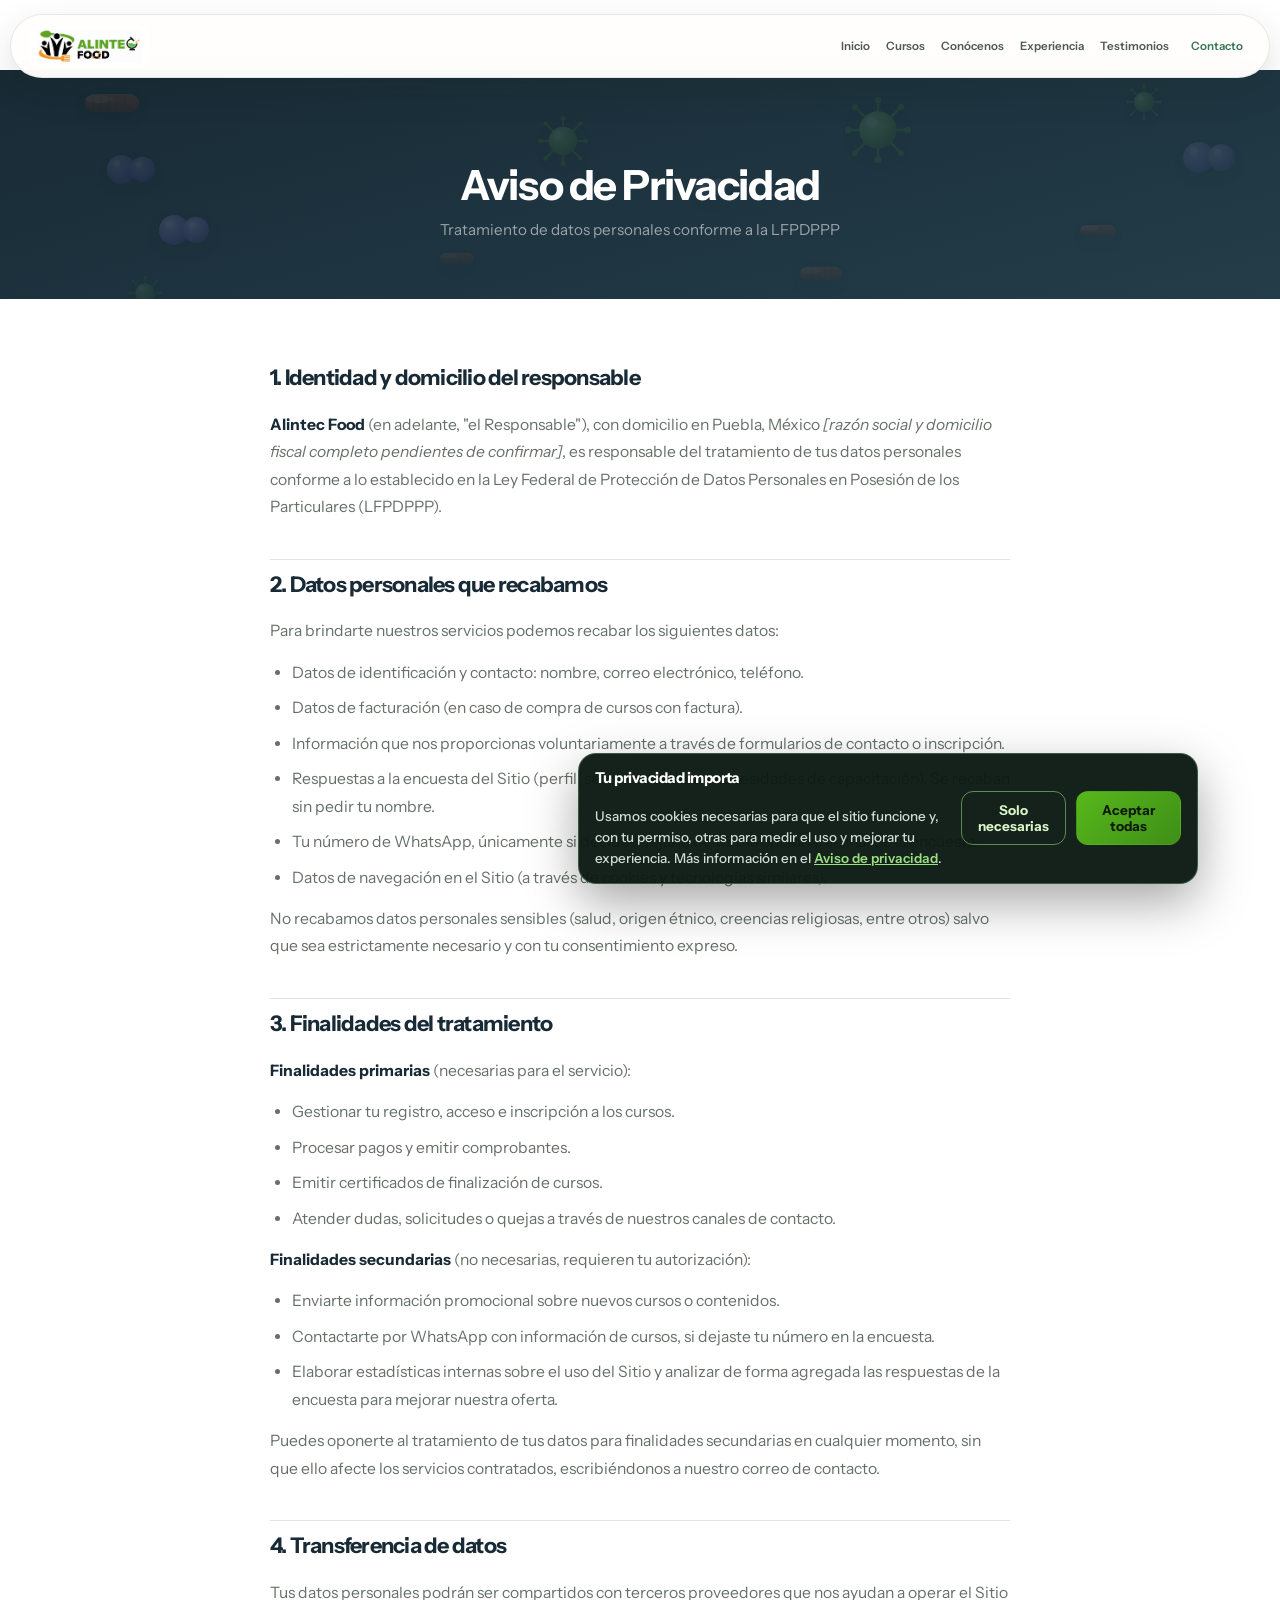
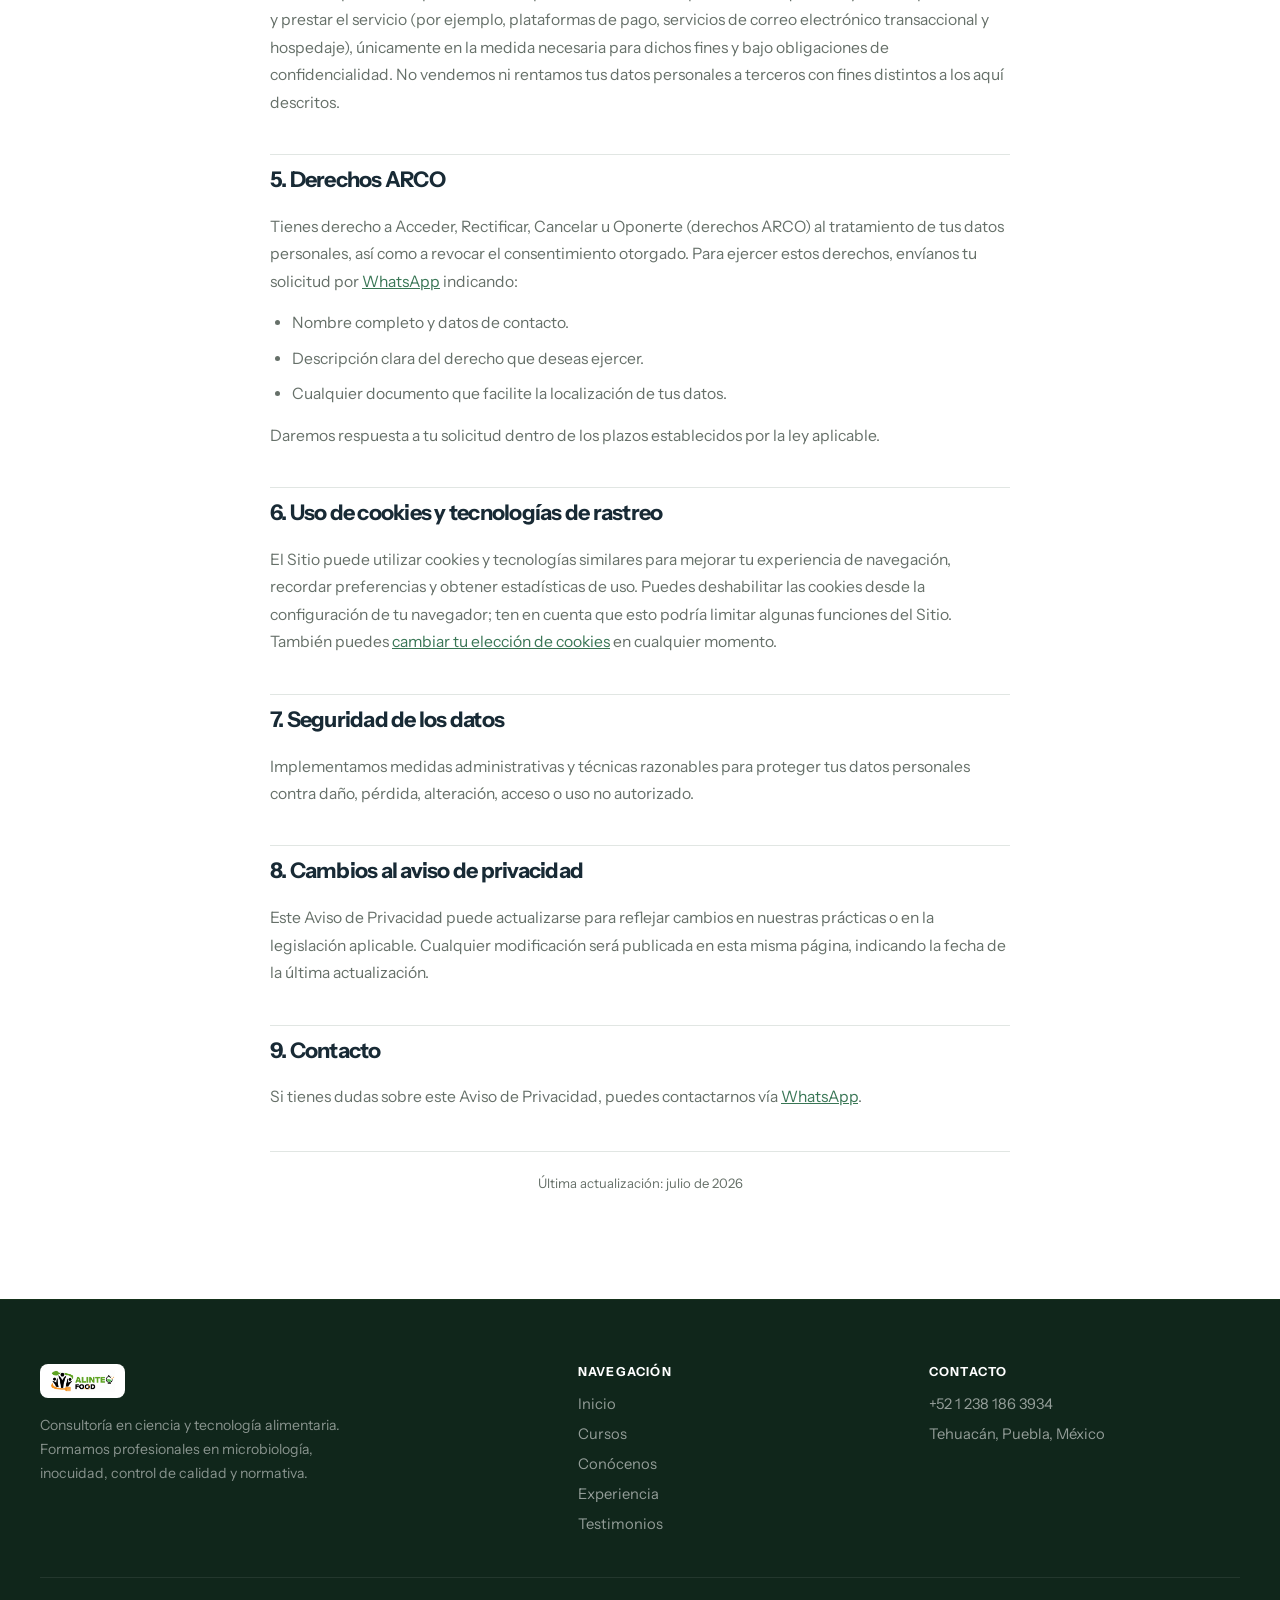
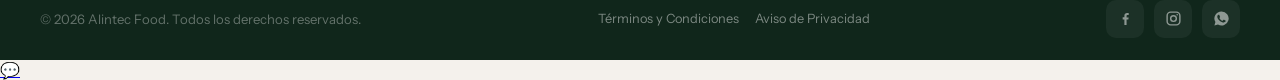
==== commit 546f5265: "Limpieza de la revisión: letra del sitio en las páginas legales, se quita el CSS muerto de las estad" ====
--- a/aviso-de-privacidad.html
+++ b/aviso-de-privacidad.html
@@ -8,8 +8,8 @@
   <link rel="icon" href="assets/img/favicon-alintec.png" type="image/png">
   <link rel="preconnect" href="https://fonts.googleapis.com">
   <link rel="preconnect" href="https://fonts.gstatic.com" crossorigin>
-  <link href="https://fonts.googleapis.com/css2?family=Outfit:wght@300;400;500;600;700;800;900&family=Playfair+Display:ital,wght@0,500;0,700;1,500&display=swap" rel="stylesheet">
-  <link rel="stylesheet" href="assets/css/styles.css?v=20260929-2">
+  <link href="https://fonts.googleapis.com/css2?family=Instrument+Sans:ital,wght@0,400;0,500;0,600;0,700;1,400;1,500&display=swap" rel="stylesheet">
+  <link rel="stylesheet" href="assets/css/styles.css?v=20261006-1">
 </head>
 <body>
 
--- a/assets/css/styles.css
+++ b/assets/css/styles.css
@@ -23,7 +23,7 @@
 * { margin: 0; padding: 0; box-sizing: border-box; }
 html { scroll-behavior: smooth; }
 body {
-  font-family: 'Montserrat', sans-serif;
+  font-family: 'Instrument Sans', system-ui, sans-serif;
   background: var(--white);
   color: var(--text);
   overflow-x: hidden;
@@ -125,7 +125,7 @@
 .hero-badge::before { content: '🔬'; }
 @keyframes slideDown { from { opacity:0; transform: translateY(-20px); } }
 .hero h1 {
-  font-family: 'Montserrat', sans-serif;
+  font-family: 'Instrument Sans', system-ui, sans-serif;
   font-size: clamp(2.3rem, 4vw, 3.4rem);
   font-weight: 800; color: var(--white); letter-spacing: -1px;
   line-height: 1.14; margin-bottom: 22px;
@@ -167,14 +167,6 @@
   transition: all 0.3s; display: inline-block;
 }
 .btn-secondary:hover { border-color: var(--primary); color: var(--primary); }
-.hero-stats {
-  display: flex; gap: 44px; margin-top: 52px;
-  animation: slideUp 0.8s ease 0.8s both;
-}
-.stat { text-align: left; display: flex; align-items: baseline; gap: 6px; flex-wrap: wrap; }
-.stat-num { font-size: 1.9rem; font-weight: 800; color: var(--primary); line-height: 1; }
-.stat:nth-child(2) .stat-num { color: var(--accent); }
-.stat-label { font-size: 0.8rem; color: rgba(255,255,255,0.45); }
 
 /* ══════ HERO · MICROORGANISMOS DE FONDO (toda la sección) ══════ */
 .hero-microbes-bg {
@@ -297,8 +289,6 @@
   .hero-content { max-width: 100%; text-align: center; margin: 0 auto; }
   .hero p { max-width: 560px; margin: 0 auto 36px; }
   .hero-btns { justify-content: center; }
-  .hero-stats { justify-content: center; }
-  .stat { text-align: center; justify-content: center; }
   .hero-visual { margin-top: 10px; min-height: 380px; }
   .lab-scene { width: 100%; max-width: 380px; height: 380px; }
   .lab-flask { width: 220px; }
@@ -314,8 +304,6 @@
   .hero p { font-size: .98rem; max-width: 100%; margin-bottom: 28px; }
   .hero-btns { gap: 12px; }
   .btn-primary, .btn-secondary, .btn-vip { padding: 13px 22px; font-size: .92rem; width: 100%; text-align: center; }
-  .hero-stats { gap: 24px; row-gap: 16px; margin-top: 36px; }
-  .stat-num { font-size: 1.5rem; }
   .hero-visual { min-height: 300px; }
   .lab-scene { max-width: 280px; height: 300px; }
   .lab-flask { width: 160px; }
@@ -339,7 +327,7 @@
   box-shadow: 0 0 0 4px rgba(88,183,27,0.15);
 }
 .section-title {
-  font-family: 'Montserrat', sans-serif;
+  font-family: 'Instrument Sans', system-ui, sans-serif;
   font-size: clamp(1.9rem, 4vw, 2.7rem);
   font-weight: 700; color: var(--dark); line-height: 1.2;
 }
@@ -383,7 +371,7 @@
 }
 .trusted-logos-header .section-tag { color: var(--primary-light); justify-content: center; margin-bottom: 8px; }
 .trusted-logos-header h2 {
-  font-family: 'Montserrat', sans-serif;
+  font-family: 'Instrument Sans', system-ui, sans-serif;
   font-size: clamp(1rem, 1.8vw, 1.25rem);
   color: rgba(255,255,255,0.85);
   font-weight: 600;
@@ -550,7 +538,7 @@
   align-items: center;
 }
 .concept-title {
-  font-family: 'Montserrat', sans-serif;
+  font-family: 'Instrument Sans', system-ui, sans-serif;
   font-size: clamp(2rem, 3.4vw, 2.65rem);
   font-weight: 800; color: var(--dark); letter-spacing: -0.5px;
   line-height: 1.18; margin-bottom: 20px;
@@ -659,7 +647,7 @@
   margin-bottom: 14px;
 }
 .areas-feature__text h3 {
-  font-family: 'Montserrat', sans-serif; color: var(--white);
+  font-family: 'Instrument Sans', system-ui, sans-serif; color: var(--white);
   font-size: clamp(1.4rem, 2.6vw, 1.9rem); font-weight: 800; letter-spacing: -.3px;
   margin-bottom: 12px; line-height: 1.25;
 }
@@ -764,11 +752,11 @@
 }
 .tm-quote {
   position: absolute; right: 30px; top: -8px; pointer-events: none;
-  font: 900 10rem/1 Georgia, 'Times New Roman', serif; color: rgba(88,183,27,0.16);
+  font: 900 10rem/1 'Instrument Sans', system-ui, sans-serif; color: rgba(88,183,27,0.16);
 }
 .tm-principal .tm-cuerpo { position: relative; display: grid; gap: 14px; }
 .tm-principal .tm-text {
-  font: 500 clamp(1.15rem, 2.2vw, 1.5rem)/1.55 Georgia, 'Times New Roman', serif; color: var(--white);
+  font: 500 clamp(1.15rem, 2.2vw, 1.5rem)/1.55 'Instrument Sans', system-ui, sans-serif; color: var(--white);
 }
 
 .tm-grid { display: grid; grid-template-columns: repeat(2, minmax(0, 1fr)); gap: 22px; }
@@ -880,7 +868,7 @@
   background: rgba(255,255,255,0.05);
   border: 1px solid rgba(88,183,27,0.12);
   border-radius: 12px; color: var(--white);
-  font-family: 'Montserrat', sans-serif; font-size: 0.92rem;
+  font-family: 'Instrument Sans', system-ui, sans-serif; font-size: 0.92rem;
   transition: all 0.3s; outline: none;
 }
 .form-group input:focus,
@@ -895,7 +883,7 @@
   background: linear-gradient(135deg, var(--primary), var(--primary-dark));
   color: var(--dark); font-weight: 700; font-size: 1rem;
   border: none; border-radius: 14px; cursor: pointer;
-  transition: all 0.3s; font-family: 'Montserrat', sans-serif;
+  transition: all 0.3s; font-family: 'Instrument Sans', system-ui, sans-serif;
 }
 .form-submit:hover {
   transform: translateY(-2px);
@@ -919,7 +907,7 @@
 .footer-logo { height: 34px; width: auto; border-radius: 8px; object-fit: contain; background: var(--white); padding: 6px 10px; align-self: flex-start; }
 .footer-desc { color: rgba(255,255,255,0.5); font-size: 0.88rem; line-height: 1.7; max-width: 320px; }
 .footer-col__title {
-  color: var(--white); font-family: 'Montserrat', sans-serif;
+  color: var(--white); font-family: 'Instrument Sans', system-ui, sans-serif;
   font-size: 0.78rem; font-weight: 700; letter-spacing: 1.2px;
   text-transform: uppercase; margin-bottom: 4px;
 }
@@ -963,7 +951,7 @@
 /* ══════ ICONOS FLOTANTES: Facebook / Instagram / WhatsApp ══════ */
 .social-float-stack {
   position: fixed; bottom: 24px; right: 24px; z-index: 999;
-  display: flex; flex-direction: column; gap: 12px;
+  display: flex; flex-direction: column; align-items: center; gap: 12px;
 }
 .social-float {
   width: 52px; height: 52px; border-radius: 50%;
@@ -1047,7 +1035,7 @@
   text-transform: uppercase; letter-spacing: 2px; margin-bottom: 14px;
 }
 .curso-modal__body h3 {
-  font-family: 'Montserrat', sans-serif; font-size: 1.5rem; font-weight: 800;
+  font-family: 'Instrument Sans', system-ui, sans-serif; font-size: 1.5rem; font-weight: 800;
   color: var(--dark); line-height: 1.25; margin-bottom: 16px; letter-spacing: -.3px;
 }
 .curso-modal__instructor {
@@ -1106,7 +1094,6 @@
   }
   .hamburger { display: flex; }
   .contacto-grid { grid-template-columns: 1fr; }
-  .hero-stats { gap: 20px; flex-wrap: wrap; }
   .section-container { padding: 0 20px; }
   .section { padding: 60px 0; }
   .nav-inner { padding: 0 16px; }
@@ -1135,7 +1122,7 @@
   position: relative; overflow: hidden;
 }
 .legal-hero h1 {
-  font-family: 'Montserrat', sans-serif; color: var(--white);
+  font-family: 'Instrument Sans', system-ui, sans-serif; color: var(--white);
   font-size: clamp(1.8rem, 4vw, 2.6rem); margin-bottom: 10px;
   position: relative; z-index: 2;
 }
@@ -1145,7 +1132,7 @@
   color: var(--text-light); line-height: 1.75; font-size: 0.98rem;
 }
 .legal-content h2 {
-  font-family: 'Montserrat', sans-serif; color: var(--dark);
+  font-family: 'Instrument Sans', system-ui, sans-serif; color: var(--dark);
   font-size: 1.35rem; margin: 38px 0 14px; padding-top: 6px;
   border-top: 1px solid var(--border);
 }
@@ -1256,7 +1243,7 @@
 }
 .exp-card__num {
   position: absolute; top: 22px; left: 24px;
-  font-family: 'Montserrat', sans-serif; font-weight: 800; font-size: 1rem;
+  font-family: 'Instrument Sans', system-ui, sans-serif; font-weight: 800; font-size: 1rem;
   color: var(--primary-light); letter-spacing: 1px;
 }
 .exp-card__icon {
@@ -1267,7 +1254,7 @@
 .exp-card__icon svg { width: 100%; height: 100%; }
 .exp-card__title {
   position: absolute; left: 24px; right: 24px; bottom: 22px;
-  color: #fff; font-family: 'Montserrat', sans-serif; font-weight: 700;
+  color: #fff; font-family: 'Instrument Sans', system-ui, sans-serif; font-weight: 700;
   font-size: 1.15rem; line-height: 1.3;
   transform: translateY(6px);
   transition: transform .4s ease;
@@ -1410,7 +1397,7 @@
 .hero h1 {
   max-width: 670px;
   margin-bottom: 25px;
-  font-family: 'Lora', Georgia, serif;
+  font-family: 'Instrument Sans', system-ui, sans-serif;
   font-size: clamp(3rem, 5.35vw, 5.15rem);
   font-weight: 500;
   letter-spacing: -.045em;
@@ -1453,30 +1440,6 @@
   backdrop-filter: blur(8px);
 }
 .btn-vip:hover { color: #fff; border-color: #A7C99F; background: rgba(47, 105, 72, .28); }
-.hero-stats {
-  width: fit-content;
-  margin-top: 42px;
-  padding: 18px 22px;
-  gap: 0;
-  border: 1px solid rgba(223, 235, 224, .16);
-  border-radius: 20px;
-  background: rgba(7, 23, 14, .45);
-  backdrop-filter: blur(12px);
-  -webkit-backdrop-filter: blur(12px);
-}
-.stat { min-width: 158px; padding: 0 20px; display: block; }
-.stat:first-child { padding-left: 0; }
-.stat:last-child { padding-right: 0; }
-.stat + .stat { border-left: 1px solid rgba(255,255,255,.14); }
-.stat-num,
-.stat:nth-child(2) .stat-num {
-  margin-bottom: 5px;
-  color: #D5B35D;
-  font-family: 'Lora', Georgia, serif;
-  font-size: 1.75rem;
-  font-weight: 600;
-}
-.stat-label { color: rgba(255,255,255,.62); font-size: .72rem; }
 
 /* Ritmo editorial en el resto de la página */
 .section { padding: 106px 0; }
@@ -1489,7 +1452,7 @@
 .areas-feature__text h3,
 .curso-info h3,
 .contact-section h2 {
-  font-family: 'Lora', Georgia, serif;
+  font-family: 'Instrument Sans', system-ui, sans-serif;
   font-weight: 600;
   letter-spacing: -.035em;
 }
@@ -1553,7 +1516,7 @@
 .exp-card img { filter: grayscale(20%) brightness(.62); }
 .exp-card__num,
 .exp-card__icon { color: #D8BC71; }
-.exp-card__title { font-family: 'Lora', Georgia, serif; font-weight: 600; }
+.exp-card__title { font-family: 'Instrument Sans', system-ui, sans-serif; font-weight: 600; }
 
 .testimonios-section { background: linear-gradient(145deg,#10281C,#1D4430); }
 .test-card { border-color: rgba(255,255,255,.1); border-radius: 22px; background: rgba(255,255,255,.055); }
@@ -1639,10 +1602,6 @@
   .hero p { max-width: 560px; margin-inline: 0; font-size: .91rem; line-height: 1.62; }
   .hero-btns { justify-content: flex-start; }
   .btn-primary,.btn-vip { width: auto; padding-inline: 19px; }
-  .hero-stats { width: 100%; margin-top: 28px; padding: 14px 13px; }
-  .stat { min-width: 0; flex: 1 1 33%; padding: 0 11px; }
-  .stat-num,.stat:nth-child(2) .stat-num { font-size: 1.35rem; }
-  .stat-label { font-size: .62rem; line-height: 1.3; }
   .section { padding: 78px 0; }
   .section-container { padding-inline: 20px; }
   .concept-grid { gap: 38px; }
@@ -1661,10 +1620,6 @@
   .hero-inner { min-height: 800px; padding-inline: 17px; }
   .hero-btns { display: grid; grid-template-columns: 1fr 1fr; }
   .btn-primary,.btn-vip { width: 100%; padding-inline: 13px; font-size: .82rem; }
-  .hero-stats { gap: 0; }
-  .stat { padding-inline: 8px; }
-  .stat-num,.stat:nth-child(2) .stat-num { font-size: 1.16rem; }
-  .stat-label { font-size: .56rem; }
 }
 
 /* Paleta pública Alintec 2026: verde de marca suave, sin dominar la interfaz. */
@@ -1695,8 +1650,6 @@
 .btn-primary { background: var(--primary-dark) !important; box-shadow: 0 10px 24px rgba(57,118,85,.22) !important; }
 .btn-primary:hover { background: #2F6548 !important; }
 .btn-vip { background: rgba(255,255,255,.08) !important; border-color: rgba(255,255,255,.34) !important; color: #fff !important; }
-.hero-stats { background: rgba(20,40,51,.78); border-color: rgba(255,255,255,.15); }
-.stat-num { color: #A8D3AF; }.stat:nth-child(2) .stat-num { color: #E5A188; }
 .section-tag { color: var(--primary-dark); }.tag-dot { background: var(--accent); }
 .section-divider { background: var(--accent); }
 .curso-card,.test-card,.contact-form,.concept-img-badge { background: #FFFEFC; }
@@ -1724,7 +1677,7 @@
 .certificacion-copy .section-subtitle { font-size: .97rem; line-height: 1.75; }
 .panel-feature-list { display: grid; gap: 11px; margin: 30px 0; }
 .panel-feature { display: grid; grid-template-columns: 38px minmax(0,1fr); align-items: center; gap: 13px; padding: 13px 15px; border: 1px solid rgba(57,118,85,.13); border-radius: 15px; background: #fff; box-shadow: 0 8px 23px rgba(24,55,37,.055); }
-.panel-feature > span { display: grid; place-items: center; width: 38px; height: 38px; border-radius: 11px; background: #E7F1E8; color: #397655; font: 800 .67rem 'Montserrat',sans-serif; }
+.panel-feature > span { display: grid; place-items: center; width: 38px; height: 38px; border-radius: 11px; background: #E7F1E8; color: #397655; font: 800 .67rem 'Instrument Sans', system-ui, sans-serif; }
 .panel-feature strong,.panel-feature small { display: block; }.panel-feature strong { margin-bottom: 3px; color: #1F3127; font-size: .86rem; }.panel-feature small { color: #707970; font-size: .74rem; line-height: 1.4; }
 .showcase-link { display: inline-flex; align-items: center; gap: 13px; color: #397655; font-weight: 750; font-size: .88rem; text-decoration: none; }.showcase-link span { display: grid; place-items: center; width: 31px; height: 31px; border: 1px solid rgba(57,118,85,.28); border-radius: 50%; transition: transform .25s ease; }.showcase-link:hover span { transform: translateX(4px); }
 
@@ -1741,8 +1694,8 @@
 .panel-sim__body { height: calc(100% - 50px); display: grid; grid-template-columns: 54px minmax(0,1fr); }
 .panel-sim__rail { display: flex; flex-direction: column; align-items: center; gap: 16px; padding-top: 22px; border-right: 1px solid #E1E8E0; background: #fff; }.panel-sim__rail i { width: 15px; height: 15px; border: 2px solid #A9B4AB; border-radius: 5px; }.panel-sim__rail i.is-active { border-color: #4E9161; background: #DDECDD; box-shadow: 0 0 0 7px #F0F6F0; }
 .panel-sim__content { min-width: 0; display: grid; grid-template-columns: 1.2fr .8fr; grid-template-rows: auto 1fr; gap: 13px; padding: 18px; }
-.panel-sim__welcome { grid-column: 1/-1; display: flex; align-items: baseline; gap: 11px; padding: 14px 16px; border-radius: 15px; background: #fff; }.panel-sim__welcome small { color: #7A8B80; font-size: .45rem; font-weight: 800; letter-spacing: .13em; }.panel-sim__welcome strong { color: #223B2C; font: 700 .92rem 'Lora',serif; }.panel-sim__welcome span { margin-left: auto; color: #849087; font-size: .5rem; }
-.panel-sim__course { min-height: 205px; display: flex; align-items: flex-end; justify-content: space-between; gap: 16px; padding: 21px; border-radius: 18px; background: #244B36; color: #fff; box-shadow: 0 16px 29px rgba(28,67,43,.19); }.panel-sim__course div { display: grid; gap: 8px; }.panel-sim__course small { color: #B8DBBE; font-size: .48rem; letter-spacing: .13em; font-weight: 800; }.panel-sim__course strong { max-width: 220px; font: 700 1.03rem/1.27 'Lora',serif; }.panel-sim__course span { color: rgba(255,255,255,.66); font-size: .52rem; }.panel-sim__course span b { display: inline-block; width: 66px; height: 4px; margin-right: 6px; border-radius: 5px; background: #8DC399; animation: courseProgress 3.5s ease-in-out infinite; transform-origin: left; }.panel-sim__course em { display: grid; place-items: center; flex: 0 0 auto; width: 52px; height: 52px; border: 5px solid rgba(255,255,255,.15); border-top-color: #A8D3AF; border-radius: 50%; color: #fff; font: 800 .72rem 'Montserrat',sans-serif; animation: courseRing 8s linear infinite; }
+.panel-sim__welcome { grid-column: 1/-1; display: flex; align-items: baseline; gap: 11px; padding: 14px 16px; border-radius: 15px; background: #fff; }.panel-sim__welcome small { color: #7A8B80; font-size: .45rem; font-weight: 800; letter-spacing: .13em; }.panel-sim__welcome strong { color: #223B2C; font: 700 .92rem 'Instrument Sans', system-ui, sans-serif; }.panel-sim__welcome span { margin-left: auto; color: #849087; font-size: .5rem; }
+.panel-sim__course { min-height: 205px; display: flex; align-items: flex-end; justify-content: space-between; gap: 16px; padding: 21px; border-radius: 18px; background: #244B36; color: #fff; box-shadow: 0 16px 29px rgba(28,67,43,.19); }.panel-sim__course div { display: grid; gap: 8px; }.panel-sim__course small { color: #B8DBBE; font-size: .48rem; letter-spacing: .13em; font-weight: 800; }.panel-sim__course strong { max-width: 220px; font: 700 1.03rem/1.27 'Instrument Sans', system-ui, sans-serif; }.panel-sim__course span { color: rgba(255,255,255,.66); font-size: .52rem; }.panel-sim__course span b { display: inline-block; width: 66px; height: 4px; margin-right: 6px; border-radius: 5px; background: #8DC399; animation: courseProgress 3.5s ease-in-out infinite; transform-origin: left; }.panel-sim__course em { display: grid; place-items: center; flex: 0 0 auto; width: 52px; height: 52px; border: 5px solid rgba(255,255,255,.15); border-top-color: #A8D3AF; border-radius: 50%; color: #fff; font: 800 .72rem 'Instrument Sans', system-ui, sans-serif; animation: courseRing 8s linear infinite; }
 .panel-sim__cards { display: grid; gap: 9px; }.panel-sim__cards > div { position: relative; overflow: hidden; display: grid; grid-template-columns: 1fr auto; align-items: center; padding: 11px 12px; border: 1px solid #E0E7DF; border-radius: 13px; background: #fff; }.panel-sim__cards span { color: #859087; font-size: .43rem; letter-spacing: .11em; font-weight: 800; }.panel-sim__cards strong { grid-row: 1/span 2; grid-column: 2; color: #315D43; font-size: 1rem; }.panel-sim__cards i { width: 58%; height: 4px; margin-top: 7px; border-radius: 4px; background: #DDECDD; animation: miniProgress 4s ease-in-out infinite; transform-origin: left; }.panel-sim__cards > div:nth-child(2) i { animation-delay: -.8s; }.panel-sim__cards > div:nth-child(3) i { animation-delay: -1.6s; }
 .panel-float-card { position: absolute; z-index: 4; display: flex; align-items: center; gap: 9px; padding: 12px 15px; border: 1px solid rgba(57,118,85,.14); border-radius: 14px; background: rgba(255,255,255,.94); box-shadow: 0 16px 32px rgba(25,55,37,.15); backdrop-filter: blur(10px); animation: floatChip 4.8s ease-in-out infinite; }.panel-float-card span { color: #397655; font-weight: 850; }.panel-float-card small { color: #5E6C63; font-size: .66rem; font-weight: 650; }.panel-float-card--xp { right: -1%; top: 16%; }.panel-float-card--live { left: 2%; bottom: 10%; animation-delay: -2.2s; }.panel-float-card--live i { width: 9px; height: 9px; border-radius: 50%; background: #D96B63; box-shadow: 0 0 0 6px rgba(217,107,99,.13); animation: livePulse 1.5s ease-out infinite; }
 
@@ -1752,39 +1705,52 @@
 .cert-3d-stage { position: relative; min-height: 545px; display: grid; place-items: center; perspective: 1500px; isolation: isolate; }.cert-halo { position: absolute; z-index: -1; width: 460px; height: 460px; border: 1px solid rgba(184,219,190,.19); border-radius: 50%; box-shadow: 0 0 0 38px rgba(184,219,190,.035),0 0 0 95px rgba(184,219,190,.018); animation: certHalo 5s ease-in-out infinite; }
 .cert-sheet { position: relative; width: min(88%,520px); aspect-ratio: 1.36; padding: 38px 40px 31px; border: 8px solid #EFE9DB; outline: 1px solid #C9B98F; outline-offset: -18px; background: #FFFDF8; color: #21352A; box-shadow: 0 37px 65px rgba(3,18,10,.34),-15px 18px 0 #C9D9C8; transform-style: preserve-3d; animation: certFloat 7.5s ease-in-out infinite; }.cert-sheet::before,.cert-sheet::after { content: ''; position: absolute; pointer-events: none; }.cert-sheet::before { inset: 25px; border: 1px solid rgba(57,118,85,.22); }.cert-sheet::after { right: 38px; top: 34px; width: 82px; height: 82px; border: 1px solid rgba(201,162,76,.3); border-radius: 50%; box-shadow: 0 0 0 9px rgba(201,162,76,.06); }
 .cert-sheet__edge { position: absolute; inset: -8px -20px -8px auto; width: 20px; background: #CBD6C9; transform: rotateY(72deg); transform-origin: left; }
-.cert-sheet__top { position: relative; z-index: 1; display: flex; align-items: baseline; gap: 5px; color: #397655; font: 850 1rem 'Montserrat',sans-serif; letter-spacing: -.03em; }.cert-sheet__top small { color: #D77A61; font-size: .46rem; letter-spacing: .12em; }.cert-sheet__eyebrow { position: relative; z-index: 1; display: block; margin-top: 40px; color: #90743D; font-size: .48rem; font-weight: 800; letter-spacing: .2em; }.cert-sheet__title { position: relative; z-index: 1; display: block; margin-top: 11px; font: 600 clamp(1.25rem,2.4vw,2rem)/1.13 'Lora',serif; }.cert-sheet__to { position: relative; z-index: 1; display: block; margin-top: 23px; color: #8B938D; font-size: .5rem; }.cert-sheet__name { position: relative; z-index: 1; display: block; margin-top: 4px; font: italic 600 .85rem 'Lora',serif; }.cert-sheet__line { position: relative; z-index: 1; width: 42%; height: 1px; margin-top: 8px; background: #C7CEC6; }.cert-sheet__foot { position: absolute; z-index: 1; left: 40px; right: 39px; bottom: 29px; display: flex; align-items: flex-end; justify-content: space-between; color: #7C887F; font-size: .45rem; font-weight: 700; letter-spacing: .09em; }.cert-qr { width: 39px; height: 39px; border: 4px solid #294332; background: repeating-conic-gradient(#294332 0 25%,#fff 0 50%) 50%/8px 8px; box-shadow: inset 0 0 0 4px #fff; }
+.cert-sheet__top { position: relative; z-index: 1; display: flex; align-items: baseline; gap: 5px; color: #397655; font: 850 1rem 'Instrument Sans', system-ui, sans-serif; letter-spacing: -.03em; }.cert-sheet__top small { color: #D77A61; font-size: .46rem; letter-spacing: .12em; }.cert-sheet__eyebrow { position: relative; z-index: 1; display: block; margin-top: 40px; color: #90743D; font-size: .48rem; font-weight: 800; letter-spacing: .2em; }.cert-sheet__title { position: relative; z-index: 1; display: block; margin-top: 11px; font: 600 clamp(1.25rem,2.4vw,2rem)/1.13 'Instrument Sans', system-ui, sans-serif; }.cert-sheet__to { position: relative; z-index: 1; display: block; margin-top: 23px; color: #8B938D; font-size: .5rem; }.cert-sheet__name { position: relative; z-index: 1; display: block; margin-top: 4px; font: italic 600 .85rem 'Instrument Sans', system-ui, sans-serif; }.cert-sheet__line { position: relative; z-index: 1; width: 42%; height: 1px; margin-top: 8px; background: #C7CEC6; }.cert-sheet__foot { position: absolute; z-index: 1; left: 40px; right: 39px; bottom: 29px; display: flex; align-items: flex-end; justify-content: space-between; color: #7C887F; font-size: .45rem; font-weight: 700; letter-spacing: .09em; }.cert-qr { width: 39px; height: 39px; border: 4px solid #294332; background: repeating-conic-gradient(#294332 0 25%,#fff 0 50%) 50%/8px 8px; box-shadow: inset 0 0 0 4px #fff; }
 .cert-seal { position: absolute; z-index: 2; right: 54px; bottom: 28px; width: 70px; height: 70px; display: grid; place-items: center; border: 1px solid #B5903D; border-radius: 50%; background: #D9B25B; color: #59430F; box-shadow: 0 8px 18px rgba(102,73,15,.22); animation: sealTurn 14s linear infinite; }.cert-seal::before { content: ''; position: absolute; inset: 7px; border: 1px dashed rgba(78,57,12,.55); border-radius: inherit; }.cert-seal svg { width: 30px; height: 30px; }
 .cert-verify-chip { position: absolute; z-index: 3; right: 2%; bottom: 11%; display: flex; align-items: center; gap: 11px; padding: 13px 16px; border: 1px solid rgba(184,219,190,.23); border-radius: 15px; background: rgba(255,255,255,.94); color: #244B36; box-shadow: 0 18px 36px rgba(3,18,10,.26); animation: verifyFloat 4.5s ease-in-out infinite; }.cert-verify-chip > span { display: grid; place-items: center; width: 32px; height: 32px; border-radius: 50%; background: #DDECDD; color: #397655; font-weight: 900; }.cert-verify-chip strong,.cert-verify-chip small { display: block; }.cert-verify-chip strong { font-size: .74rem; }.cert-verify-chip small { margin-top: 2px; color: #78857C; font-size: .59rem; }
-.cert-benefits { display: grid; gap: 10px; margin: 29px 0; }.cert-benefits > div { display: grid; grid-template-columns: 38px minmax(0,1fr); align-items: center; gap: 14px; padding-bottom: 13px; border-bottom: 1px solid rgba(255,255,255,.11); }.cert-benefits > div > span { color: #E2B85B; font: 800 .65rem 'Montserrat',sans-serif; }.cert-benefits p,.cert-benefits strong,.cert-benefits small { margin: 0; display: block; }.cert-benefits strong { color: #fff; font-size: .85rem; }.cert-benefits small { margin-top: 4px; color: rgba(255,255,255,.56); font-size: .73rem; line-height: 1.45; }
+.cert-benefits { display: grid; gap: 10px; margin: 29px 0; }.cert-benefits > div { display: grid; grid-template-columns: 38px minmax(0,1fr); align-items: center; gap: 14px; padding-bottom: 13px; border-bottom: 1px solid rgba(255,255,255,.11); }.cert-benefits > div > span { color: #E2B85B; font: 800 .65rem 'Instrument Sans', system-ui, sans-serif; }.cert-benefits p,.cert-benefits strong,.cert-benefits small { margin: 0; display: block; }.cert-benefits strong { color: #fff; font-size: .85rem; }.cert-benefits small { margin-top: 4px; color: rgba(255,255,255,.56); font-size: .73rem; line-height: 1.45; }
 .cert-actions { display: flex; gap: 10px; flex-wrap: wrap; }.cert-btn { display: inline-flex; align-items: center; justify-content: center; min-height: 46px; padding: 12px 18px; border-radius: 999px; font-size: .77rem; font-weight: 750; text-decoration: none; }.cert-btn--primary { background: #E7C56F; color: #243126; }.cert-btn--ghost { border: 1px solid rgba(255,255,255,.25); color: #fff; }
 
 /* Copys editoriales: jerarquía moderna y datos fáciles de recorrer. */
 .panel-showcase-copy,.certificacion-copy { position: relative; }
-.showcase-index { display: inline-flex; align-items: center; gap: 10px; margin-bottom: 18px; color: #7B897F; font: 750 .62rem 'Montserrat',sans-serif; letter-spacing: .12em; text-transform: uppercase; }
+.showcase-index { display: inline-flex; align-items: center; gap: 10px; margin-bottom: 18px; color: #7B897F; font: 750 .62rem 'Instrument Sans', system-ui, sans-serif; letter-spacing: .12em; text-transform: uppercase; }
 .showcase-index b { display: grid; width: 34px; height: 34px; place-items: center; border-radius: 11px; background: #244E39; color: #FFD073; font-size: .68rem; box-shadow: 0 8px 18px rgba(36,78,57,.16); }
 .showcase-index::after { content: ''; width: 46px; height: 1px; background: rgba(57,118,85,.28); }
-.panel-showcase-copy .section-title,.certificacion-copy .section-title { max-width: 690px; font-family: 'Montserrat',sans-serif; font-size: clamp(2.55rem,5.1vw,4.6rem); font-weight: 900; line-height: .95; letter-spacing: -.065em; text-wrap: balance; }
+.panel-showcase-copy .section-title,.certificacion-copy .section-title { max-width: 690px; font-family: 'Instrument Sans', system-ui, sans-serif; font-size: clamp(2.55rem,5.1vw,4.6rem); font-weight: 900; line-height: .95; letter-spacing: -.065em; text-wrap: balance; }
 .panel-showcase-copy .section-title em,.certificacion-copy .section-title em { font-style: normal; }
 .panel-showcase-copy .section-title em { color: #B9674F; }
 .panel-showcase-copy .section-subtitle,.certificacion-copy .section-subtitle { max-width: 690px; font-size: 1rem; line-height: 1.72; }
-.panel-pulse { display: flex; align-items: center; gap: 13px; max-width: 610px; margin: 23px 0 4px; padding: 13px 16px; border: 1px solid rgba(57,118,85,.16); border-radius: 16px; background: #EEF5ED; }
+.panel-pulse { display: flex; align-items: center; gap: 15px; max-width: none; margin: 26px 0 6px; padding: 19px 22px; border: 1px solid rgba(57,118,85,.16); border-radius: 16px; background: #EEF5ED; }
 .panel-pulse > i { flex: 0 0 auto; width: 11px; height: 11px; border: 3px solid #D6E9D9; border-radius: 50%; background: #4C9562; box-shadow: 0 0 0 5px rgba(76,149,98,.09); animation: livePulse 1.8s ease-out infinite; }
-.panel-pulse span,.panel-pulse strong,.panel-pulse small { display: block; }.panel-pulse strong { color: #244531; font-size: .78rem; }.panel-pulse small { margin-top: 3px; color: #708078; font-size: .68rem; line-height: 1.35; }
-.panel-feature-list { grid-template-columns: repeat(3,minmax(0,1fr)); gap: 10px; }
-.panel-feature { align-content: start; grid-template-columns: 1fr; min-height: 142px; padding: 16px; }
-.panel-feature > span { width: 41px; height: 41px; margin-bottom: 7px; border-radius: 13px; }.panel-feature:nth-child(2)>span { background: #FCECE7; color: #B9674F; }.panel-feature:nth-child(3)>span { background: #F7EED8; color: #9B6A1F; }
-.panel-feature strong { font-size: .78rem; line-height: 1.3; }.panel-feature small { font-size: .67rem; }
+.panel-pulse span,.panel-pulse strong,.panel-pulse small { display: block; }.panel-pulse strong { color: #244531; font-size: 1.02rem; }.panel-pulse small { margin-top: 4px; color: #647369; font-size: .9rem; line-height: 1.45; }
+.panel-feature-list { grid-template-columns: repeat(3,minmax(0,1fr)); gap: 16px; max-width: none; }
+.panel-feature { align-content: start; grid-template-columns: 1fr; min-height: 200px; padding: 24px 22px; border-radius: 20px; }
+.panel-feature > span { width: 54px; height: 54px; margin-bottom: 14px; border-radius: 16px; font-size: .95rem; }.panel-feature:nth-child(2)>span { background: #FCECE7; color: #B9674F; }.panel-feature:nth-child(3)>span { background: #F7EED8; color: #9B6A1F; }
+.panel-feature strong { margin-bottom: 6px; font-size: 1.12rem; line-height: 1.25; }.panel-feature small { font-size: .93rem; line-height: 1.5; }
+/* Pantalla grande: la columna de texto es angosta, así que las tarjetas van una debajo de otra y ocupan todo su ancho */
+@media (min-width: 1001px) {
+  .panel-feature-list { grid-template-columns: 1fr; gap: 14px; }
+  .panel-feature { grid-template-columns: 54px minmax(0,1fr); align-items: center; gap: 18px; min-height: 0; padding: 18px 22px; }
+  .panel-feature > span { margin-bottom: 0; }
+}
 .showcase-link { min-height: 43px; padding: 0 5px; font-size: .82rem; }
 
 .showcase-index--light { color: rgba(255,255,255,.57); }.showcase-index--light b { background: #E7C56F; color: #3F310F; box-shadow: 0 9px 20px rgba(3,18,10,.2); }.showcase-index--light::after { background: rgba(255,255,255,.19); }
 .certificacion-copy .section-title em { color: #FFD073; }
-.cert-trust-strip { display: grid; grid-template-columns: repeat(3,minmax(0,1fr)); gap: 8px; margin: 23px 0 8px; }
-.cert-trust-strip span { padding: 12px 11px; border: 1px solid rgba(255,255,255,.13); border-radius: 14px; background: rgba(255,255,255,.055); color: rgba(255,255,255,.58); font-size: .64rem; line-height: 1.35; }
-.cert-trust-strip b { display: block; margin-bottom: 4px; color: #FFD073; font-size: .72rem; }
-.cert-benefits { grid-template-columns: repeat(3,minmax(0,1fr)); gap: 9px; margin: 17px 0 24px; }
-.cert-benefits > div { align-content: start; grid-template-columns: 1fr; min-height: 128px; padding: 15px; border: 1px solid rgba(255,255,255,.12); border-radius: 16px; background: rgba(255,255,255,.045); }
-.cert-benefits > div > span { display: grid; width: 32px; height: 32px; margin-bottom: 12px; place-items: center; border-radius: 10px; background: rgba(226,184,91,.13); }
-.cert-benefits strong { font-size: .78rem; line-height: 1.3; }.cert-benefits small { font-size: .66rem; }
+.cert-trust-strip { display: grid; grid-template-columns: repeat(3,minmax(0,1fr)); gap: 14px; margin: 28px 0 14px; }
+.cert-trust-strip span { padding: 18px 20px; border: 1px solid rgba(255,255,255,.14); border-radius: 18px; background: rgba(255,255,255,.06); color: rgba(255,255,255,.72); font-size: .92rem; line-height: 1.4; }
+.cert-trust-strip b { display: block; margin-bottom: 5px; color: #FFD073; font-size: 1.08rem; }
+.cert-benefits { grid-template-columns: repeat(3,minmax(0,1fr)); gap: 16px; margin: 20px 0 30px; }
+.cert-benefits > div { align-content: start; grid-template-columns: 1fr; min-height: 200px; padding: 24px 22px; border: 1px solid rgba(255,255,255,.13); border-radius: 20px; background: rgba(255,255,255,.05); }
+.cert-benefits > div > span { display: grid; width: 54px; height: 54px; margin-bottom: 14px; place-items: center; border-radius: 16px; background: rgba(226,184,91,.15); font-size: .95rem; }
+.cert-benefits strong { margin-bottom: 6px; font-size: 1.12rem; line-height: 1.25; }.cert-benefits small { font-size: .93rem; line-height: 1.5; color: rgba(255,255,255,.66); }
+.cert-actions { gap: 14px; }.cert-btn { min-height: 56px; padding: 14px 28px; font-size: .98rem; }
+@media (min-width: 1001px) {
+  .cert-benefits { grid-template-columns: 1fr; gap: 14px; }
+  .cert-benefits > div { grid-template-columns: 54px minmax(0,1fr); align-items: center; gap: 18px; min-height: 0; padding: 18px 22px; }
+  .cert-benefits > div > span { margin-bottom: 0; }
+  .cert-trust-strip span { padding: 14px 16px; }
+}
 
 /* Testimonios y contacto: se elimina por completo el azul anterior. */
 .testimonios-section { background: #214532 !important; }
@@ -1811,7 +1777,7 @@
 }
 @media (max-width:1000px) {
   .panel-showcase-grid,.certificacion-grid { grid-template-columns: 1fr; }
-  .panel-showcase-copy,.certificacion-copy { max-width: 680px; }
+  .panel-showcase-copy,.certificacion-copy { max-width: none; } /* las tarjetas ocupan todo el ancho; los títulos y párrafos conservan su propio límite */
   .panel-3d-stage,.cert-3d-stage { min-height: 510px; }
   .certificacion-copy { order: -1; }
 }
@@ -1820,8 +1786,30 @@
   .panel-3d-stage { min-height: 380px; }.cert-3d-stage { min-height: 390px; }
   .panel-sim { width: 103%; border-width: 5px; border-radius: 17px; box-shadow: 0 24px 44px rgba(21,50,32,.2),-7px 10px 0 #D8E3D7; }.panel-sim__top { height: 40px; padding-inline: 11px; }.panel-sim__body { height: calc(100% - 40px); grid-template-columns: 38px minmax(0,1fr); }.panel-sim__rail { gap: 11px; padding-top: 14px; }.panel-sim__rail i { width: 11px; height: 11px; }.panel-sim__content { gap: 8px; padding: 10px; }.panel-sim__welcome { padding: 9px; }.panel-sim__welcome span { display: none; }.panel-sim__course { min-height: 145px; padding: 13px; }.panel-sim__course strong { font-size: .72rem; }.panel-sim__course em { width: 39px; height: 39px; border-width: 3px; font-size: .55rem; }.panel-sim__cards { gap: 5px; }.panel-sim__cards > div { padding: 7px; }.panel-float-card { padding: 9px 10px; }.panel-float-card--xp { right: -4%; }.panel-float-card--live { left: -2%; bottom: 5%; }.panel-orbit--one { width: 310px; height: 310px; }.panel-orbit--two { width: 370px; height: 230px; }
   .cert-sheet { width: 102%; padding: 28px 29px 23px; border-width: 6px; box-shadow: 0 26px 48px rgba(3,18,10,.3),-8px 11px 0 #C9D9C8; }.cert-sheet__eyebrow { margin-top: 25px; }.cert-sheet__title { font-size: 1.05rem; }.cert-sheet__to { margin-top: 14px; }.cert-sheet__foot { left: 29px; right: 29px; bottom: 22px; }.cert-seal { right: 35px; bottom: 21px; width: 51px; height: 51px; }.cert-seal svg { width: 22px; }.cert-verify-chip { right: -3%; bottom: 3%; }.cert-halo { width: 330px; height: 330px; }.cert-actions { display: grid; grid-template-columns: 1fr; }.cert-btn { width: 100%; }
-  .panel-showcase-copy .section-title,.certificacion-copy .section-title { font-size: clamp(2.35rem,12vw,3.25rem); }.panel-feature-list,.cert-trust-strip,.cert-benefits { grid-template-columns: 1fr; }.panel-feature,.cert-benefits>div { min-height: 0; }.panel-feature { grid-template-columns: 42px minmax(0,1fr); }.panel-feature>span { margin-bottom: 0; }.cert-trust-strip span { padding: 11px 13px; }.cert-benefits>div { grid-template-columns: 34px minmax(0,1fr); }.cert-benefits>div>span { margin-bottom: 0; }
+  .panel-showcase-copy .section-title,.certificacion-copy .section-title { font-size: clamp(2.35rem,12vw,3.25rem); }.panel-feature-list,.cert-trust-strip,.cert-benefits { grid-template-columns: 1fr; }.panel-feature,.cert-benefits>div { min-height: 0; }.panel-feature { grid-template-columns: 54px minmax(0,1fr); align-items: center; gap: 16px; padding: 18px; }.panel-feature>span { margin-bottom: 0; }.cert-trust-strip span { padding: 11px 13px; }.cert-benefits>div { grid-template-columns: 54px minmax(0,1fr); align-items: center; gap: 16px; padding: 18px; }.cert-benefits>div>span { margin-bottom: 0; }
 }
 @media (prefers-reduced-motion:reduce) {
   .panel-sim,.panel-3d-stage::after,.panel-orbit,.panel-float-card,.panel-float-card--live i,.panel-sim__course span b,.panel-sim__cards i,.panel-sim__course em,.cert-sheet,.cert-halo,.cert-seal,.cert-verify-chip { animation: none !important; }
 }
+
+/* Tipografía única de la página: Instrument Sans. */
+h1, h2, h3, .section-title, .hero h1 { font-family: 'Instrument Sans', system-ui, sans-serif; }
+h1, h2, .section-title { letter-spacing: -.035em; }
+button, input, select, textarea { font-family: inherit; }
+
+/* Portada en pantallas medianas y chicas (hasta 980 px): título, párrafo y botones alineados a la izquierda y pegados
+   al mismo margen. Antes el párrafo y los botones quedaban centrados por una regla vieja y no coincidían con el título. */
+@media (max-width: 980px) {
+  .hero-inner { text-align: left; }
+  .hero-content { text-align: left; margin: 0; }
+  .hero-btns { justify-content: flex-start; }
+}
+/* El largo del párrafo solo se ajusta de 761 a 980 px: por debajo de 760 px la portada ya tiene sus propios límites. */
+@media (min-width: 761px) and (max-width: 980px) {
+  .hero p { margin: 0 0 31px; max-width: 610px; }
+}
+
+/* Portada: el bloque de texto baja unos 40 px (más aire arriba, menos abajo) en pantallas medianas y grandes */
+@media (min-width: 761px) {
+  .hero-inner { padding-top: 195px; padding-bottom: 75px; }
+}
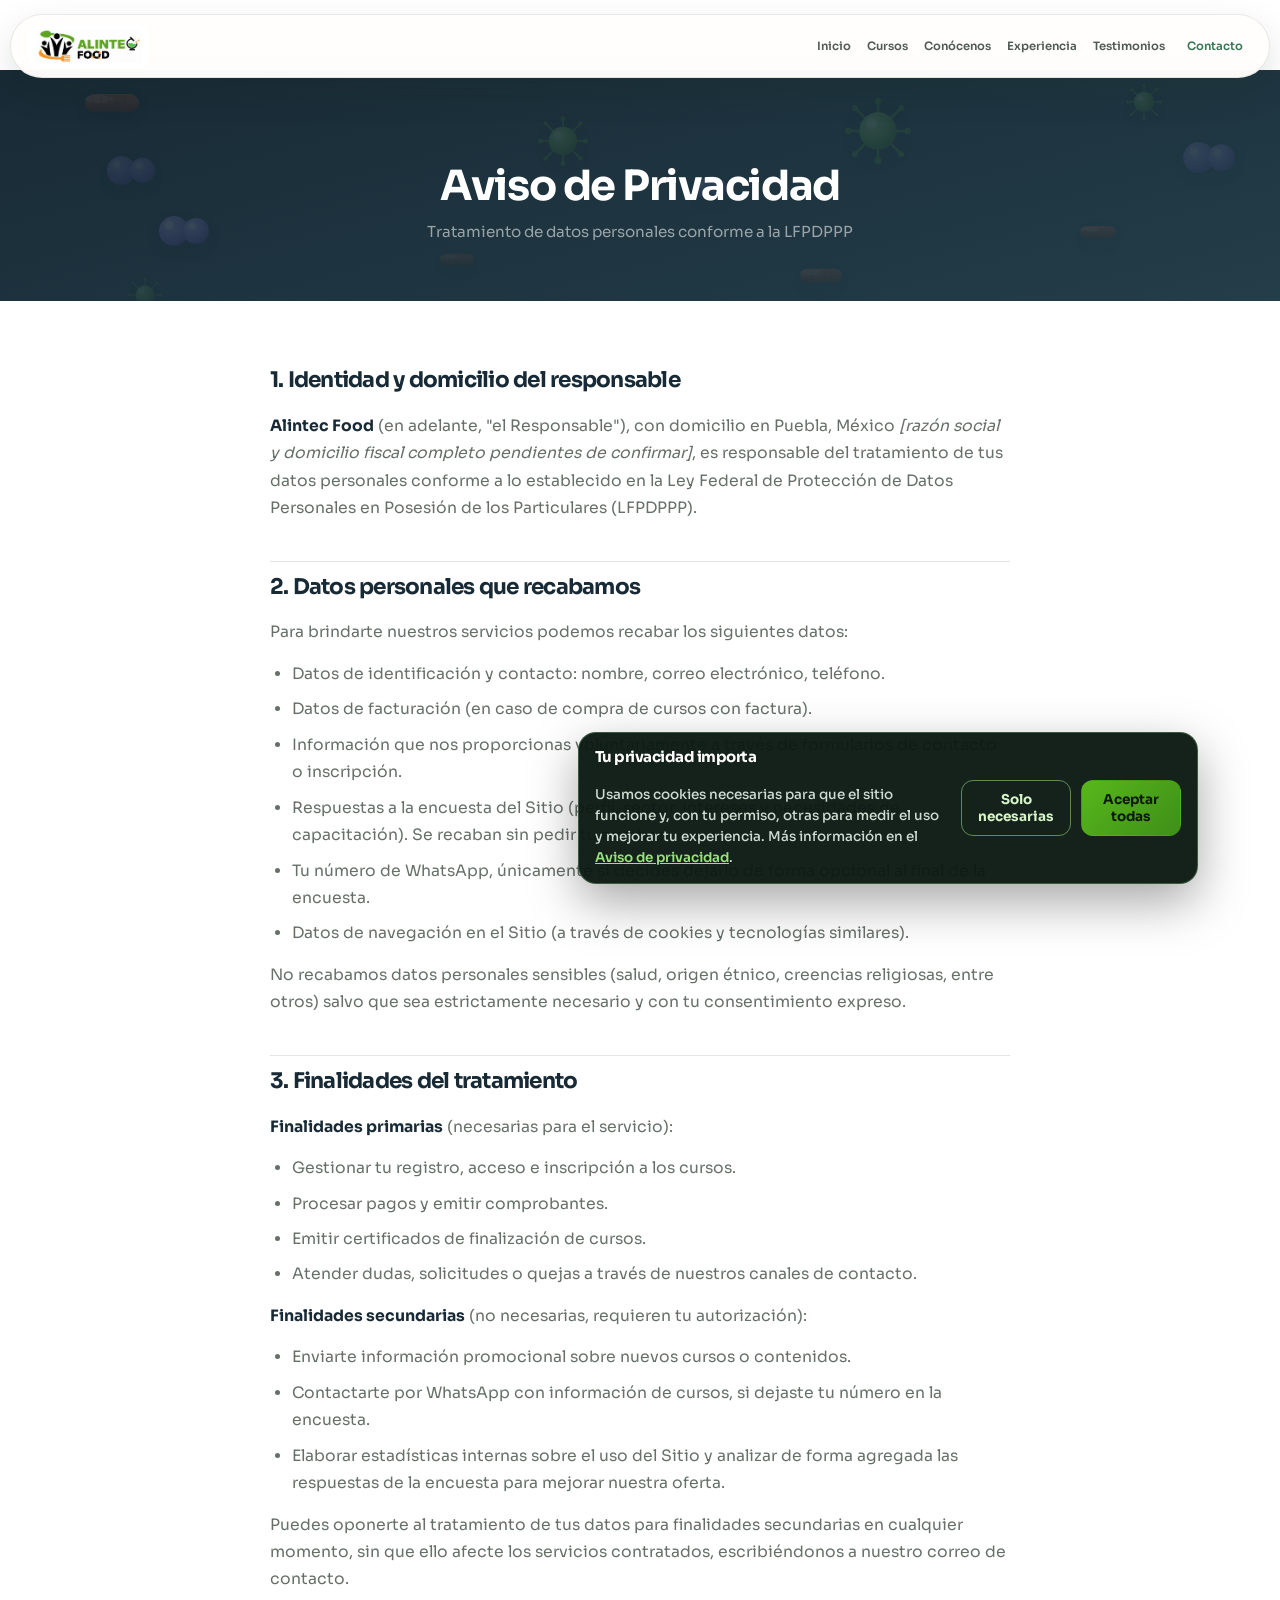
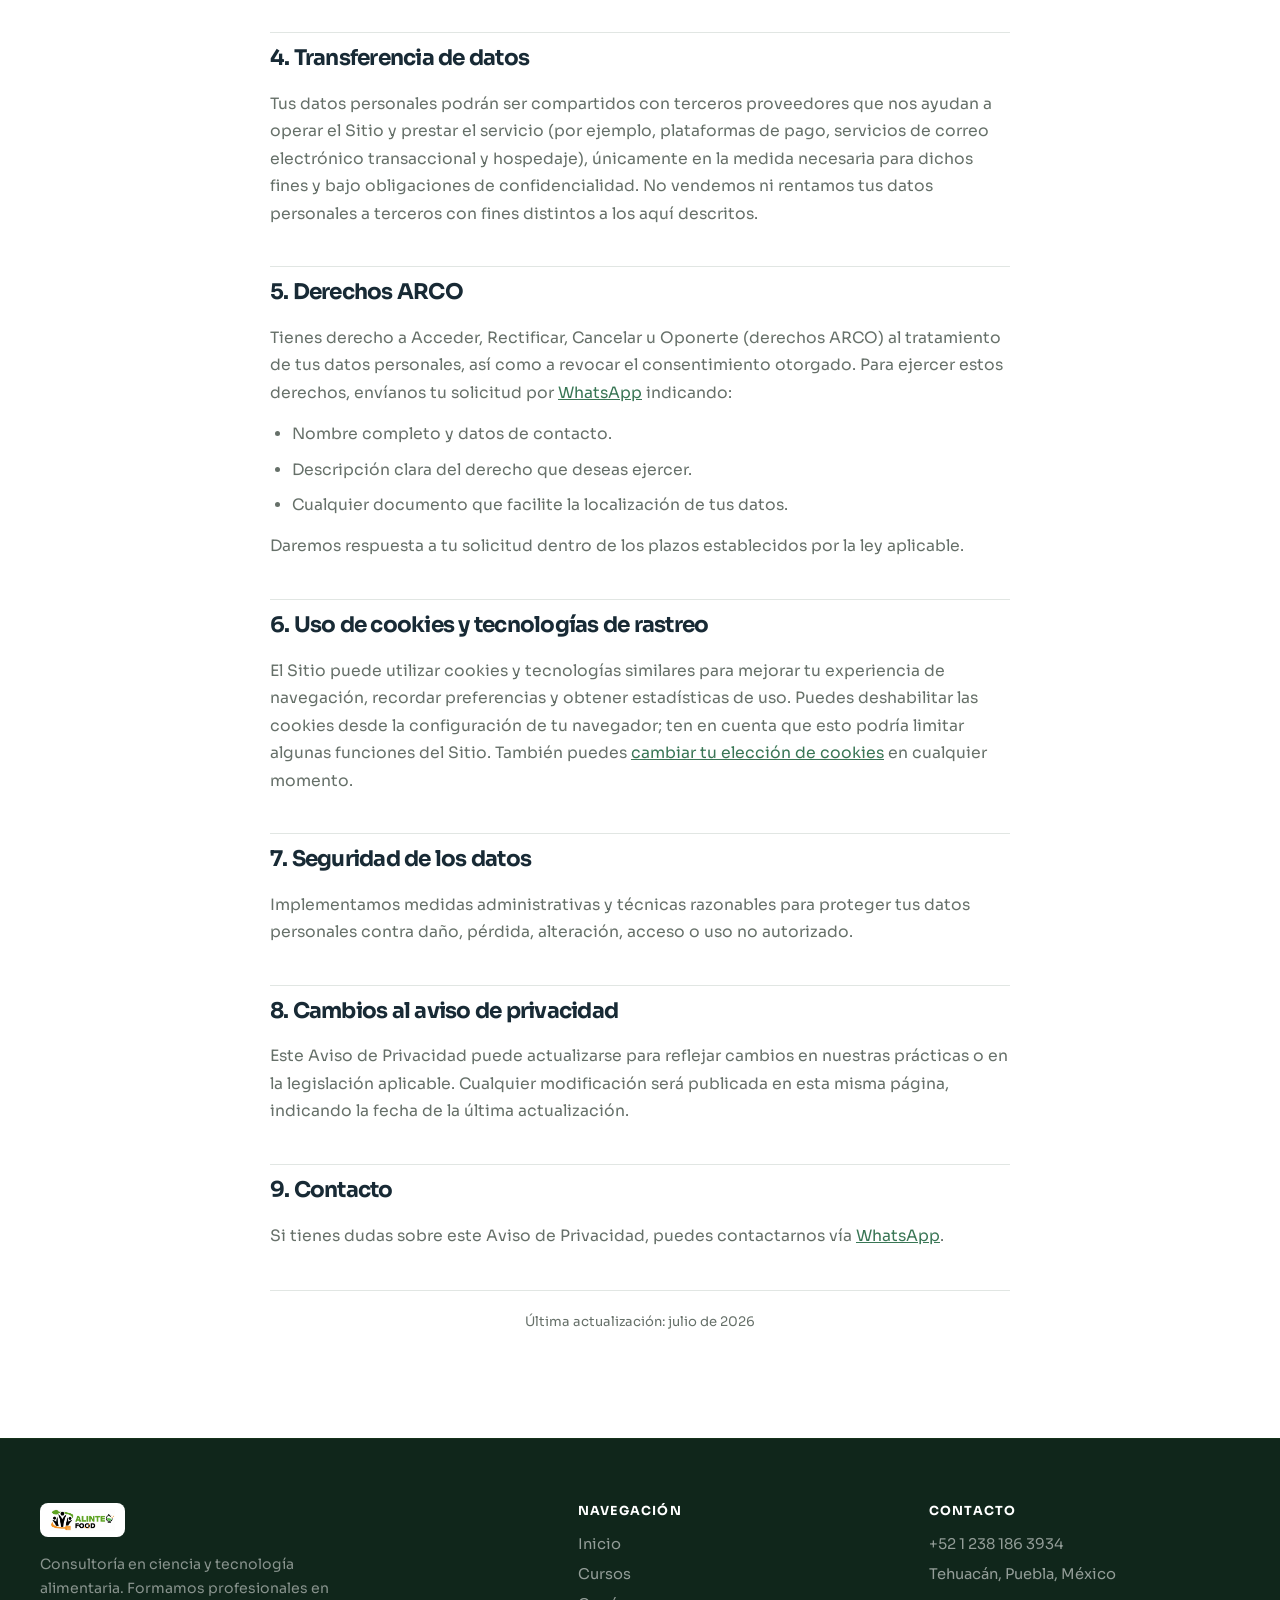
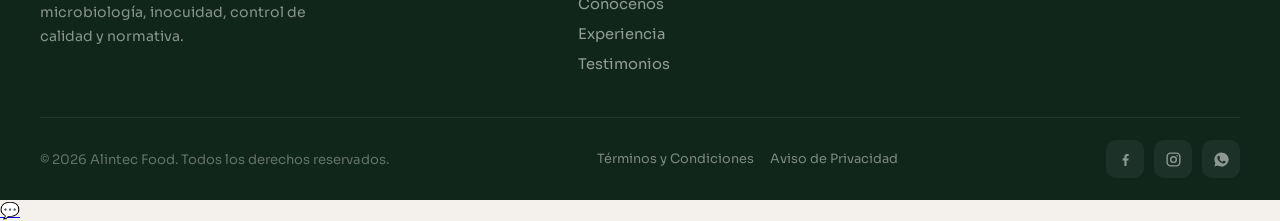
==== commit c399f8ba: "Tipografía: la página principal usa Sora en todo el texto (reemplaza Instrument Sans) (aún sin publi" ====
--- a/aviso-de-privacidad.html
+++ b/aviso-de-privacidad.html
@@ -8,8 +8,8 @@
   <link rel="icon" href="assets/img/favicon-alintec.png" type="image/png">
   <link rel="preconnect" href="https://fonts.googleapis.com">
   <link rel="preconnect" href="https://fonts.gstatic.com" crossorigin>
-  <link href="https://fonts.googleapis.com/css2?family=Instrument+Sans:ital,wght@0,400;0,500;0,600;0,700;1,400;1,500&display=swap" rel="stylesheet">
-  <link rel="stylesheet" href="assets/css/styles.css?v=20261006-1">
+  <link href="https://fonts.googleapis.com/css2?family=Sora:wght@300;400;500;600;700;800&display=swap" rel="stylesheet">
+  <link rel="stylesheet" href="assets/css/styles.css?v=20261006-2">
 </head>
 <body>
 
--- a/assets/css/styles.css
+++ b/assets/css/styles.css
@@ -23,7 +23,7 @@
 * { margin: 0; padding: 0; box-sizing: border-box; }
 html { scroll-behavior: smooth; }
 body {
-  font-family: 'Instrument Sans', system-ui, sans-serif;
+  font-family: 'Sora', system-ui, sans-serif;
   background: var(--white);
   color: var(--text);
   overflow-x: hidden;
@@ -125,7 +125,7 @@
 .hero-badge::before { content: '🔬'; }
 @keyframes slideDown { from { opacity:0; transform: translateY(-20px); } }
 .hero h1 {
-  font-family: 'Instrument Sans', system-ui, sans-serif;
+  font-family: 'Sora', system-ui, sans-serif;
   font-size: clamp(2.3rem, 4vw, 3.4rem);
   font-weight: 800; color: var(--white); letter-spacing: -1px;
   line-height: 1.14; margin-bottom: 22px;
@@ -327,7 +327,7 @@
   box-shadow: 0 0 0 4px rgba(88,183,27,0.15);
 }
 .section-title {
-  font-family: 'Instrument Sans', system-ui, sans-serif;
+  font-family: 'Sora', system-ui, sans-serif;
   font-size: clamp(1.9rem, 4vw, 2.7rem);
   font-weight: 700; color: var(--dark); line-height: 1.2;
 }
@@ -371,7 +371,7 @@
 }
 .trusted-logos-header .section-tag { color: var(--primary-light); justify-content: center; margin-bottom: 8px; }
 .trusted-logos-header h2 {
-  font-family: 'Instrument Sans', system-ui, sans-serif;
+  font-family: 'Sora', system-ui, sans-serif;
   font-size: clamp(1rem, 1.8vw, 1.25rem);
   color: rgba(255,255,255,0.85);
   font-weight: 600;
@@ -538,7 +538,7 @@
   align-items: center;
 }
 .concept-title {
-  font-family: 'Instrument Sans', system-ui, sans-serif;
+  font-family: 'Sora', system-ui, sans-serif;
   font-size: clamp(2rem, 3.4vw, 2.65rem);
   font-weight: 800; color: var(--dark); letter-spacing: -0.5px;
   line-height: 1.18; margin-bottom: 20px;
@@ -647,7 +647,7 @@
   margin-bottom: 14px;
 }
 .areas-feature__text h3 {
-  font-family: 'Instrument Sans', system-ui, sans-serif; color: var(--white);
+  font-family: 'Sora', system-ui, sans-serif; color: var(--white);
   font-size: clamp(1.4rem, 2.6vw, 1.9rem); font-weight: 800; letter-spacing: -.3px;
   margin-bottom: 12px; line-height: 1.25;
 }
@@ -752,11 +752,11 @@
 }
 .tm-quote {
   position: absolute; right: 30px; top: -8px; pointer-events: none;
-  font: 900 10rem/1 'Instrument Sans', system-ui, sans-serif; color: rgba(88,183,27,0.16);
+  font: 900 10rem/1 'Sora', system-ui, sans-serif; color: rgba(88,183,27,0.16);
 }
 .tm-principal .tm-cuerpo { position: relative; display: grid; gap: 14px; }
 .tm-principal .tm-text {
-  font: 500 clamp(1.15rem, 2.2vw, 1.5rem)/1.55 'Instrument Sans', system-ui, sans-serif; color: var(--white);
+  font: 500 clamp(1.15rem, 2.2vw, 1.5rem)/1.55 'Sora', system-ui, sans-serif; color: var(--white);
 }
 
 .tm-grid { display: grid; grid-template-columns: repeat(2, minmax(0, 1fr)); gap: 22px; }
@@ -868,7 +868,7 @@
   background: rgba(255,255,255,0.05);
   border: 1px solid rgba(88,183,27,0.12);
   border-radius: 12px; color: var(--white);
-  font-family: 'Instrument Sans', system-ui, sans-serif; font-size: 0.92rem;
+  font-family: 'Sora', system-ui, sans-serif; font-size: 0.92rem;
   transition: all 0.3s; outline: none;
 }
 .form-group input:focus,
@@ -883,7 +883,7 @@
   background: linear-gradient(135deg, var(--primary), var(--primary-dark));
   color: var(--dark); font-weight: 700; font-size: 1rem;
   border: none; border-radius: 14px; cursor: pointer;
-  transition: all 0.3s; font-family: 'Instrument Sans', system-ui, sans-serif;
+  transition: all 0.3s; font-family: 'Sora', system-ui, sans-serif;
 }
 .form-submit:hover {
   transform: translateY(-2px);
@@ -907,7 +907,7 @@
 .footer-logo { height: 34px; width: auto; border-radius: 8px; object-fit: contain; background: var(--white); padding: 6px 10px; align-self: flex-start; }
 .footer-desc { color: rgba(255,255,255,0.5); font-size: 0.88rem; line-height: 1.7; max-width: 320px; }
 .footer-col__title {
-  color: var(--white); font-family: 'Instrument Sans', system-ui, sans-serif;
+  color: var(--white); font-family: 'Sora', system-ui, sans-serif;
   font-size: 0.78rem; font-weight: 700; letter-spacing: 1.2px;
   text-transform: uppercase; margin-bottom: 4px;
 }
@@ -1035,7 +1035,7 @@
   text-transform: uppercase; letter-spacing: 2px; margin-bottom: 14px;
 }
 .curso-modal__body h3 {
-  font-family: 'Instrument Sans', system-ui, sans-serif; font-size: 1.5rem; font-weight: 800;
+  font-family: 'Sora', system-ui, sans-serif; font-size: 1.5rem; font-weight: 800;
   color: var(--dark); line-height: 1.25; margin-bottom: 16px; letter-spacing: -.3px;
 }
 .curso-modal__instructor {
@@ -1122,7 +1122,7 @@
   position: relative; overflow: hidden;
 }
 .legal-hero h1 {
-  font-family: 'Instrument Sans', system-ui, sans-serif; color: var(--white);
+  font-family: 'Sora', system-ui, sans-serif; color: var(--white);
   font-size: clamp(1.8rem, 4vw, 2.6rem); margin-bottom: 10px;
   position: relative; z-index: 2;
 }
@@ -1132,7 +1132,7 @@
   color: var(--text-light); line-height: 1.75; font-size: 0.98rem;
 }
 .legal-content h2 {
-  font-family: 'Instrument Sans', system-ui, sans-serif; color: var(--dark);
+  font-family: 'Sora', system-ui, sans-serif; color: var(--dark);
   font-size: 1.35rem; margin: 38px 0 14px; padding-top: 6px;
   border-top: 1px solid var(--border);
 }
@@ -1243,7 +1243,7 @@
 }
 .exp-card__num {
   position: absolute; top: 22px; left: 24px;
-  font-family: 'Instrument Sans', system-ui, sans-serif; font-weight: 800; font-size: 1rem;
+  font-family: 'Sora', system-ui, sans-serif; font-weight: 800; font-size: 1rem;
   color: var(--primary-light); letter-spacing: 1px;
 }
 .exp-card__icon {
@@ -1254,7 +1254,7 @@
 .exp-card__icon svg { width: 100%; height: 100%; }
 .exp-card__title {
   position: absolute; left: 24px; right: 24px; bottom: 22px;
-  color: #fff; font-family: 'Instrument Sans', system-ui, sans-serif; font-weight: 700;
+  color: #fff; font-family: 'Sora', system-ui, sans-serif; font-weight: 700;
   font-size: 1.15rem; line-height: 1.3;
   transform: translateY(6px);
   transition: transform .4s ease;
@@ -1397,7 +1397,7 @@
 .hero h1 {
   max-width: 670px;
   margin-bottom: 25px;
-  font-family: 'Instrument Sans', system-ui, sans-serif;
+  font-family: 'Sora', system-ui, sans-serif;
   font-size: clamp(3rem, 5.35vw, 5.15rem);
   font-weight: 500;
   letter-spacing: -.045em;
@@ -1452,7 +1452,7 @@
 .areas-feature__text h3,
 .curso-info h3,
 .contact-section h2 {
-  font-family: 'Instrument Sans', system-ui, sans-serif;
+  font-family: 'Sora', system-ui, sans-serif;
   font-weight: 600;
   letter-spacing: -.035em;
 }
@@ -1516,7 +1516,7 @@
 .exp-card img { filter: grayscale(20%) brightness(.62); }
 .exp-card__num,
 .exp-card__icon { color: #D8BC71; }
-.exp-card__title { font-family: 'Instrument Sans', system-ui, sans-serif; font-weight: 600; }
+.exp-card__title { font-family: 'Sora', system-ui, sans-serif; font-weight: 600; }
 
 .testimonios-section { background: linear-gradient(145deg,#10281C,#1D4430); }
 .test-card { border-color: rgba(255,255,255,.1); border-radius: 22px; background: rgba(255,255,255,.055); }
@@ -1677,7 +1677,7 @@
 .certificacion-copy .section-subtitle { font-size: .97rem; line-height: 1.75; }
 .panel-feature-list { display: grid; gap: 11px; margin: 30px 0; }
 .panel-feature { display: grid; grid-template-columns: 38px minmax(0,1fr); align-items: center; gap: 13px; padding: 13px 15px; border: 1px solid rgba(57,118,85,.13); border-radius: 15px; background: #fff; box-shadow: 0 8px 23px rgba(24,55,37,.055); }
-.panel-feature > span { display: grid; place-items: center; width: 38px; height: 38px; border-radius: 11px; background: #E7F1E8; color: #397655; font: 800 .67rem 'Instrument Sans', system-ui, sans-serif; }
+.panel-feature > span { display: grid; place-items: center; width: 38px; height: 38px; border-radius: 11px; background: #E7F1E8; color: #397655; font: 800 .67rem 'Sora', system-ui, sans-serif; }
 .panel-feature strong,.panel-feature small { display: block; }.panel-feature strong { margin-bottom: 3px; color: #1F3127; font-size: .86rem; }.panel-feature small { color: #707970; font-size: .74rem; line-height: 1.4; }
 .showcase-link { display: inline-flex; align-items: center; gap: 13px; color: #397655; font-weight: 750; font-size: .88rem; text-decoration: none; }.showcase-link span { display: grid; place-items: center; width: 31px; height: 31px; border: 1px solid rgba(57,118,85,.28); border-radius: 50%; transition: transform .25s ease; }.showcase-link:hover span { transform: translateX(4px); }
 
@@ -1694,8 +1694,8 @@
 .panel-sim__body { height: calc(100% - 50px); display: grid; grid-template-columns: 54px minmax(0,1fr); }
 .panel-sim__rail { display: flex; flex-direction: column; align-items: center; gap: 16px; padding-top: 22px; border-right: 1px solid #E1E8E0; background: #fff; }.panel-sim__rail i { width: 15px; height: 15px; border: 2px solid #A9B4AB; border-radius: 5px; }.panel-sim__rail i.is-active { border-color: #4E9161; background: #DDECDD; box-shadow: 0 0 0 7px #F0F6F0; }
 .panel-sim__content { min-width: 0; display: grid; grid-template-columns: 1.2fr .8fr; grid-template-rows: auto 1fr; gap: 13px; padding: 18px; }
-.panel-sim__welcome { grid-column: 1/-1; display: flex; align-items: baseline; gap: 11px; padding: 14px 16px; border-radius: 15px; background: #fff; }.panel-sim__welcome small { color: #7A8B80; font-size: .45rem; font-weight: 800; letter-spacing: .13em; }.panel-sim__welcome strong { color: #223B2C; font: 700 .92rem 'Instrument Sans', system-ui, sans-serif; }.panel-sim__welcome span { margin-left: auto; color: #849087; font-size: .5rem; }
-.panel-sim__course { min-height: 205px; display: flex; align-items: flex-end; justify-content: space-between; gap: 16px; padding: 21px; border-radius: 18px; background: #244B36; color: #fff; box-shadow: 0 16px 29px rgba(28,67,43,.19); }.panel-sim__course div { display: grid; gap: 8px; }.panel-sim__course small { color: #B8DBBE; font-size: .48rem; letter-spacing: .13em; font-weight: 800; }.panel-sim__course strong { max-width: 220px; font: 700 1.03rem/1.27 'Instrument Sans', system-ui, sans-serif; }.panel-sim__course span { color: rgba(255,255,255,.66); font-size: .52rem; }.panel-sim__course span b { display: inline-block; width: 66px; height: 4px; margin-right: 6px; border-radius: 5px; background: #8DC399; animation: courseProgress 3.5s ease-in-out infinite; transform-origin: left; }.panel-sim__course em { display: grid; place-items: center; flex: 0 0 auto; width: 52px; height: 52px; border: 5px solid rgba(255,255,255,.15); border-top-color: #A8D3AF; border-radius: 50%; color: #fff; font: 800 .72rem 'Instrument Sans', system-ui, sans-serif; animation: courseRing 8s linear infinite; }
+.panel-sim__welcome { grid-column: 1/-1; display: flex; align-items: baseline; gap: 11px; padding: 14px 16px; border-radius: 15px; background: #fff; }.panel-sim__welcome small { color: #7A8B80; font-size: .45rem; font-weight: 800; letter-spacing: .13em; }.panel-sim__welcome strong { color: #223B2C; font: 700 .92rem 'Sora', system-ui, sans-serif; }.panel-sim__welcome span { margin-left: auto; color: #849087; font-size: .5rem; }
+.panel-sim__course { min-height: 205px; display: flex; align-items: flex-end; justify-content: space-between; gap: 16px; padding: 21px; border-radius: 18px; background: #244B36; color: #fff; box-shadow: 0 16px 29px rgba(28,67,43,.19); }.panel-sim__course div { display: grid; gap: 8px; }.panel-sim__course small { color: #B8DBBE; font-size: .48rem; letter-spacing: .13em; font-weight: 800; }.panel-sim__course strong { max-width: 220px; font: 700 1.03rem/1.27 'Sora', system-ui, sans-serif; }.panel-sim__course span { color: rgba(255,255,255,.66); font-size: .52rem; }.panel-sim__course span b { display: inline-block; width: 66px; height: 4px; margin-right: 6px; border-radius: 5px; background: #8DC399; animation: courseProgress 3.5s ease-in-out infinite; transform-origin: left; }.panel-sim__course em { display: grid; place-items: center; flex: 0 0 auto; width: 52px; height: 52px; border: 5px solid rgba(255,255,255,.15); border-top-color: #A8D3AF; border-radius: 50%; color: #fff; font: 800 .72rem 'Sora', system-ui, sans-serif; animation: courseRing 8s linear infinite; }
 .panel-sim__cards { display: grid; gap: 9px; }.panel-sim__cards > div { position: relative; overflow: hidden; display: grid; grid-template-columns: 1fr auto; align-items: center; padding: 11px 12px; border: 1px solid #E0E7DF; border-radius: 13px; background: #fff; }.panel-sim__cards span { color: #859087; font-size: .43rem; letter-spacing: .11em; font-weight: 800; }.panel-sim__cards strong { grid-row: 1/span 2; grid-column: 2; color: #315D43; font-size: 1rem; }.panel-sim__cards i { width: 58%; height: 4px; margin-top: 7px; border-radius: 4px; background: #DDECDD; animation: miniProgress 4s ease-in-out infinite; transform-origin: left; }.panel-sim__cards > div:nth-child(2) i { animation-delay: -.8s; }.panel-sim__cards > div:nth-child(3) i { animation-delay: -1.6s; }
 .panel-float-card { position: absolute; z-index: 4; display: flex; align-items: center; gap: 9px; padding: 12px 15px; border: 1px solid rgba(57,118,85,.14); border-radius: 14px; background: rgba(255,255,255,.94); box-shadow: 0 16px 32px rgba(25,55,37,.15); backdrop-filter: blur(10px); animation: floatChip 4.8s ease-in-out infinite; }.panel-float-card span { color: #397655; font-weight: 850; }.panel-float-card small { color: #5E6C63; font-size: .66rem; font-weight: 650; }.panel-float-card--xp { right: -1%; top: 16%; }.panel-float-card--live { left: 2%; bottom: 10%; animation-delay: -2.2s; }.panel-float-card--live i { width: 9px; height: 9px; border-radius: 50%; background: #D96B63; box-shadow: 0 0 0 6px rgba(217,107,99,.13); animation: livePulse 1.5s ease-out infinite; }
 
@@ -1705,18 +1705,18 @@
 .cert-3d-stage { position: relative; min-height: 545px; display: grid; place-items: center; perspective: 1500px; isolation: isolate; }.cert-halo { position: absolute; z-index: -1; width: 460px; height: 460px; border: 1px solid rgba(184,219,190,.19); border-radius: 50%; box-shadow: 0 0 0 38px rgba(184,219,190,.035),0 0 0 95px rgba(184,219,190,.018); animation: certHalo 5s ease-in-out infinite; }
 .cert-sheet { position: relative; width: min(88%,520px); aspect-ratio: 1.36; padding: 38px 40px 31px; border: 8px solid #EFE9DB; outline: 1px solid #C9B98F; outline-offset: -18px; background: #FFFDF8; color: #21352A; box-shadow: 0 37px 65px rgba(3,18,10,.34),-15px 18px 0 #C9D9C8; transform-style: preserve-3d; animation: certFloat 7.5s ease-in-out infinite; }.cert-sheet::before,.cert-sheet::after { content: ''; position: absolute; pointer-events: none; }.cert-sheet::before { inset: 25px; border: 1px solid rgba(57,118,85,.22); }.cert-sheet::after { right: 38px; top: 34px; width: 82px; height: 82px; border: 1px solid rgba(201,162,76,.3); border-radius: 50%; box-shadow: 0 0 0 9px rgba(201,162,76,.06); }
 .cert-sheet__edge { position: absolute; inset: -8px -20px -8px auto; width: 20px; background: #CBD6C9; transform: rotateY(72deg); transform-origin: left; }
-.cert-sheet__top { position: relative; z-index: 1; display: flex; align-items: baseline; gap: 5px; color: #397655; font: 850 1rem 'Instrument Sans', system-ui, sans-serif; letter-spacing: -.03em; }.cert-sheet__top small { color: #D77A61; font-size: .46rem; letter-spacing: .12em; }.cert-sheet__eyebrow { position: relative; z-index: 1; display: block; margin-top: 40px; color: #90743D; font-size: .48rem; font-weight: 800; letter-spacing: .2em; }.cert-sheet__title { position: relative; z-index: 1; display: block; margin-top: 11px; font: 600 clamp(1.25rem,2.4vw,2rem)/1.13 'Instrument Sans', system-ui, sans-serif; }.cert-sheet__to { position: relative; z-index: 1; display: block; margin-top: 23px; color: #8B938D; font-size: .5rem; }.cert-sheet__name { position: relative; z-index: 1; display: block; margin-top: 4px; font: italic 600 .85rem 'Instrument Sans', system-ui, sans-serif; }.cert-sheet__line { position: relative; z-index: 1; width: 42%; height: 1px; margin-top: 8px; background: #C7CEC6; }.cert-sheet__foot { position: absolute; z-index: 1; left: 40px; right: 39px; bottom: 29px; display: flex; align-items: flex-end; justify-content: space-between; color: #7C887F; font-size: .45rem; font-weight: 700; letter-spacing: .09em; }.cert-qr { width: 39px; height: 39px; border: 4px solid #294332; background: repeating-conic-gradient(#294332 0 25%,#fff 0 50%) 50%/8px 8px; box-shadow: inset 0 0 0 4px #fff; }
+.cert-sheet__top { position: relative; z-index: 1; display: flex; align-items: baseline; gap: 5px; color: #397655; font: 850 1rem 'Sora', system-ui, sans-serif; letter-spacing: -.03em; }.cert-sheet__top small { color: #D77A61; font-size: .46rem; letter-spacing: .12em; }.cert-sheet__eyebrow { position: relative; z-index: 1; display: block; margin-top: 40px; color: #90743D; font-size: .48rem; font-weight: 800; letter-spacing: .2em; }.cert-sheet__title { position: relative; z-index: 1; display: block; margin-top: 11px; font: 600 clamp(1.25rem,2.4vw,2rem)/1.13 'Sora', system-ui, sans-serif; }.cert-sheet__to { position: relative; z-index: 1; display: block; margin-top: 23px; color: #8B938D; font-size: .5rem; }.cert-sheet__name { position: relative; z-index: 1; display: block; margin-top: 4px; font: italic 600 .85rem 'Sora', system-ui, sans-serif; }.cert-sheet__line { position: relative; z-index: 1; width: 42%; height: 1px; margin-top: 8px; background: #C7CEC6; }.cert-sheet__foot { position: absolute; z-index: 1; left: 40px; right: 39px; bottom: 29px; display: flex; align-items: flex-end; justify-content: space-between; color: #7C887F; font-size: .45rem; font-weight: 700; letter-spacing: .09em; }.cert-qr { width: 39px; height: 39px; border: 4px solid #294332; background: repeating-conic-gradient(#294332 0 25%,#fff 0 50%) 50%/8px 8px; box-shadow: inset 0 0 0 4px #fff; }
 .cert-seal { position: absolute; z-index: 2; right: 54px; bottom: 28px; width: 70px; height: 70px; display: grid; place-items: center; border: 1px solid #B5903D; border-radius: 50%; background: #D9B25B; color: #59430F; box-shadow: 0 8px 18px rgba(102,73,15,.22); animation: sealTurn 14s linear infinite; }.cert-seal::before { content: ''; position: absolute; inset: 7px; border: 1px dashed rgba(78,57,12,.55); border-radius: inherit; }.cert-seal svg { width: 30px; height: 30px; }
 .cert-verify-chip { position: absolute; z-index: 3; right: 2%; bottom: 11%; display: flex; align-items: center; gap: 11px; padding: 13px 16px; border: 1px solid rgba(184,219,190,.23); border-radius: 15px; background: rgba(255,255,255,.94); color: #244B36; box-shadow: 0 18px 36px rgba(3,18,10,.26); animation: verifyFloat 4.5s ease-in-out infinite; }.cert-verify-chip > span { display: grid; place-items: center; width: 32px; height: 32px; border-radius: 50%; background: #DDECDD; color: #397655; font-weight: 900; }.cert-verify-chip strong,.cert-verify-chip small { display: block; }.cert-verify-chip strong { font-size: .74rem; }.cert-verify-chip small { margin-top: 2px; color: #78857C; font-size: .59rem; }
-.cert-benefits { display: grid; gap: 10px; margin: 29px 0; }.cert-benefits > div { display: grid; grid-template-columns: 38px minmax(0,1fr); align-items: center; gap: 14px; padding-bottom: 13px; border-bottom: 1px solid rgba(255,255,255,.11); }.cert-benefits > div > span { color: #E2B85B; font: 800 .65rem 'Instrument Sans', system-ui, sans-serif; }.cert-benefits p,.cert-benefits strong,.cert-benefits small { margin: 0; display: block; }.cert-benefits strong { color: #fff; font-size: .85rem; }.cert-benefits small { margin-top: 4px; color: rgba(255,255,255,.56); font-size: .73rem; line-height: 1.45; }
+.cert-benefits { display: grid; gap: 10px; margin: 29px 0; }.cert-benefits > div { display: grid; grid-template-columns: 38px minmax(0,1fr); align-items: center; gap: 14px; padding-bottom: 13px; border-bottom: 1px solid rgba(255,255,255,.11); }.cert-benefits > div > span { color: #E2B85B; font: 800 .65rem 'Sora', system-ui, sans-serif; }.cert-benefits p,.cert-benefits strong,.cert-benefits small { margin: 0; display: block; }.cert-benefits strong { color: #fff; font-size: .85rem; }.cert-benefits small { margin-top: 4px; color: rgba(255,255,255,.56); font-size: .73rem; line-height: 1.45; }
 .cert-actions { display: flex; gap: 10px; flex-wrap: wrap; }.cert-btn { display: inline-flex; align-items: center; justify-content: center; min-height: 46px; padding: 12px 18px; border-radius: 999px; font-size: .77rem; font-weight: 750; text-decoration: none; }.cert-btn--primary { background: #E7C56F; color: #243126; }.cert-btn--ghost { border: 1px solid rgba(255,255,255,.25); color: #fff; }
 
 /* Copys editoriales: jerarquía moderna y datos fáciles de recorrer. */
 .panel-showcase-copy,.certificacion-copy { position: relative; }
-.showcase-index { display: inline-flex; align-items: center; gap: 10px; margin-bottom: 18px; color: #7B897F; font: 750 .62rem 'Instrument Sans', system-ui, sans-serif; letter-spacing: .12em; text-transform: uppercase; }
+.showcase-index { display: inline-flex; align-items: center; gap: 10px; margin-bottom: 18px; color: #7B897F; font: 750 .62rem 'Sora', system-ui, sans-serif; letter-spacing: .12em; text-transform: uppercase; }
 .showcase-index b { display: grid; width: 34px; height: 34px; place-items: center; border-radius: 11px; background: #244E39; color: #FFD073; font-size: .68rem; box-shadow: 0 8px 18px rgba(36,78,57,.16); }
 .showcase-index::after { content: ''; width: 46px; height: 1px; background: rgba(57,118,85,.28); }
-.panel-showcase-copy .section-title,.certificacion-copy .section-title { max-width: 690px; font-family: 'Instrument Sans', system-ui, sans-serif; font-size: clamp(2.55rem,5.1vw,4.6rem); font-weight: 900; line-height: .95; letter-spacing: -.065em; text-wrap: balance; }
+.panel-showcase-copy .section-title,.certificacion-copy .section-title { max-width: 690px; font-family: 'Sora', system-ui, sans-serif; font-size: clamp(2.55rem,5.1vw,4.6rem); font-weight: 900; line-height: .95; letter-spacing: -.065em; text-wrap: balance; }
 .panel-showcase-copy .section-title em,.certificacion-copy .section-title em { font-style: normal; }
 .panel-showcase-copy .section-title em { color: #B9674F; }
 .panel-showcase-copy .section-subtitle,.certificacion-copy .section-subtitle { max-width: 690px; font-size: 1rem; line-height: 1.72; }
@@ -1792,8 +1792,8 @@
   .panel-sim,.panel-3d-stage::after,.panel-orbit,.panel-float-card,.panel-float-card--live i,.panel-sim__course span b,.panel-sim__cards i,.panel-sim__course em,.cert-sheet,.cert-halo,.cert-seal,.cert-verify-chip { animation: none !important; }
 }
 
-/* Tipografía única de la página: Instrument Sans. */
-h1, h2, h3, .section-title, .hero h1 { font-family: 'Instrument Sans', system-ui, sans-serif; }
+/* Tipografía única de la página: Sora. */
+h1, h2, h3, .section-title, .hero h1 { font-family: 'Sora', system-ui, sans-serif; }
 h1, h2, .section-title { letter-spacing: -.035em; }
 button, input, select, textarea { font-family: inherit; }
 
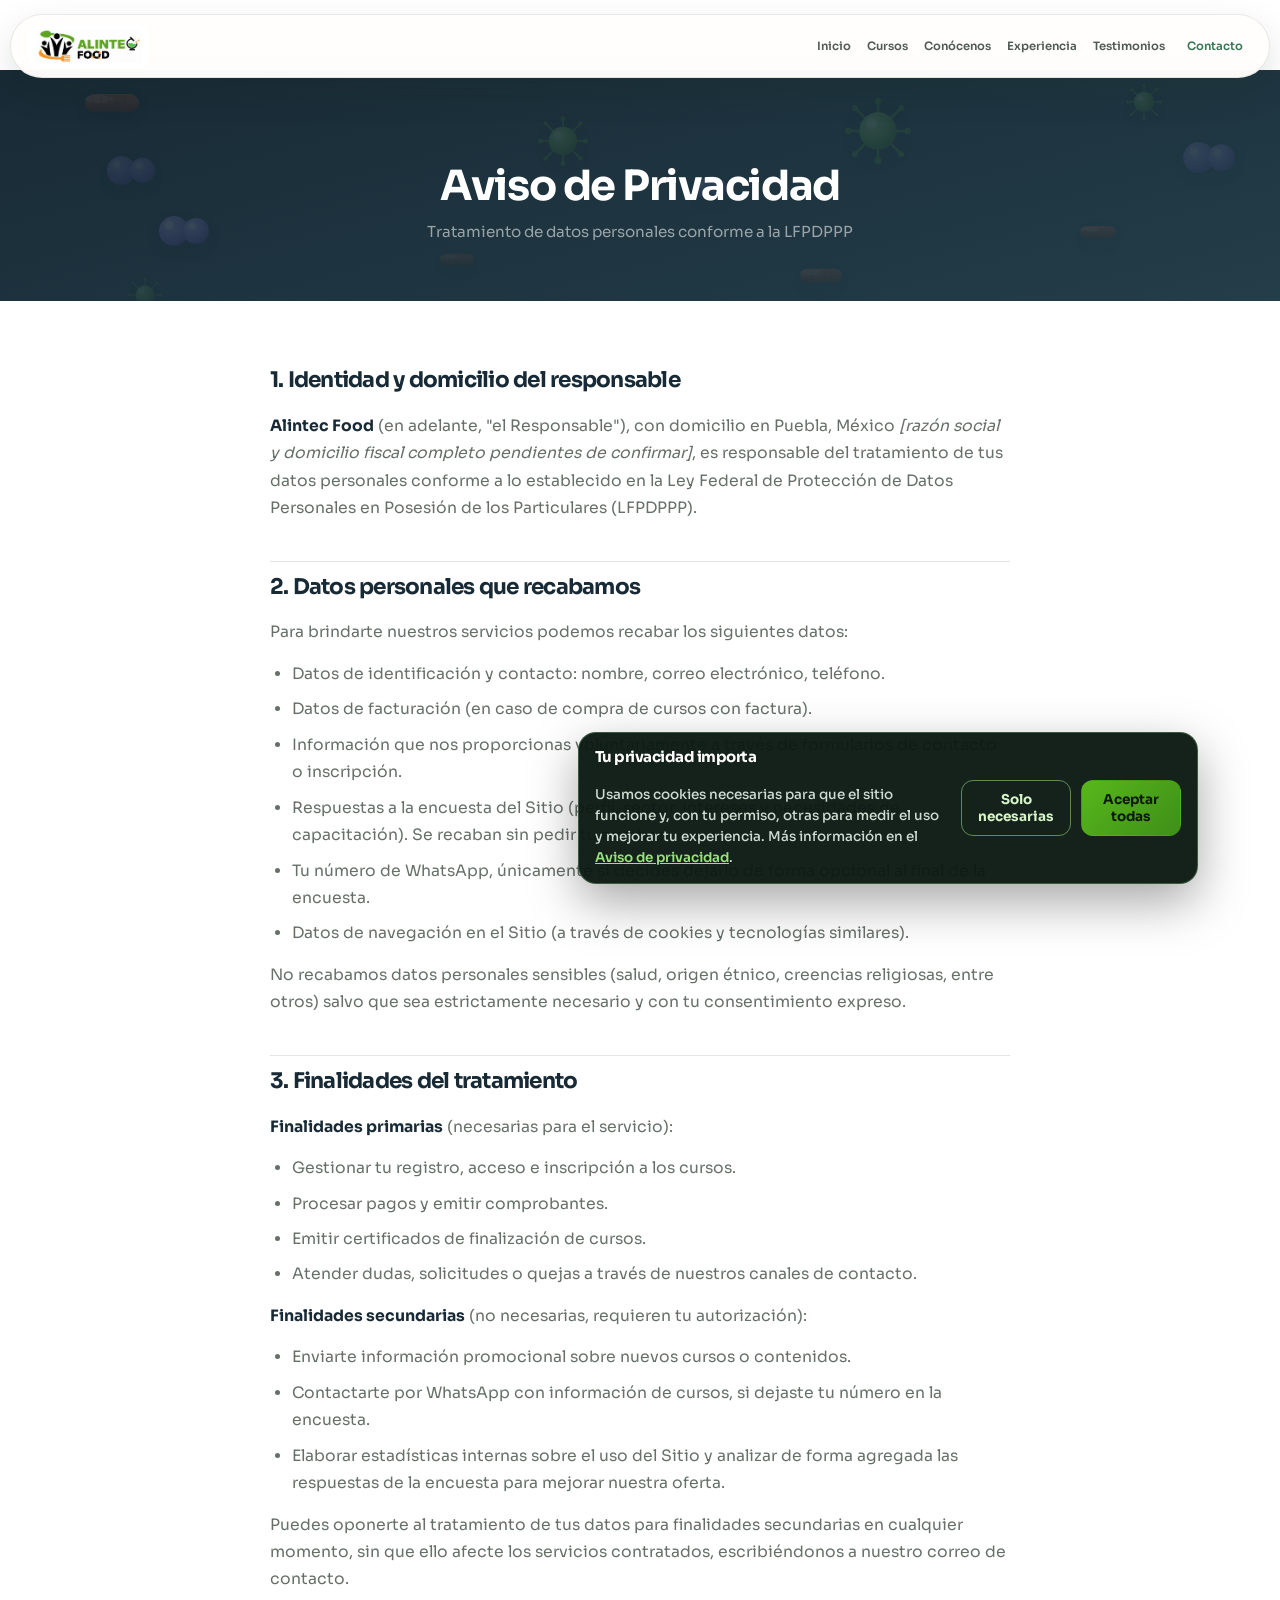
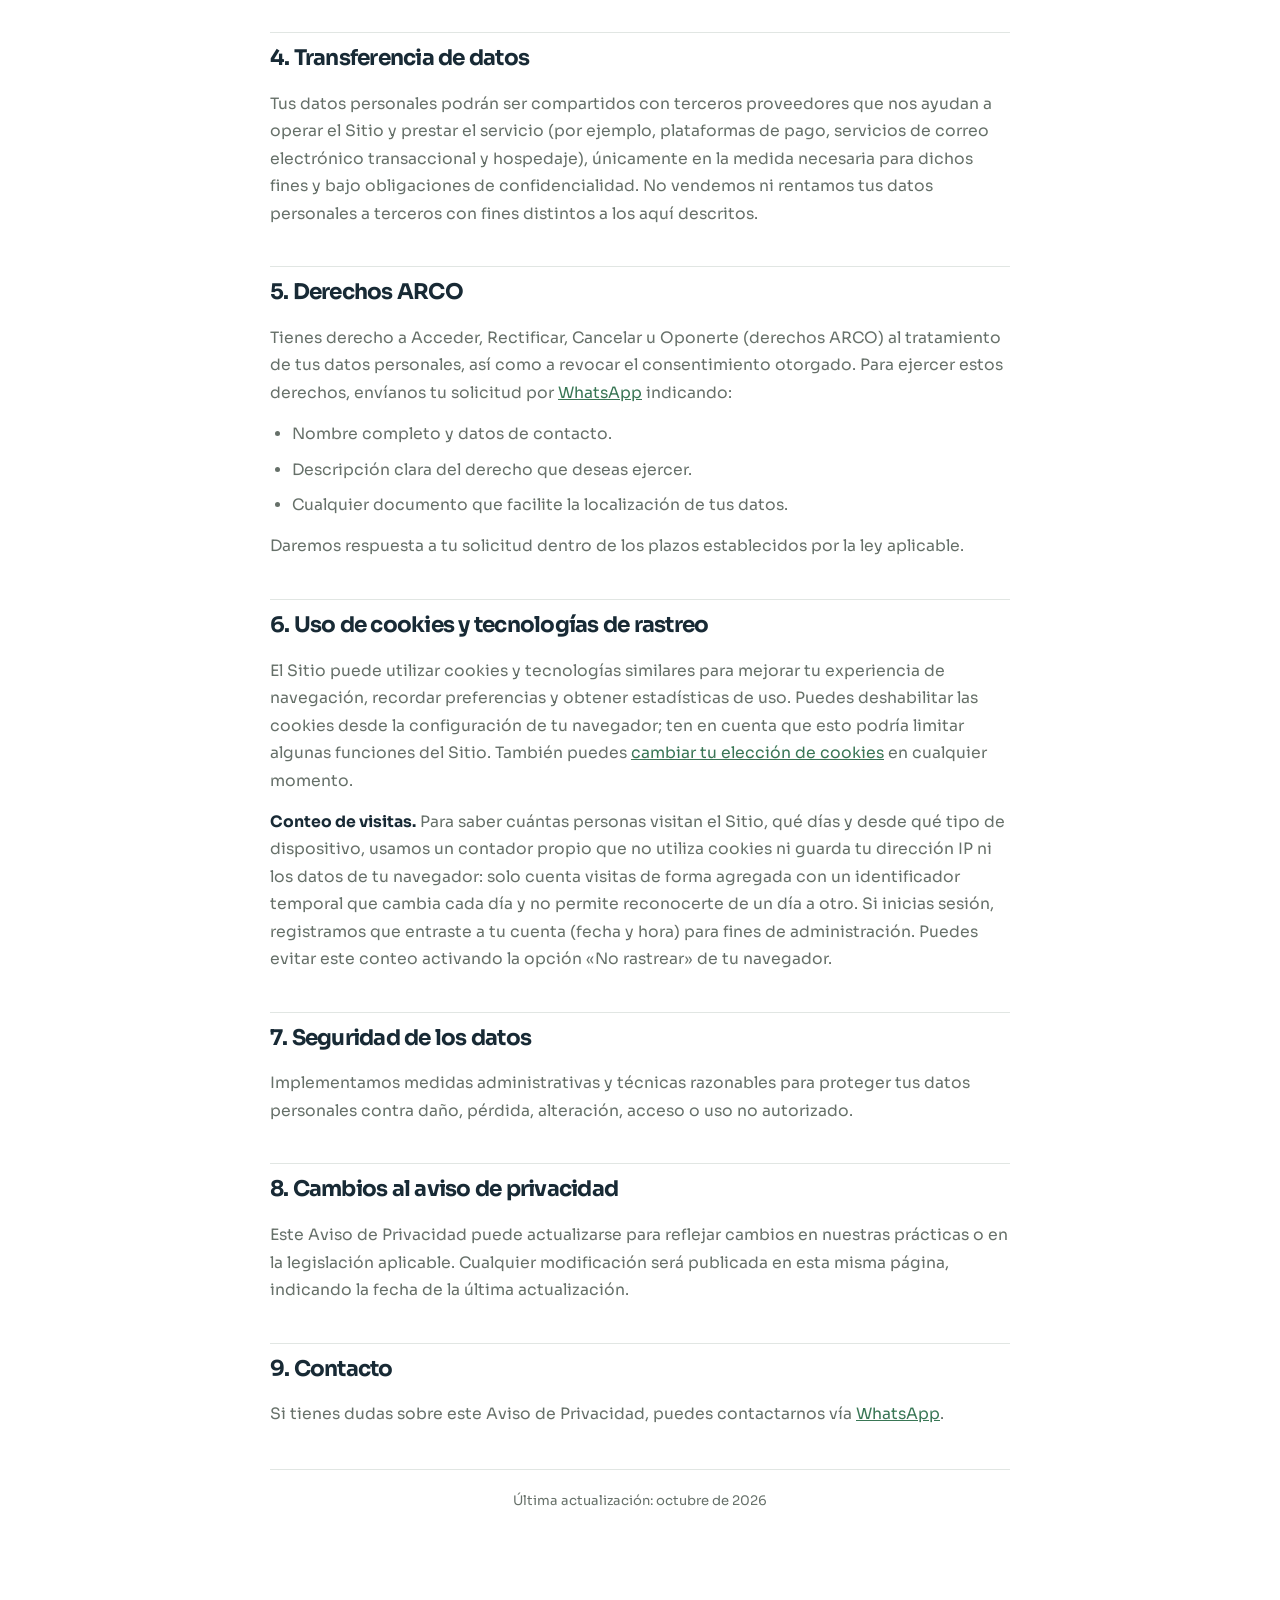
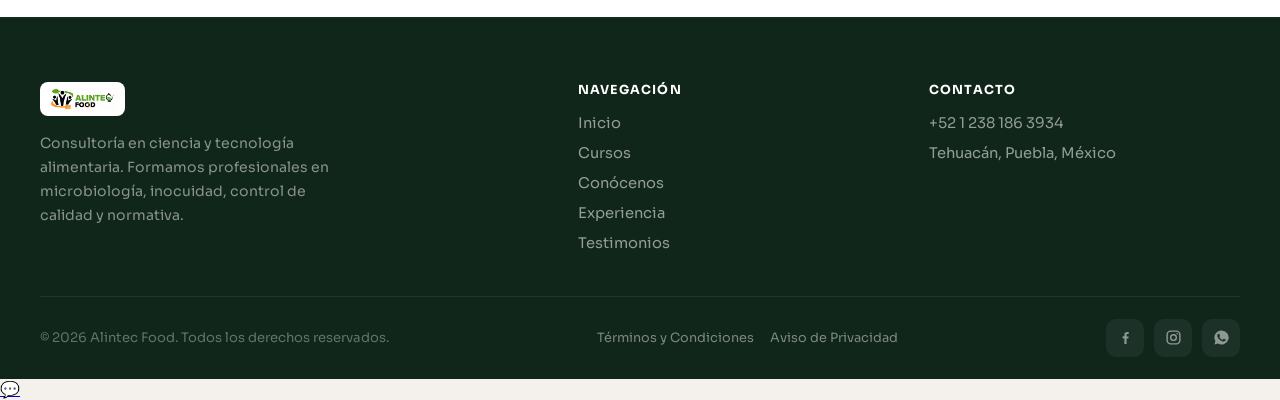
==== commit 18ad8a9f: "Métricas de visitas en el administrador (semana lunes-domingo, historial, país, redes sociales, quié" ====
--- a/aviso-de-privacidad.html
+++ b/aviso-de-privacidad.html
@@ -103,6 +103,8 @@
       <h2>6. Uso de cookies y tecnologías de rastreo</h2>
       <p>El Sitio puede utilizar cookies y tecnologías similares para mejorar tu experiencia de navegación, recordar preferencias y obtener estadísticas de uso. Puedes deshabilitar las cookies desde la configuración de tu navegador; ten en cuenta que esto podría limitar algunas funciones del Sitio. También puedes <a href="#" data-cookie-settings>cambiar tu elección de cookies</a> en cualquier momento.</p>
 
+      <p><strong>Conteo de visitas.</strong> Para saber cuántas personas visitan el Sitio, qué días y desde qué tipo de dispositivo, usamos un contador propio que no utiliza cookies ni guarda tu dirección IP ni los datos de tu navegador: solo cuenta visitas de forma agregada con un identificador temporal que cambia cada día y no permite reconocerte de un día a otro. Si inicias sesión, registramos que entraste a tu cuenta (fecha y hora) para fines de administración. Puedes evitar este conteo activando la opción «No rastrear» de tu navegador.</p>
+
       <h2>7. Seguridad de los datos</h2>
       <p>Implementamos medidas administrativas y técnicas razonables para proteger tus datos personales contra daño, pérdida, alteración, acceso o uso no autorizado.</p>
 
@@ -112,7 +114,7 @@
       <h2>9. Contacto</h2>
       <p>Si tienes dudas sobre este Aviso de Privacidad, puedes contactarnos vía <a href="https://wa.me/5212381863934" target="_blank">WhatsApp</a>.</p>
 
-      <p class="legal-updated">Última actualización: julio de 2026</p>
+      <p class="legal-updated">Última actualización: octubre de 2026</p>
     </div>
   </main>
 
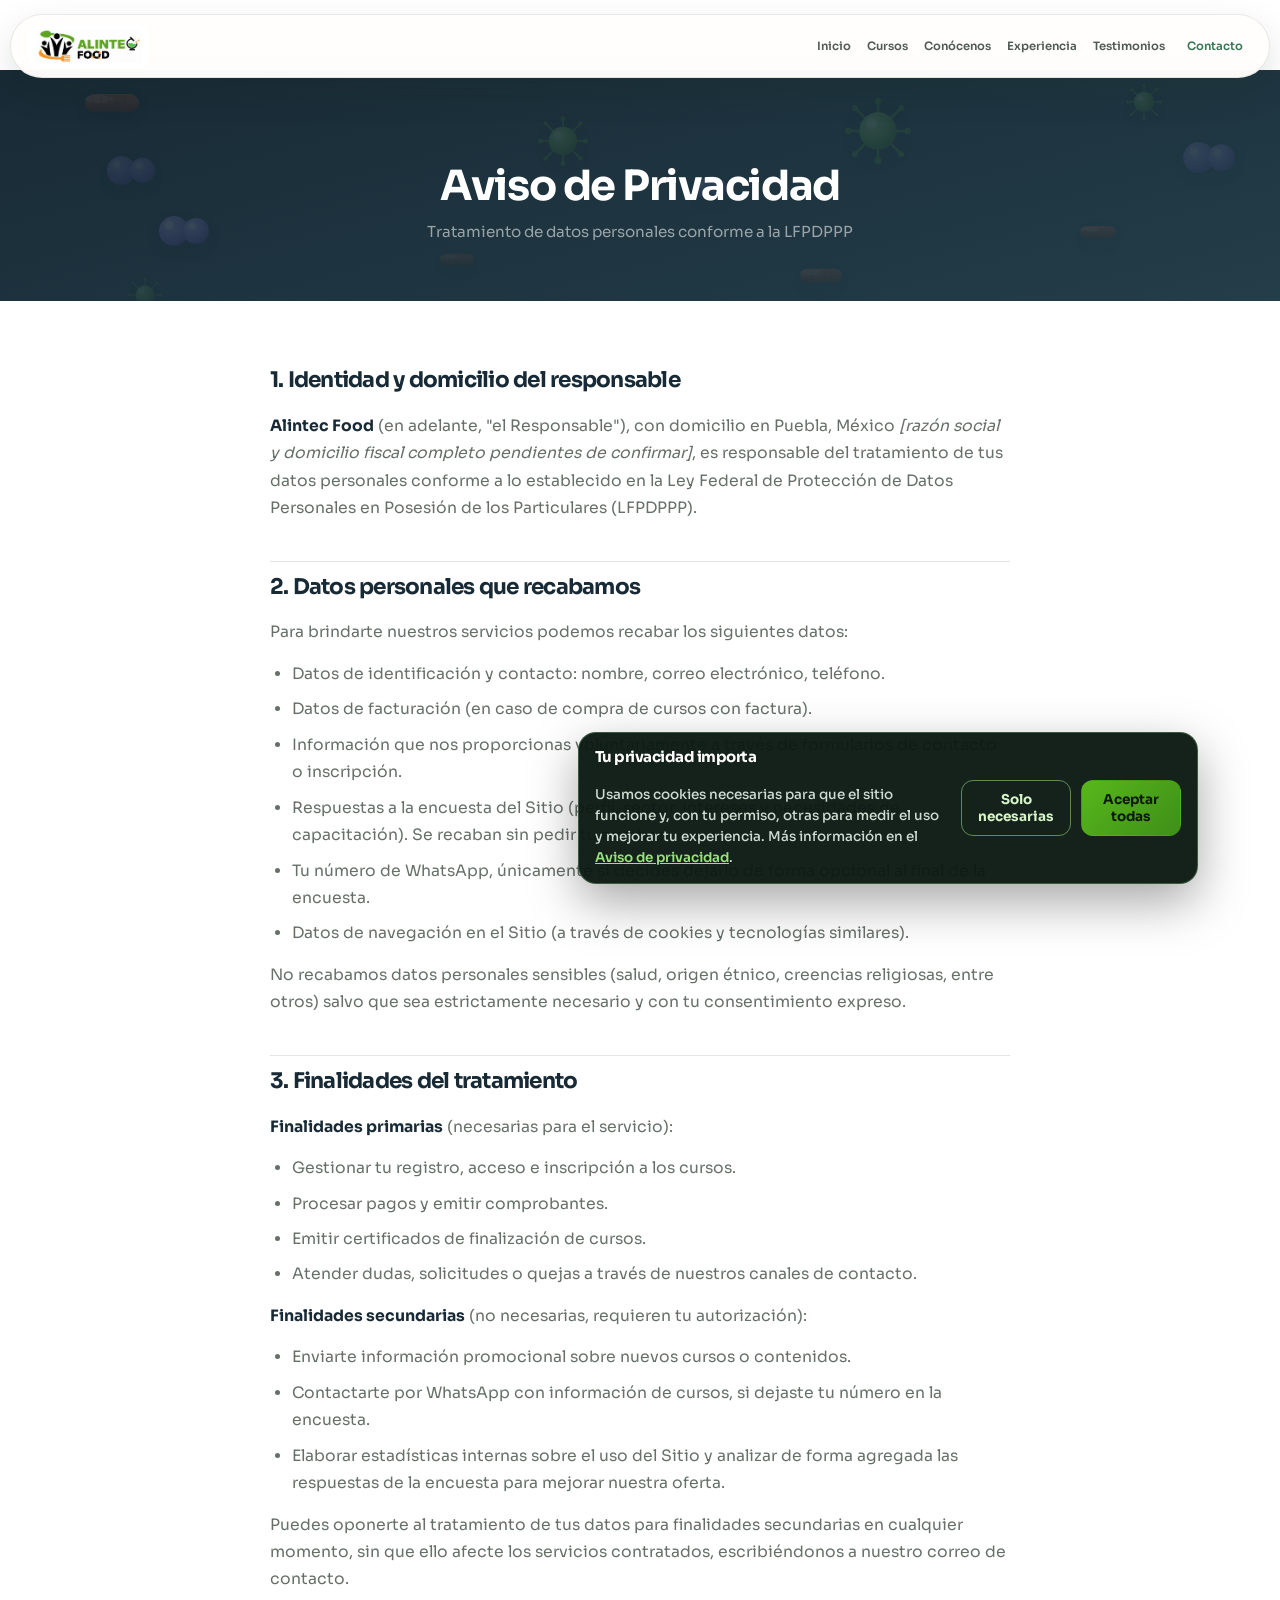
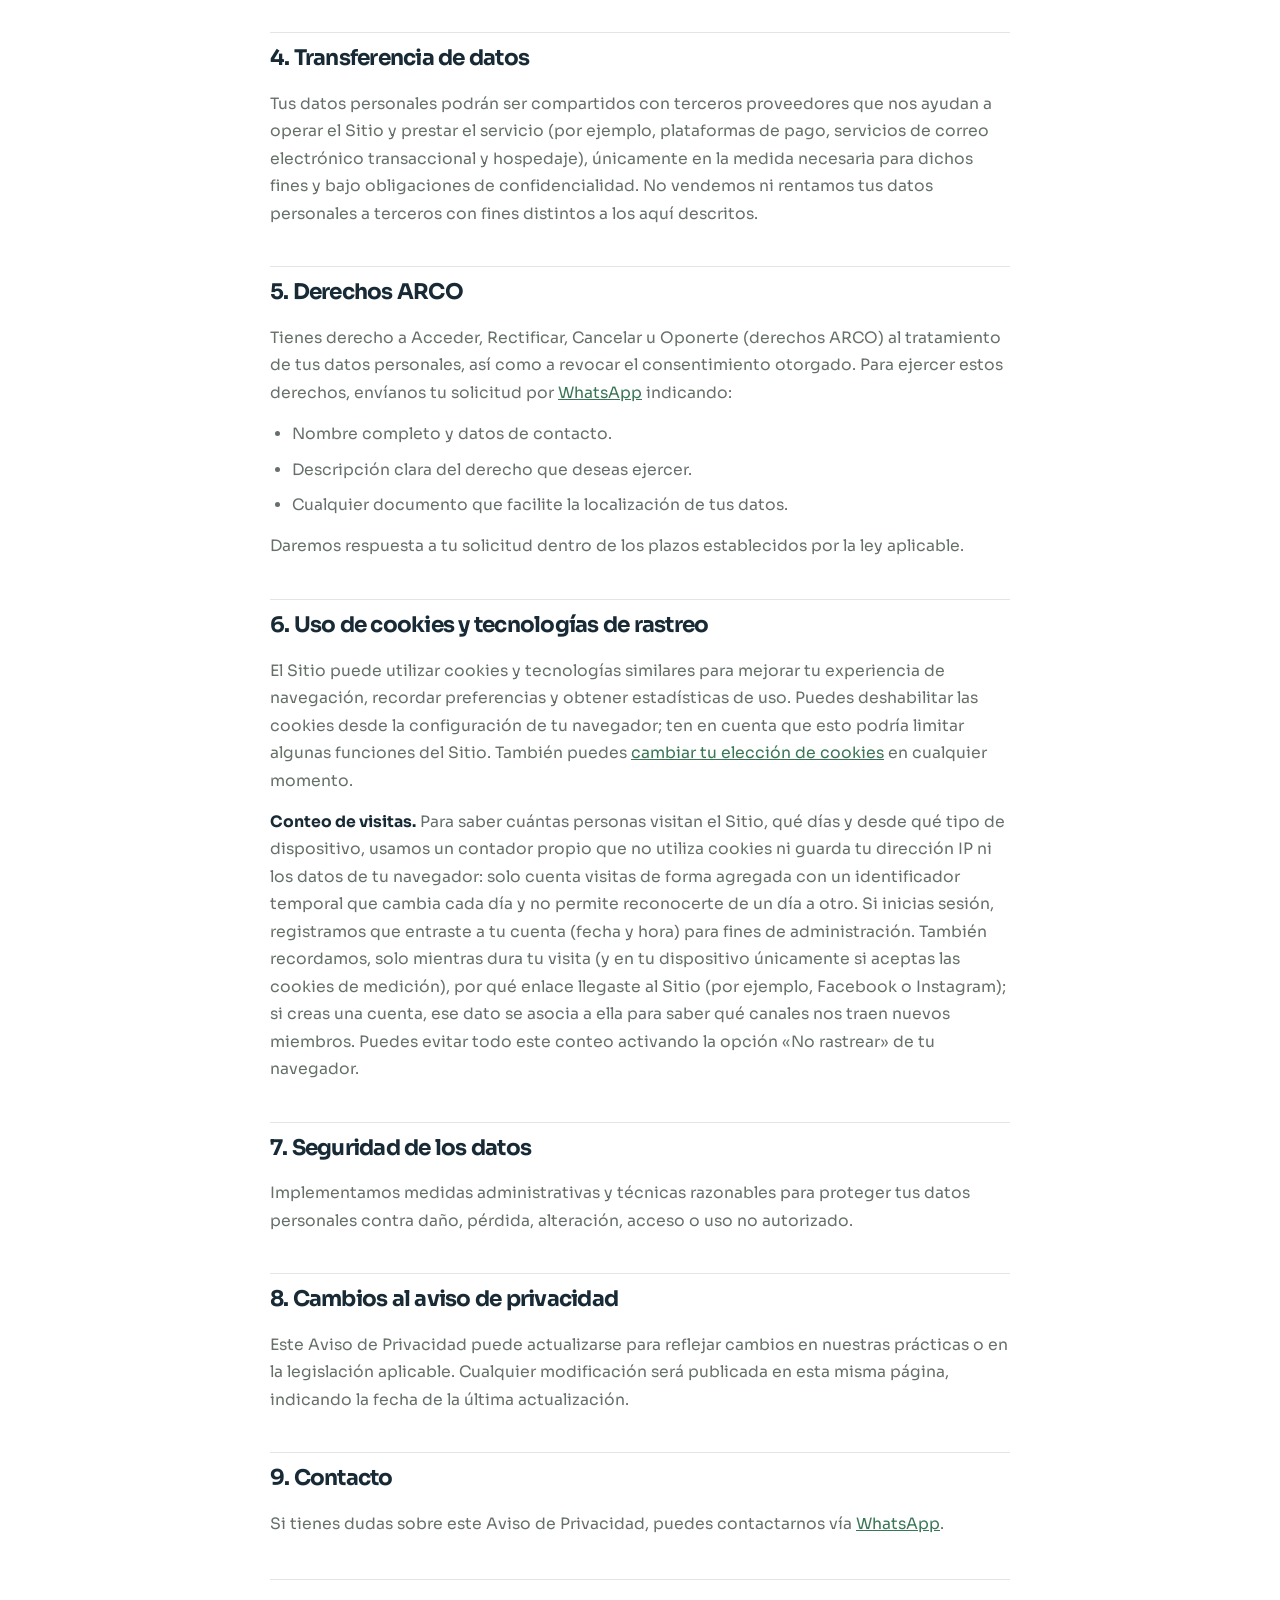
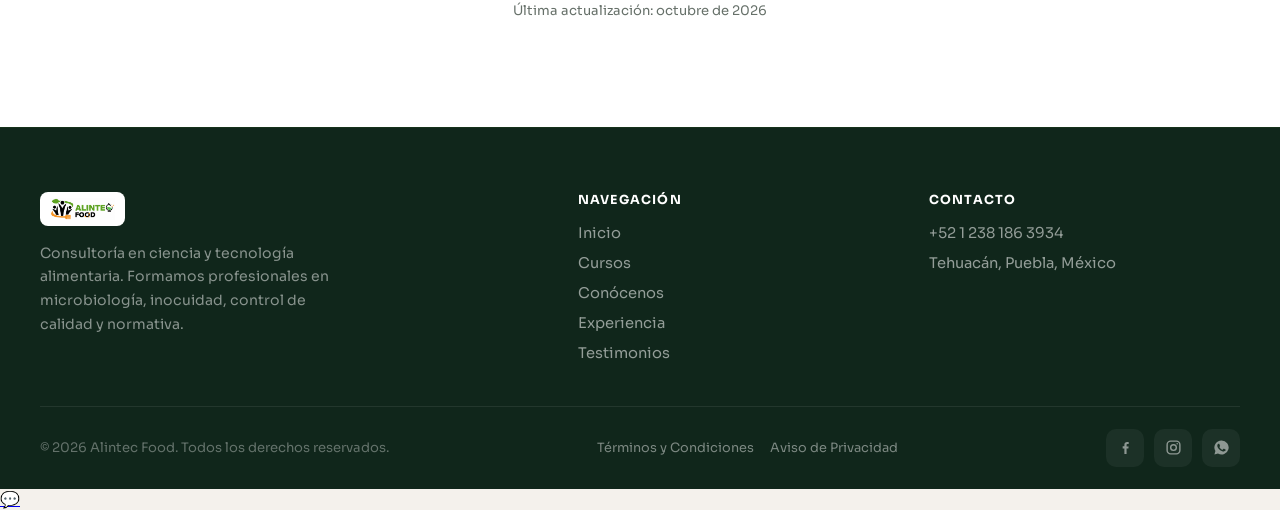
==== commit eed81626: "Métricas rediseñadas: gráficas con Chart.js, rangos (semana, 30/90 días, 12 meses, todo), origen de " ====
--- a/aviso-de-privacidad.html
+++ b/aviso-de-privacidad.html
@@ -103,7 +103,7 @@
       <h2>6. Uso de cookies y tecnologías de rastreo</h2>
       <p>El Sitio puede utilizar cookies y tecnologías similares para mejorar tu experiencia de navegación, recordar preferencias y obtener estadísticas de uso. Puedes deshabilitar las cookies desde la configuración de tu navegador; ten en cuenta que esto podría limitar algunas funciones del Sitio. También puedes <a href="#" data-cookie-settings>cambiar tu elección de cookies</a> en cualquier momento.</p>
 
-      <p><strong>Conteo de visitas.</strong> Para saber cuántas personas visitan el Sitio, qué días y desde qué tipo de dispositivo, usamos un contador propio que no utiliza cookies ni guarda tu dirección IP ni los datos de tu navegador: solo cuenta visitas de forma agregada con un identificador temporal que cambia cada día y no permite reconocerte de un día a otro. Si inicias sesión, registramos que entraste a tu cuenta (fecha y hora) para fines de administración. Puedes evitar este conteo activando la opción «No rastrear» de tu navegador.</p>
+      <p><strong>Conteo de visitas.</strong> Para saber cuántas personas visitan el Sitio, qué días y desde qué tipo de dispositivo, usamos un contador propio que no utiliza cookies ni guarda tu dirección IP ni los datos de tu navegador: solo cuenta visitas de forma agregada con un identificador temporal que cambia cada día y no permite reconocerte de un día a otro. Si inicias sesión, registramos que entraste a tu cuenta (fecha y hora) para fines de administración. También recordamos, solo mientras dura tu visita (y en tu dispositivo únicamente si aceptas las cookies de medición), por qué enlace llegaste al Sitio (por ejemplo, Facebook o Instagram); si creas una cuenta, ese dato se asocia a ella para saber qué canales nos traen nuevos miembros. Puedes evitar todo este conteo activando la opción «No rastrear» de tu navegador.</p>
 
       <h2>7. Seguridad de los datos</h2>
       <p>Implementamos medidas administrativas y técnicas razonables para proteger tus datos personales contra daño, pérdida, alteración, acceso o uso no autorizado.</p>
